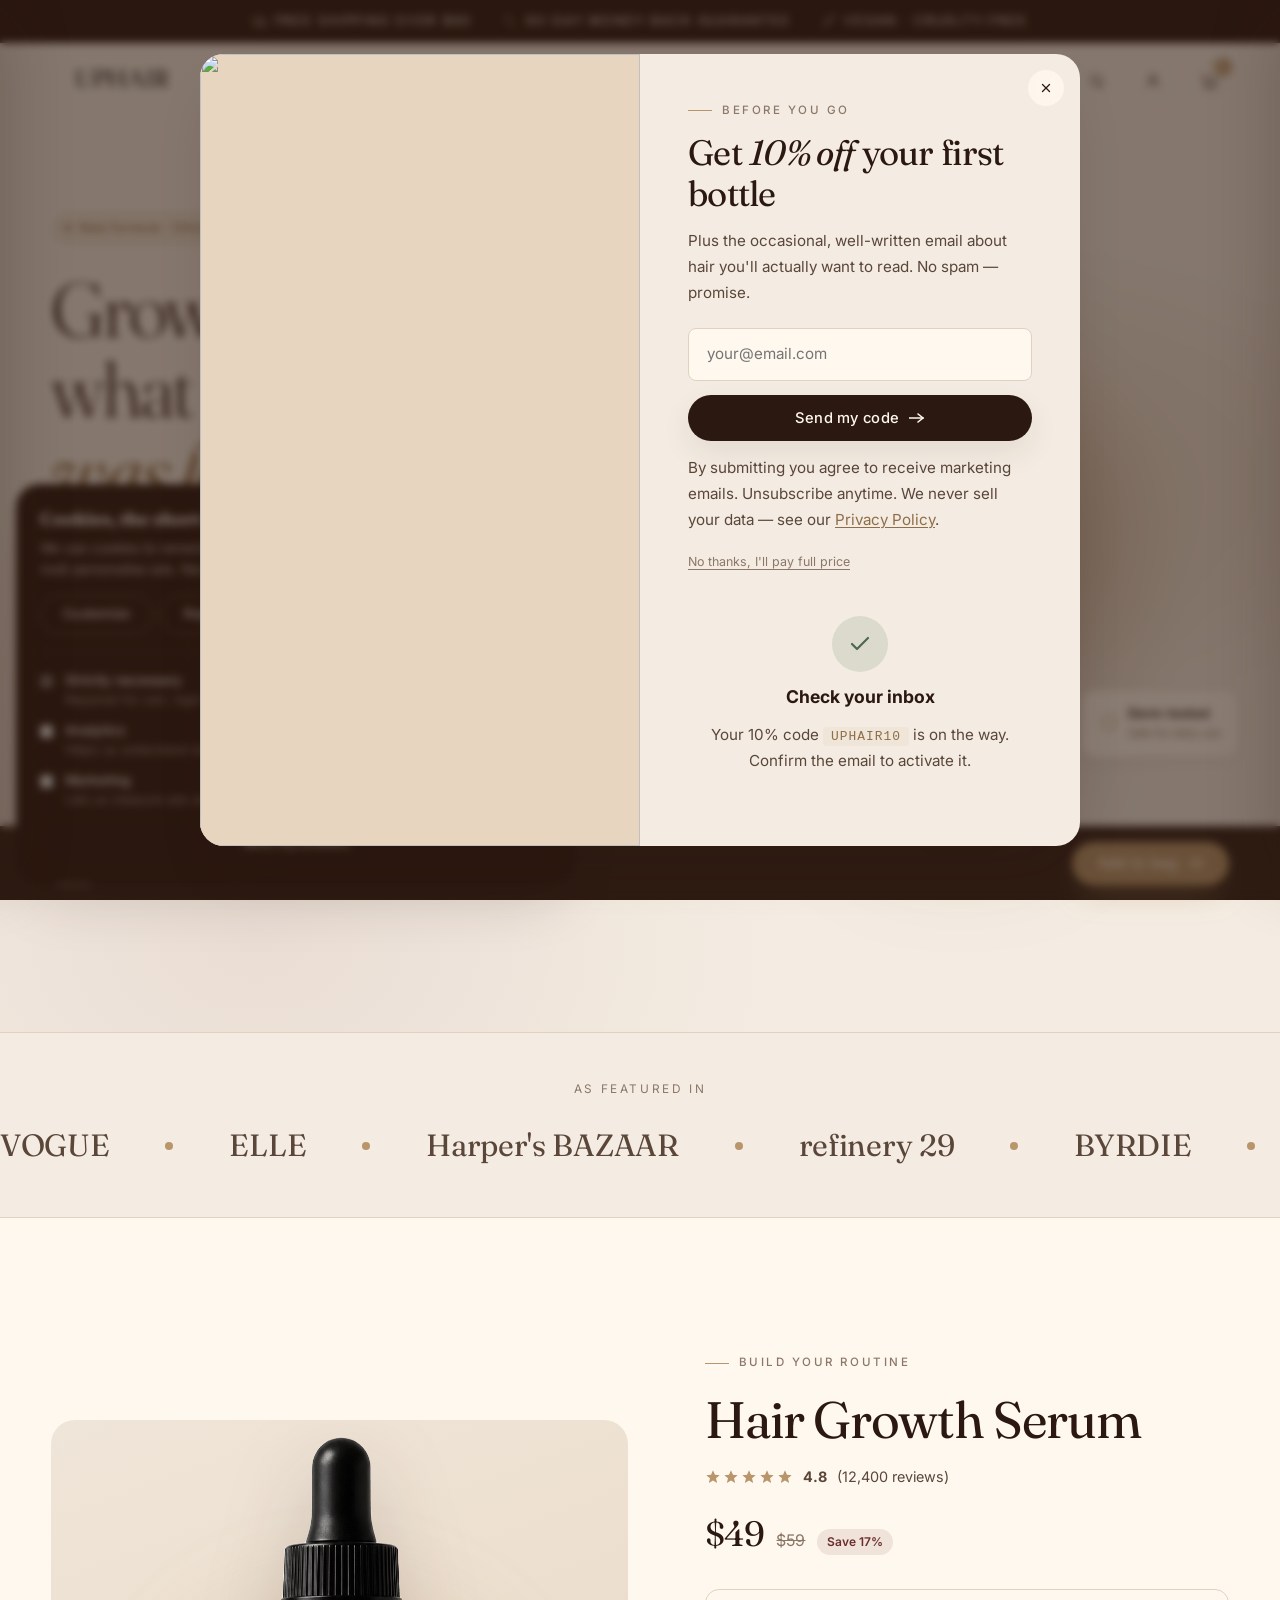
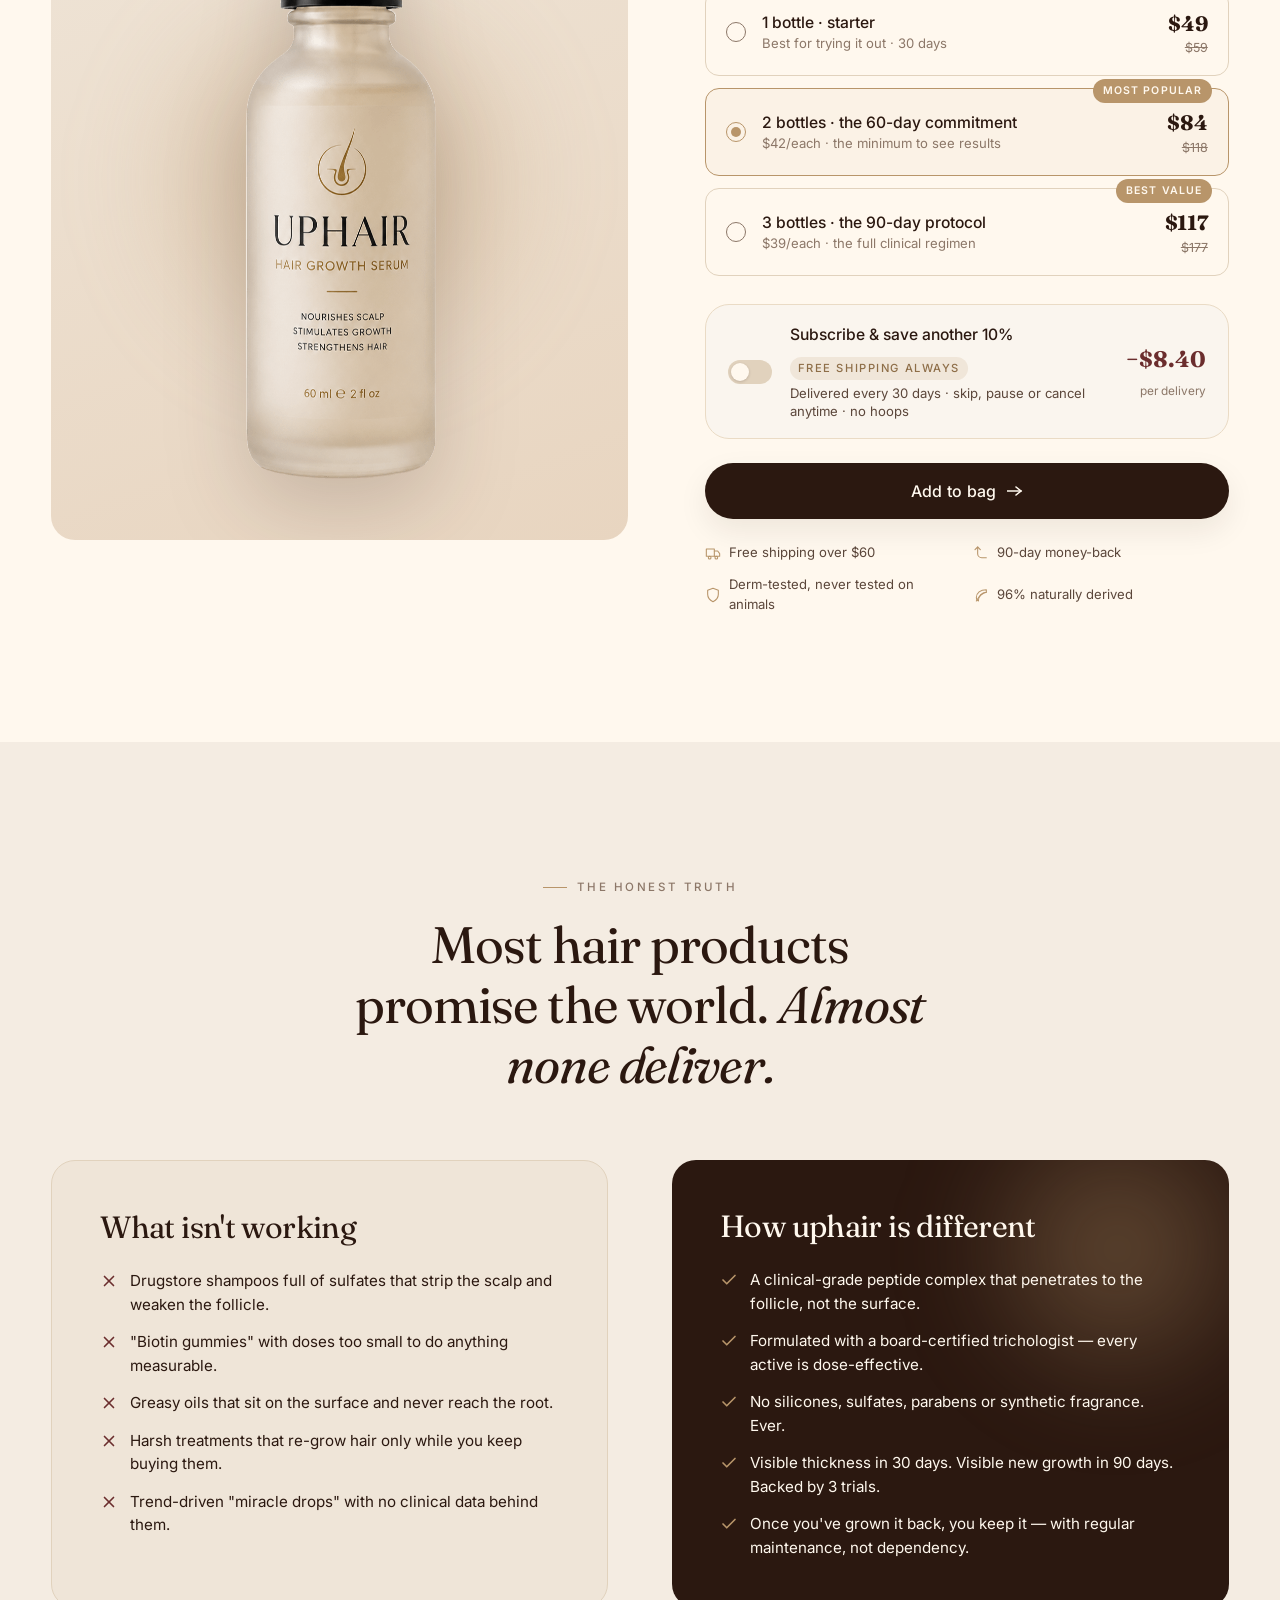
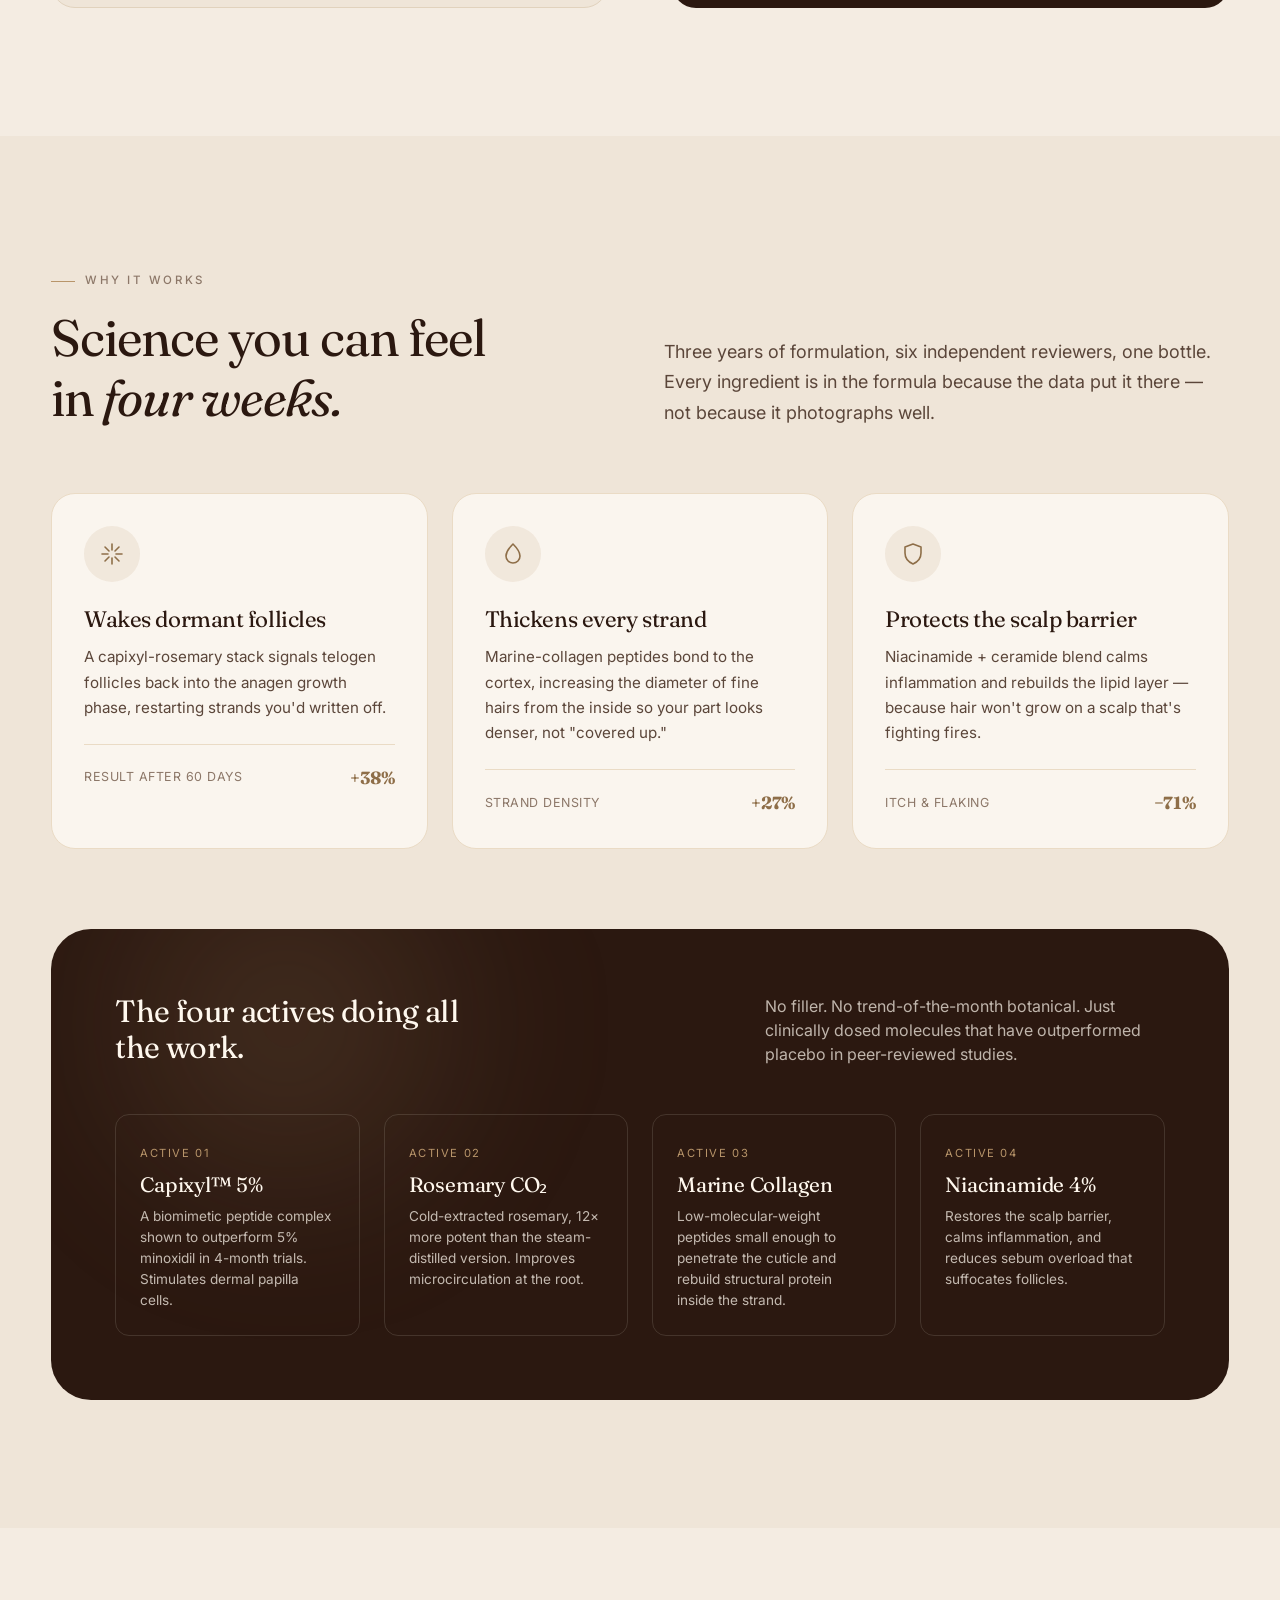
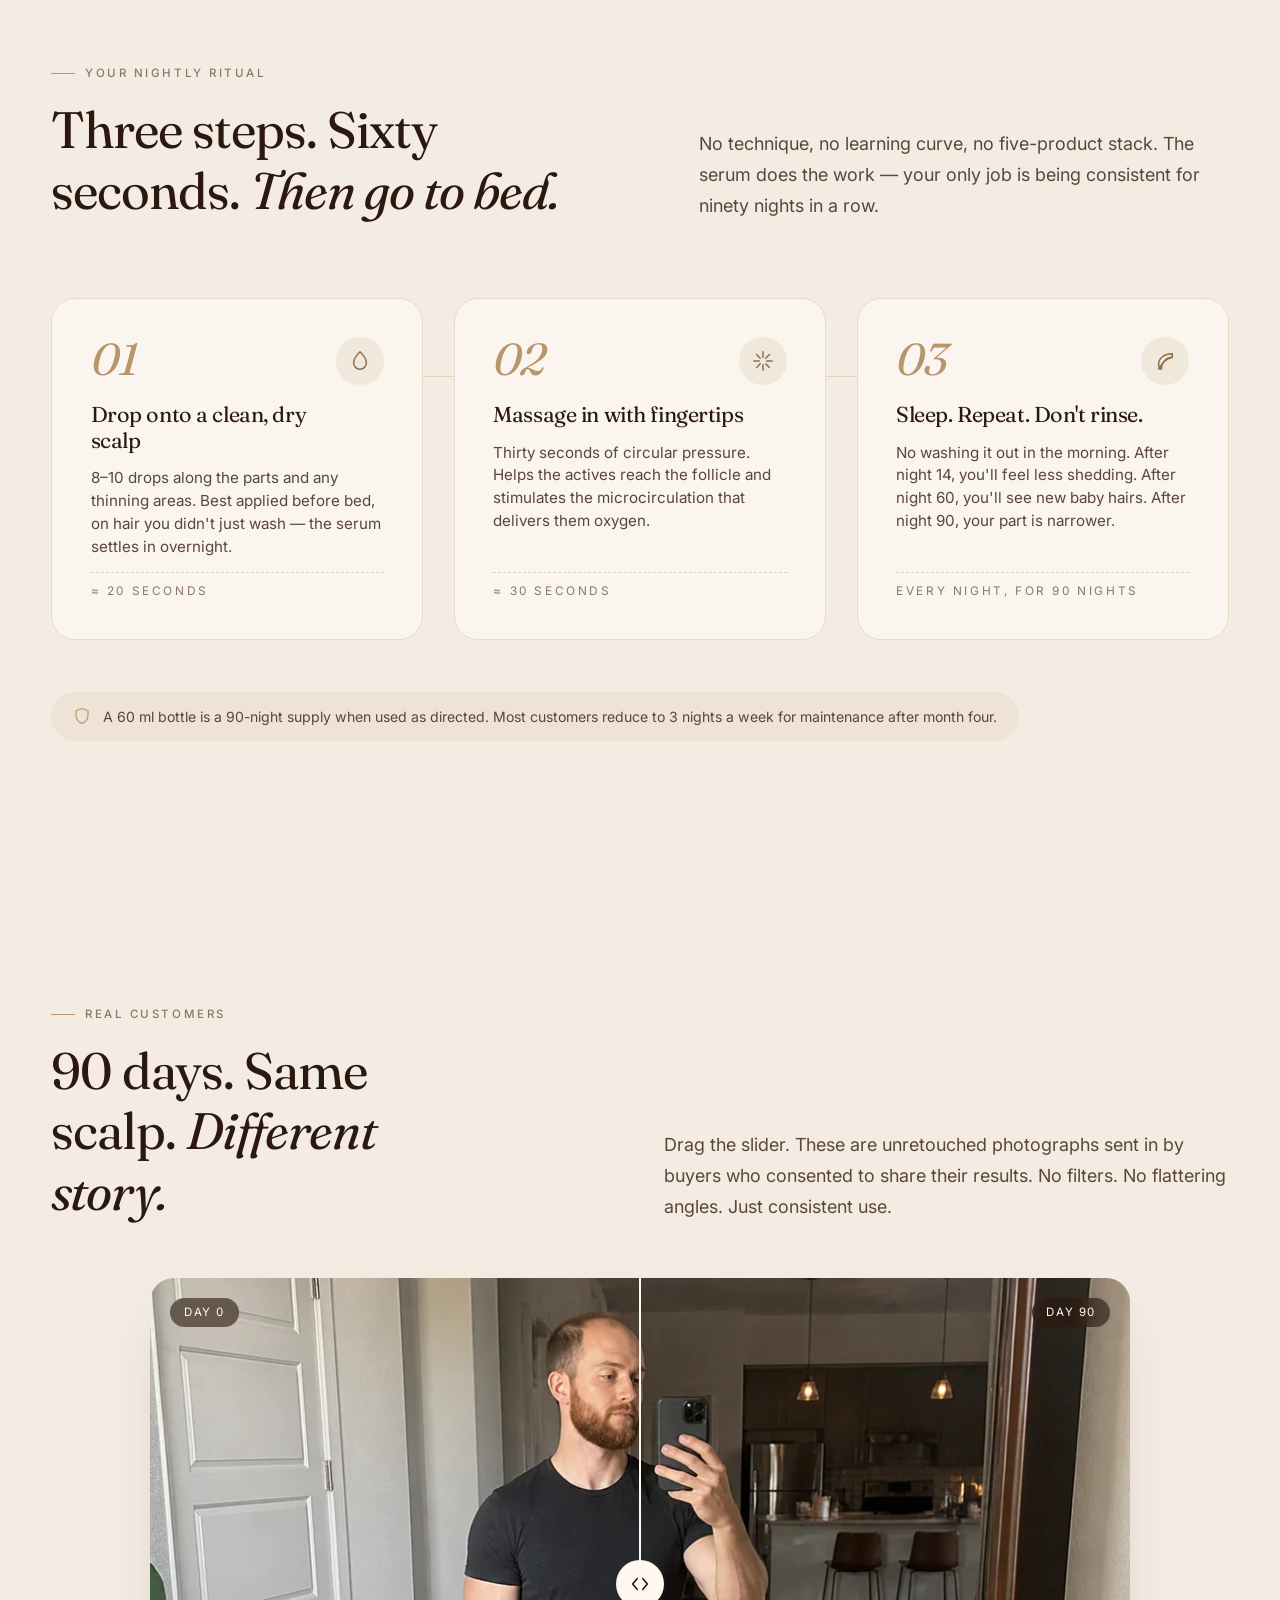
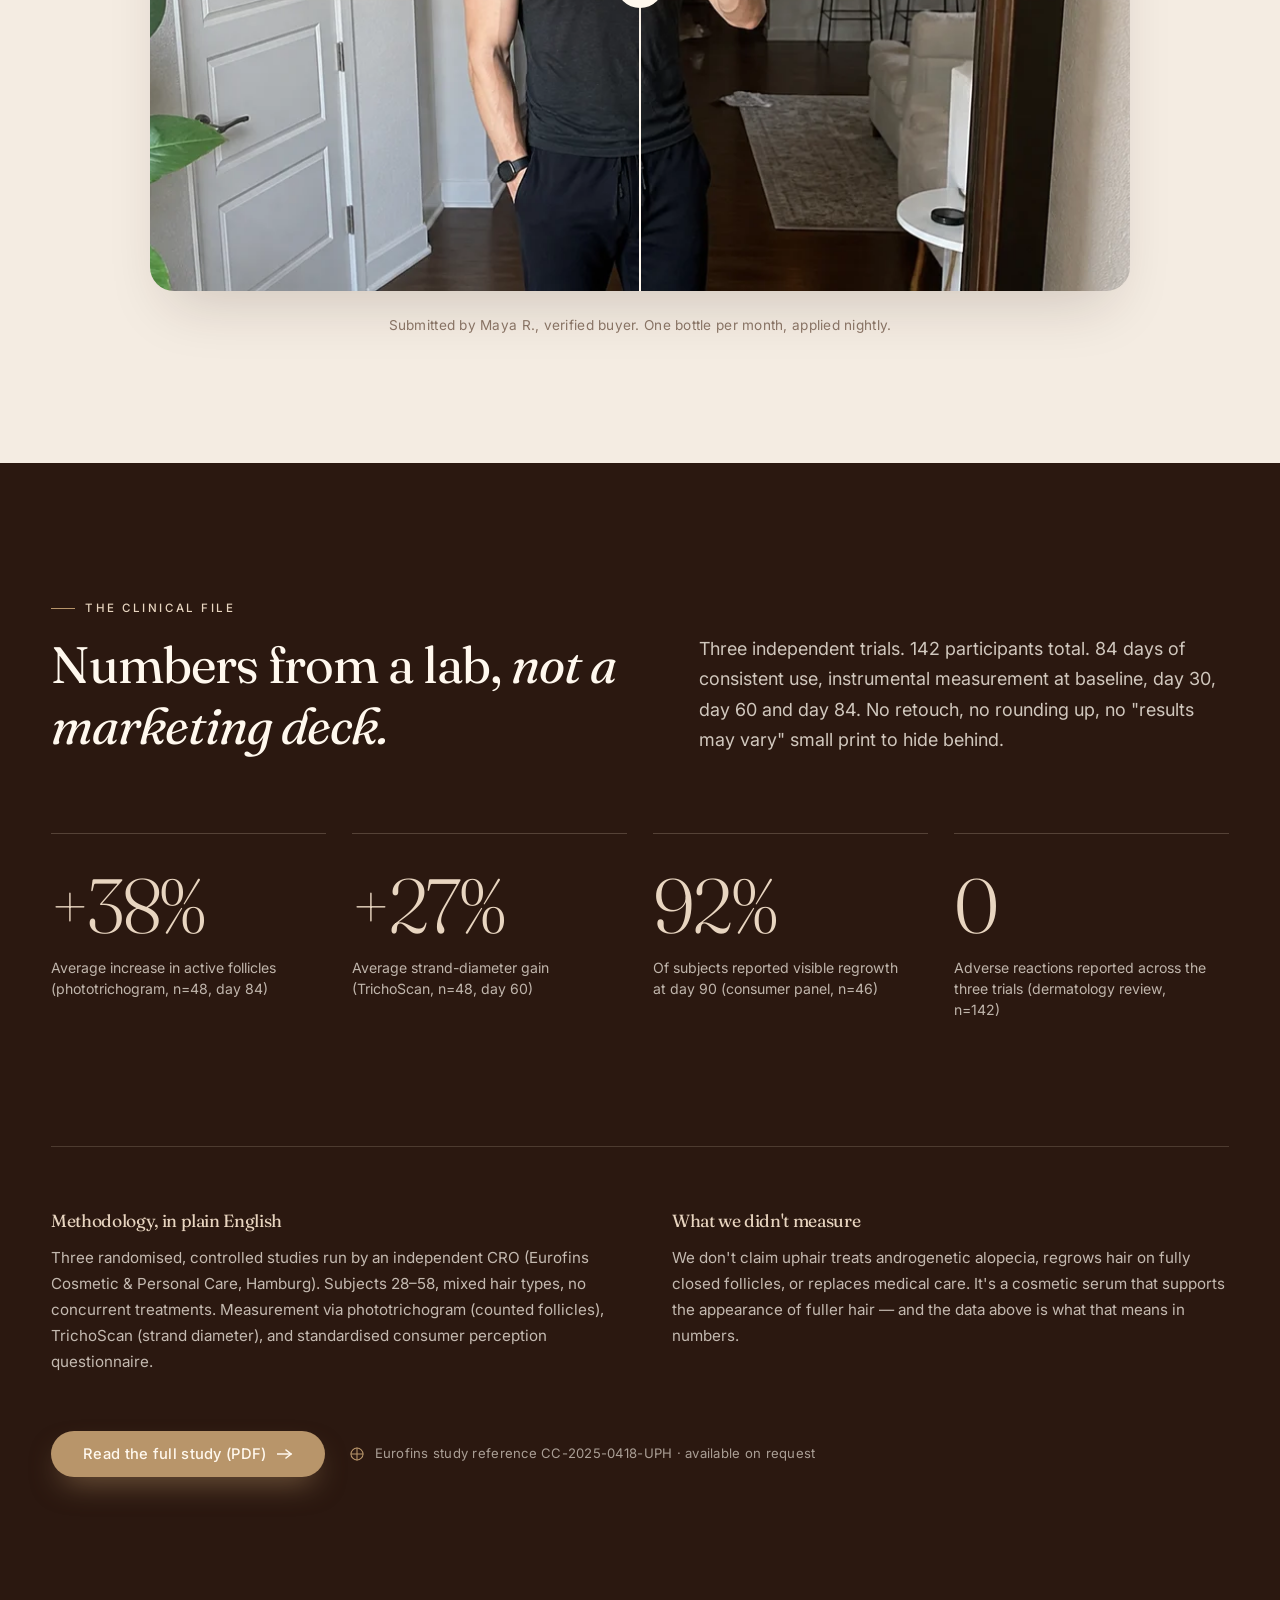
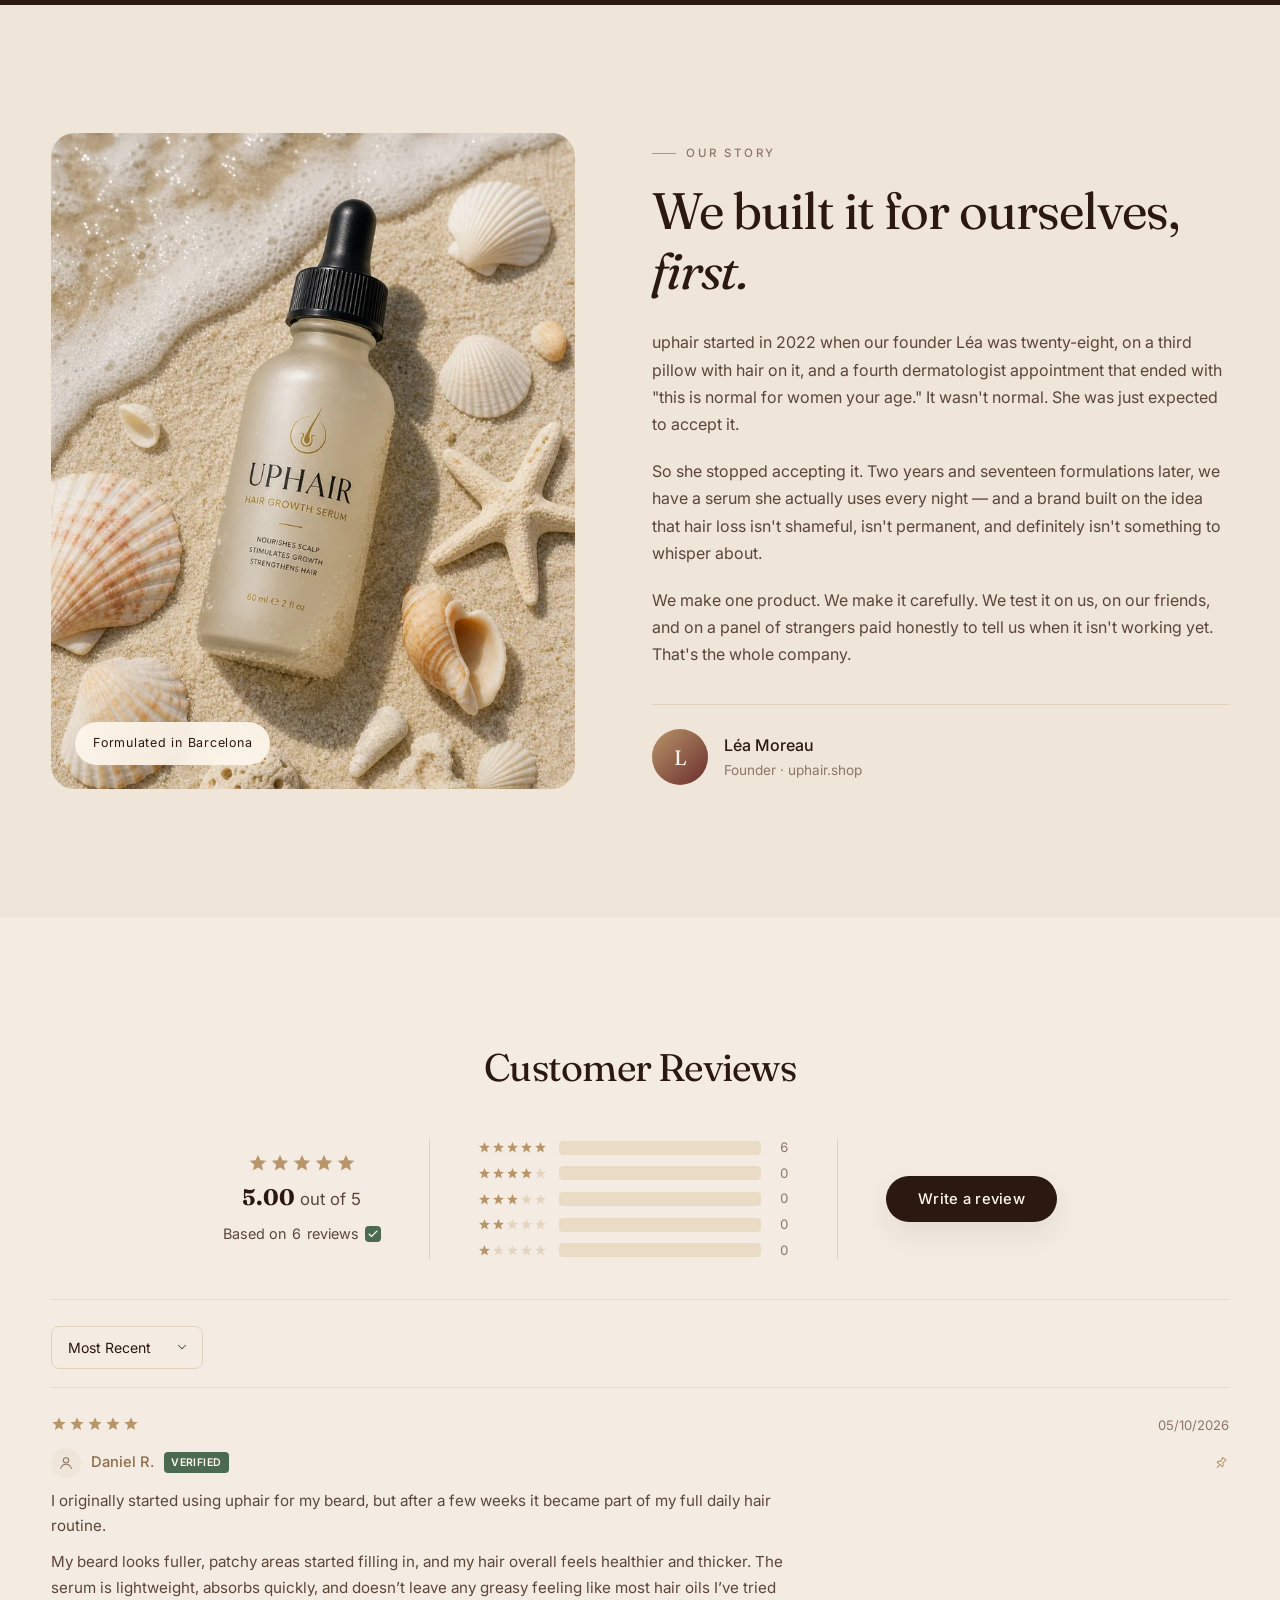
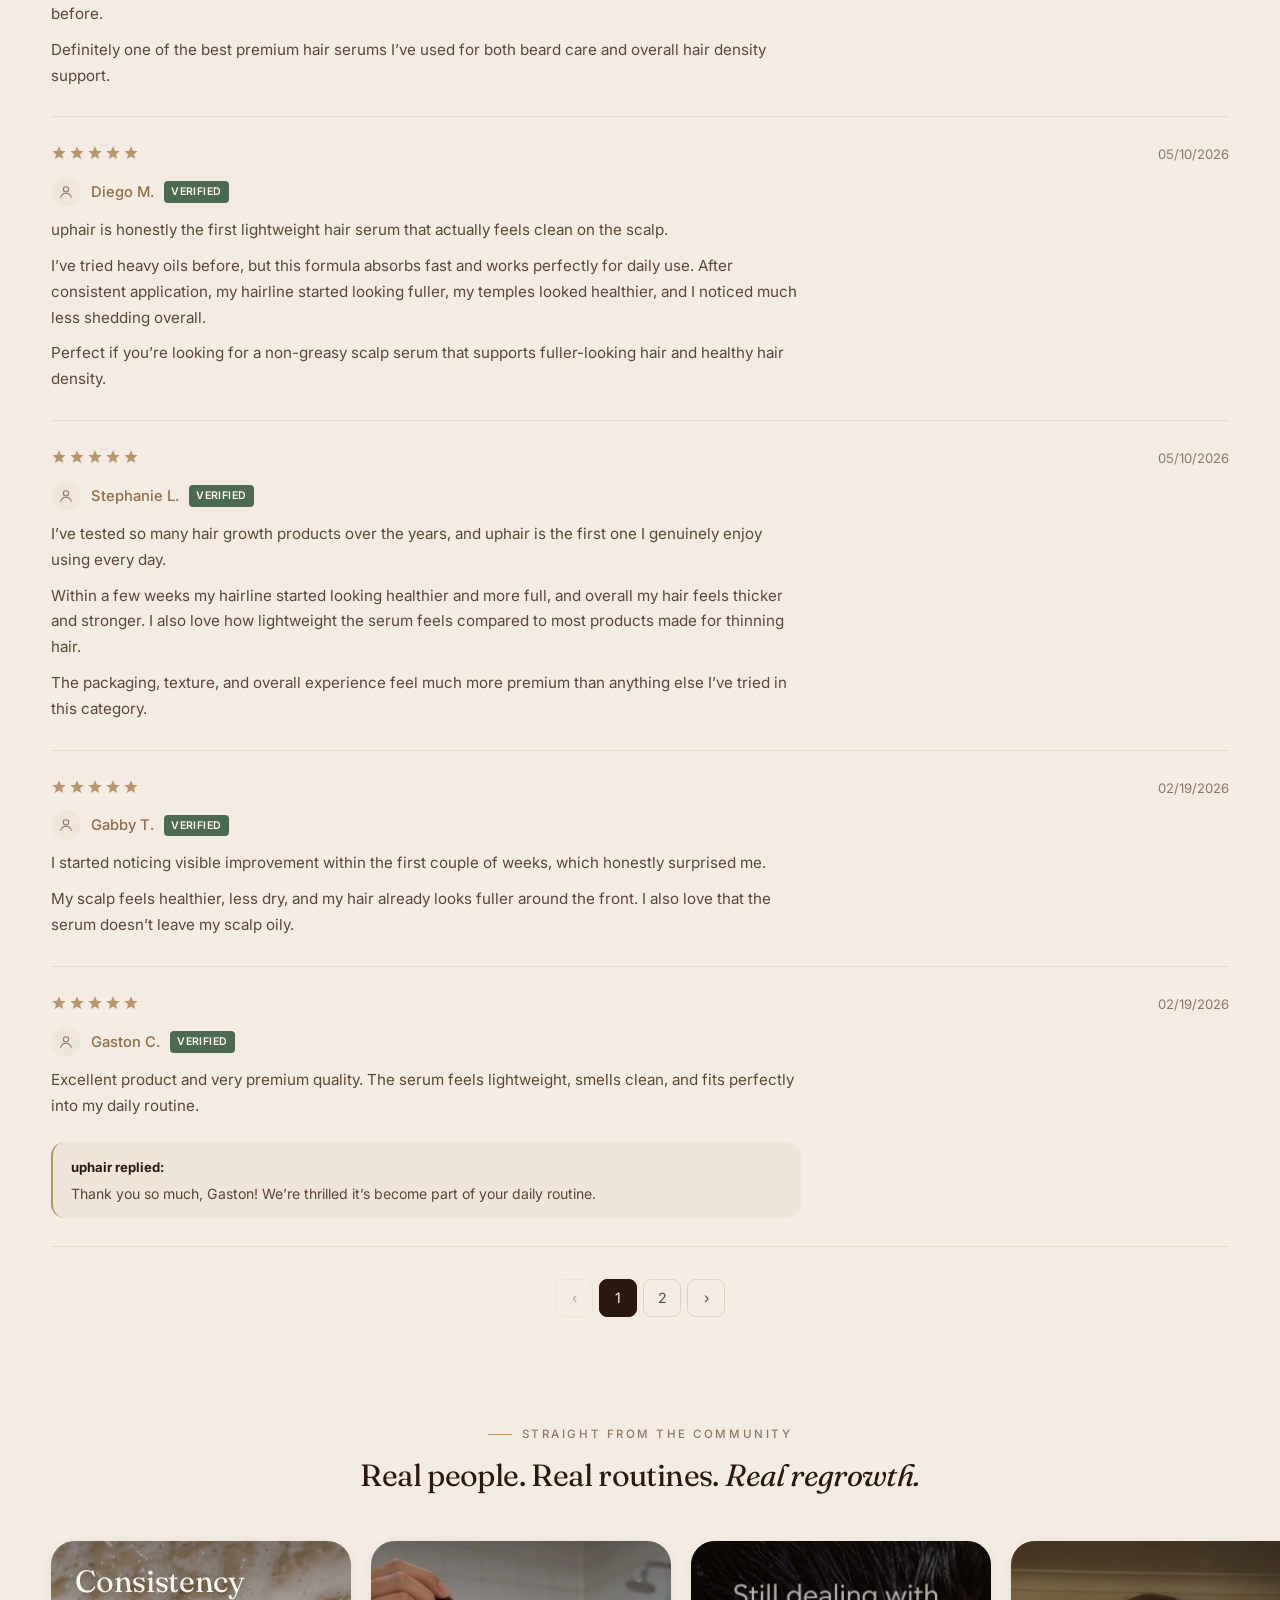
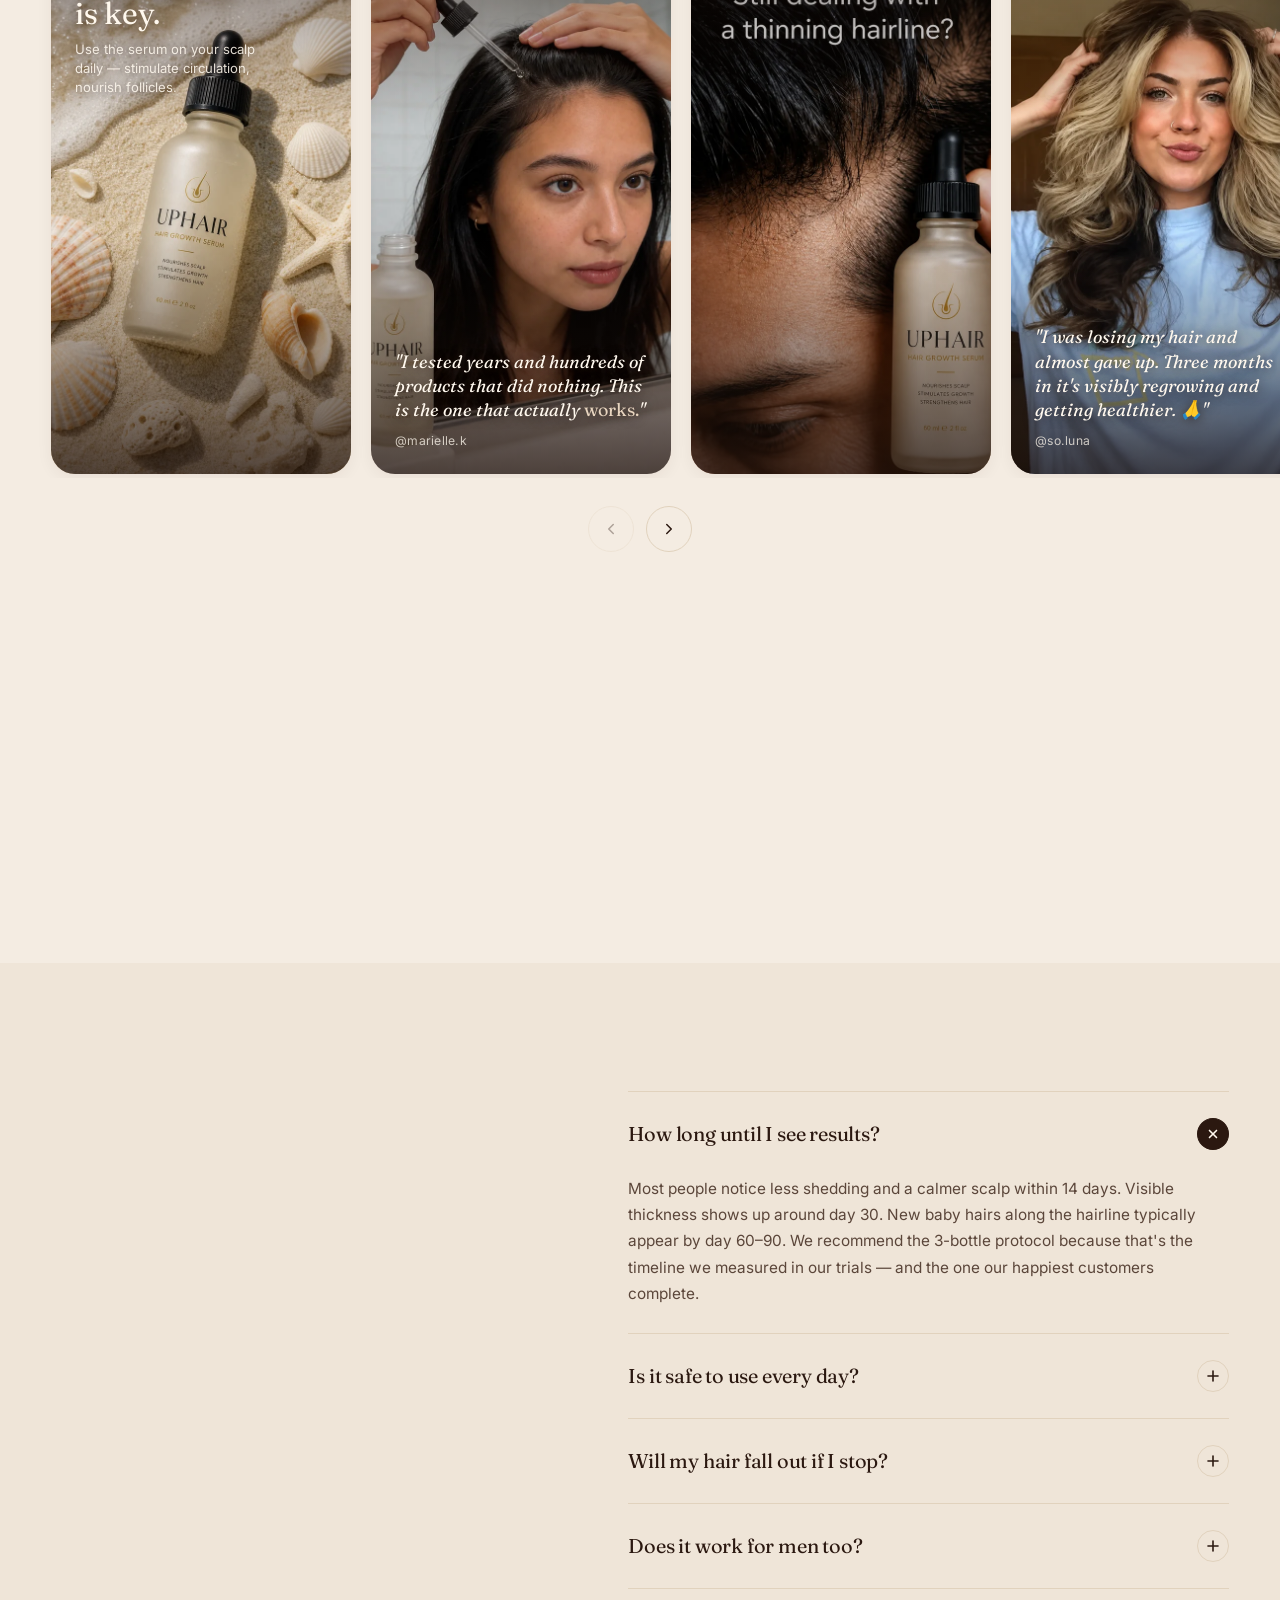
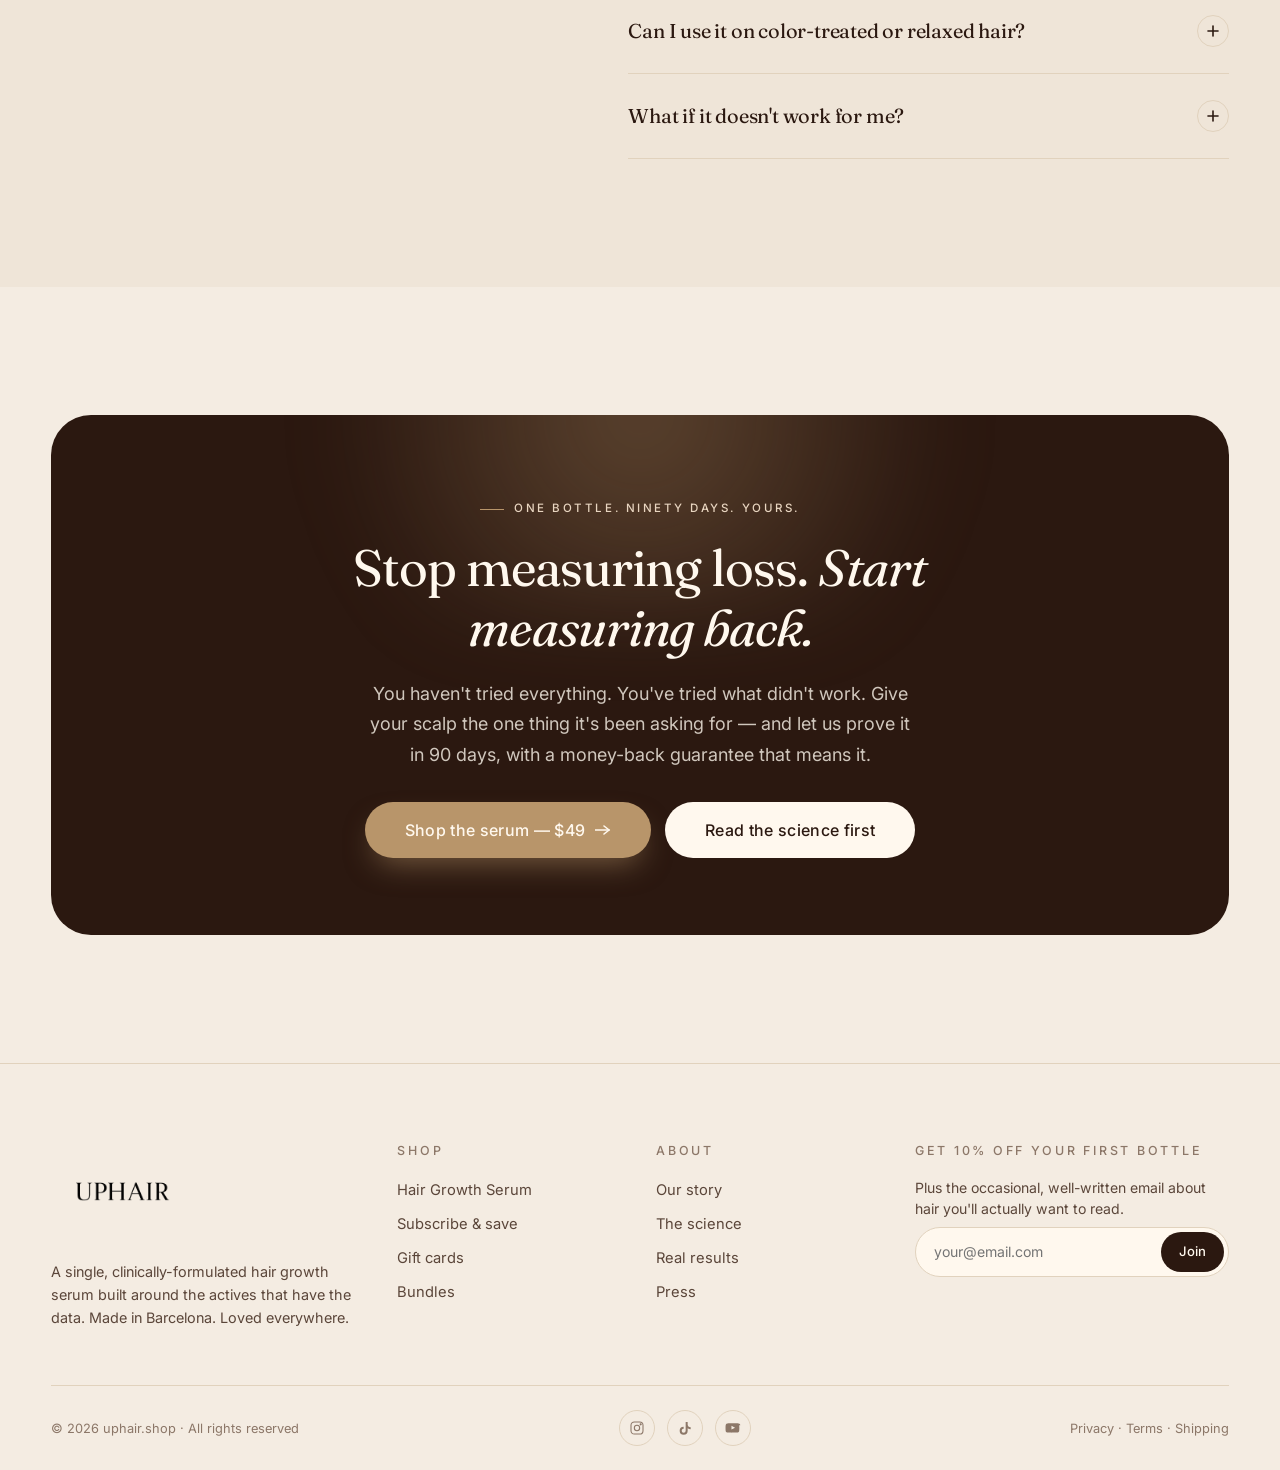
==== index.html @ 581e0fe7 "Файлы для сайта" ====
<!DOCTYPE html>
<html lang="en">

<head>
  <meta charset="UTF-8">
  <meta name="viewport" content="width=device-width, initial-scale=1.0">
  <title>uphair — Hair Growth Serum that actually works</title>
  <meta name="description"
    content="uphair is a clinically-formulated hair growth serum. 92% see visible regrowth in 90 days. Backed by science. Dermatologist tested.">
  <meta name="theme-color" content="#F4ECE2">

  <!-- Google Fonts -->
  <link rel="preconnect" href="https://fonts.googleapis.com">
  <link rel="preconnect" href="https://fonts.gstatic.com" crossorigin>
  <link rel="stylesheet"
    href="https://fonts.googleapis.com/css2?family=Fraunces:ital,opsz,wght@0,9..144,300;0,9..144,400;0,9..144,500;1,9..144,400&family=Inter:wght@400;500;600&display=swap">

  <!-- Styles -->
  <link rel="stylesheet" href="assets/css/tokens.css">
  <link rel="stylesheet" href="assets/css/base.css">
  <link rel="stylesheet" href="assets/css/sections.css">

  <!-- SVG sprite -->
  <link rel="icon"
    href="data:image/svg+xml,%3Csvg xmlns='http://www.w3.org/2000/svg' viewBox='0 0 32 32'%3E%3Crect width='32' height='32' rx='8' fill='%23F4ECE2'/%3E%3Ctext x='50%25' y='58%25' text-anchor='middle' font-family='serif' font-size='20' fill='%23B8956A'%3Eu%3C/text%3E%3C/svg%3E">
</head>

<body>

  <!-- ═══════════════════════════════════════════════════════
     SVG SPRITE (icons)
     ═══════════════════════════════════════════════════════ -->
  <svg width="0" height="0" style="position:absolute" aria-hidden="true">
    <defs>
      <symbol id="i-check" viewBox="0 0 24 24" fill="none" stroke="currentColor" stroke-width="2.2"
        stroke-linecap="round" stroke-linejoin="round">
        <polyline points="20 6 9 17 4 12" />
      </symbol>
      <symbol id="i-x" viewBox="0 0 24 24" fill="none" stroke="currentColor" stroke-width="2.2" stroke-linecap="round"
        stroke-linejoin="round">
        <line x1="6" y1="6" x2="18" y2="18" />
        <line x1="18" y1="6" x2="6" y2="18" />
      </symbol>
      <symbol id="i-arrow" viewBox="0 0 16 10" fill="none" stroke="currentColor" stroke-width="1.6"
        stroke-linecap="round">
        <line x1="0" y1="5" x2="14" y2="5" />
        <polyline points="9 1 14 5 9 9" />
      </symbol>
      <symbol id="i-plus" viewBox="0 0 12 12" fill="none" stroke="currentColor" stroke-width="1.6"
        stroke-linecap="round">
        <line x1="6" y1="1" x2="6" y2="11" />
        <line x1="1" y1="6" x2="11" y2="6" />
      </symbol>
      <symbol id="i-star" viewBox="0 0 24 24">
        <path d="M12 2 14.9 8.6 22 9.3l-5.5 4.7 1.7 7L12 17.3 5.8 21l1.7-7L2 9.3l7.1-.7L12 2z" />
      </symbol>
      <symbol id="i-cart" viewBox="0 0 24 24" fill="none" stroke="currentColor" stroke-width="1.6"
        stroke-linecap="round" stroke-linejoin="round">
        <path d="M3 4h2l2 13h13l2-9H6" />
        <circle cx="9" cy="20" r="1.4" />
        <circle cx="18" cy="20" r="1.4" />
      </symbol>
      <symbol id="i-search" viewBox="0 0 24 24" fill="none" stroke="currentColor" stroke-width="1.6"
        stroke-linecap="round">
        <circle cx="11" cy="11" r="7" />
        <line x1="20" y1="20" x2="16.5" y2="16.5" />
      </symbol>
      <symbol id="i-user" viewBox="0 0 24 24" fill="none" stroke="currentColor" stroke-width="1.6"
        stroke-linecap="round">
        <circle cx="12" cy="8" r="4" />
        <path d="M4 20c1.5-4 4.5-6 8-6s6.5 2 8 6" />
      </symbol>
      <symbol id="i-menu" viewBox="0 0 24 24" fill="none" stroke="currentColor" stroke-width="1.6"
        stroke-linecap="round">
        <line x1="4" y1="8" x2="20" y2="8" />
        <line x1="4" y1="16" x2="20" y2="16" />
      </symbol>
      <symbol id="i-leaf" viewBox="0 0 24 24" fill="none" stroke="currentColor" stroke-width="1.6"
        stroke-linecap="round" stroke-linejoin="round">
        <path d="M20 4c-9 0-15 5-15 12 0 2 1 4 3 5 0-7 5-13 12-13Z" />
        <path d="M5 21c5-9 10-12 15-13" />
      </symbol>
      <symbol id="i-shield" viewBox="0 0 24 24" fill="none" stroke="currentColor" stroke-width="1.6"
        stroke-linecap="round" stroke-linejoin="round">
        <path d="M12 2 4 5v6c0 5 3.5 9 8 11 4.5-2 8-6 8-11V5l-8-3z" />
      </symbol>
      <symbol id="i-flask" viewBox="0 0 24 24" fill="none" stroke="currentColor" stroke-width="1.6"
        stroke-linecap="round" stroke-linejoin="round">
        <path d="M9 3h6" />
        <path d="M10 3v6L4 19a2 2 0 0 0 1.7 3h12.6A2 2 0 0 0 20 19l-6-10V3" />
      </symbol>
      <symbol id="i-spark" viewBox="0 0 24 24" fill="none" stroke="currentColor" stroke-width="1.6"
        stroke-linecap="round" stroke-linejoin="round">
        <path d="M12 2v6M12 16v6M2 12h6M16 12h6M5 5l4 4M15 15l4 4M5 19l4-4M15 9l4-4" />
      </symbol>
      <symbol id="i-drop" viewBox="0 0 24 24" fill="none" stroke="currentColor" stroke-width="1.6"
        stroke-linejoin="round">
        <path d="M12 2s7 7 7 12a7 7 0 0 1-14 0c0-5 7-12 7-12z" />
      </symbol>
      <symbol id="i-truck" viewBox="0 0 24 24" fill="none" stroke="currentColor" stroke-width="1.6"
        stroke-linecap="round" stroke-linejoin="round">
        <rect x="2" y="6" width="12" height="11" />
        <path d="M14 9h5l3 4v4h-8" />
        <circle cx="7" cy="19" r="2" />
        <circle cx="17" cy="19" r="2" />
      </symbol>
      <symbol id="i-return" viewBox="0 0 24 24" fill="none" stroke="currentColor" stroke-width="1.6"
        stroke-linecap="round" stroke-linejoin="round">
        <polyline points="3 7 7 3 11 7" />
        <path d="M7 3v10a6 6 0 0 0 6 6h7" />
      </symbol>
      <symbol id="i-eco" viewBox="0 0 24 24" fill="none" stroke="currentColor" stroke-width="1.6" stroke-linecap="round"
        stroke-linejoin="round">
        <circle cx="12" cy="12" r="10" />
        <path d="M8 14c2-1 6-1 8-4M9 16c2-2 4-6 7-7" />
      </symbol>
      <symbol id="i-lab" viewBox="0 0 24 24" fill="none" stroke="currentColor" stroke-width="1.6" stroke-linecap="round"
        stroke-linejoin="round">
        <circle cx="12" cy="12" r="9" />
        <path d="M12 3v18M3 12h18" />
      </symbol>
      <symbol id="i-heart" viewBox="0 0 24 24" fill="none" stroke="currentColor" stroke-width="1.6"
        stroke-linecap="round" stroke-linejoin="round">
        <path d="M12 21s-7-4.5-9.5-9A5.5 5.5 0 0 1 12 7a5.5 5.5 0 0 1 9.5 5c-2.5 4.5-9.5 9-9.5 9z" />
      </symbol>
      <symbol id="i-arrows" viewBox="0 0 24 24" fill="none" stroke="currentColor" stroke-width="1.8"
        stroke-linecap="round" stroke-linejoin="round">
        <polyline points="9 6 4 12 9 18" />
        <polyline points="15 6 20 12 15 18" />
      </symbol>
      <symbol id="i-instagram" viewBox="0 0 24 24" fill="none" stroke="currentColor" stroke-width="1.6">
        <rect x="3" y="3" width="18" height="18" rx="5" />
        <circle cx="12" cy="12" r="4" />
        <circle cx="17.5" cy="6.5" r="0.8" fill="currentColor" />
      </symbol>
      <symbol id="i-tiktok" viewBox="0 0 24 24" fill="currentColor">
        <path d="M16 3v3.5a4.5 4.5 0 0 0 4.5 4.5V14a7.5 7.5 0 0 1-4.5-1.5V16a6 6 0 1 1-6-6v3a3 3 0 1 0 3 3V3z" />
      </symbol>
      <symbol id="i-youtube" viewBox="0 0 24 24" fill="currentColor">
        <path
          d="M23 8s-.2-1.4-.8-2c-.7-.8-1.6-.8-2-.9C17 5 12 5 12 5s-5 0-8.2.1c-.4 0-1.3 0-2 .9C1.2 6.6 1 8 1 8s-.2 1.7-.2 3.3v1.4c0 1.7.2 3.3.2 3.3s.2 1.4.8 2c.7.8 1.7.8 2.1.9 1.5.1 6.4.1 6.4.1s4.9 0 8.2-.1c.4 0 1.3-.1 2-.9.6-.6.8-2 .8-2s.2-1.7.2-3.3v-1.4c0-1.6-.2-3.3-.2-3.3zM9.7 14.4V8.7l5.4 2.9-5.4 2.8z" />
      </symbol>
      <symbol id="i-pin" viewBox="0 0 24 24" fill="none" stroke="currentColor" stroke-width="1.6" stroke-linecap="round"
        stroke-linejoin="round">
        <path d="M9 4h6l-1 6 3 3v2H7v-2l3-3-1-6z" />
        <line x1="12" y1="15" x2="12" y2="21" />
      </symbol>
      <symbol id="i-chevron-down" viewBox="0 0 24 24" fill="none" stroke="currentColor" stroke-width="1.8"
        stroke-linecap="round" stroke-linejoin="round">
        <polyline points="6 9 12 15 18 9" />
      </symbol>
      <symbol id="i-chev" viewBox="0 0 24 24" fill="none" stroke="currentColor" stroke-width="2" stroke-linecap="round"
        stroke-linejoin="round">
        <polyline points="9 6 15 12 9 18" />
      </symbol>
      <symbol id="i-play" viewBox="0 0 24 24" fill="currentColor">
        <path d="M8 5v14l11-7z" />
      </symbol>
    </defs>
  </svg>

  <!-- Reusable bottle SVG (used in hero + buy module) -->
  <template id="bottle-svg">
    <svg class="bottle" viewBox="0 0 200 360" xmlns="http://www.w3.org/2000/svg" aria-hidden="true">
      <defs>
        <linearGradient id="g-glass" x1="0" y1="0" x2="1" y2="1">
          <stop offset="0" stop-color="#3A2018" />
          <stop offset="0.5" stop-color="#6B2D2D" />
          <stop offset="1" stop-color="#3A2018" />
        </linearGradient>
        <linearGradient id="g-cap" x1="0" y1="0" x2="0" y2="1">
          <stop offset="0" stop-color="#E1C595" />
          <stop offset="0.5" stop-color="#B8956A" />
          <stop offset="1" stop-color="#8E6E48" />
        </linearGradient>
        <linearGradient id="g-highlight" x1="0" y1="0" x2="1" y2="0">
          <stop offset="0" stop-color="#fff" stop-opacity="0" />
          <stop offset="0.4" stop-color="#fff" stop-opacity="0.18" />
          <stop offset="0.5" stop-color="#fff" stop-opacity="0.35" />
          <stop offset="0.6" stop-color="#fff" stop-opacity="0.18" />
          <stop offset="1" stop-color="#fff" stop-opacity="0" />
        </linearGradient>
      </defs>
      <!-- Dropper rubber bulb -->
      <path d="M76 8 Q100 0 124 8 L124 38 Q100 32 76 38 Z" fill="#2B1810" />
      <!-- Cap collar -->
      <rect x="78" y="36" width="44" height="48" rx="3" fill="url(#g-cap)" />
      <rect x="78" y="36" width="44" height="48" rx="3" fill="url(#g-highlight)" />
      <!-- Decorative cap rings -->
      <line x1="78" y1="50" x2="122" y2="50" stroke="#8E6E48" stroke-width="0.6" />
      <line x1="78" y1="68" x2="122" y2="68" stroke="#8E6E48" stroke-width="0.6" />
      <!-- Bottle neck -->
      <rect x="86" y="84" width="28" height="16" fill="url(#g-glass)" />
      <!-- Bottle body -->
      <path d="M62 100 Q60 110 60 130 L60 320 Q60 348 88 348 L112 348 Q140 348 140 320 L140 130 Q140 110 138 100 Z"
        fill="url(#g-glass)" />
      <!-- Glass highlight -->
      <path d="M62 100 Q60 110 60 130 L60 320 Q60 348 88 348 L112 348 Q140 348 140 320 L140 130 Q140 110 138 100 Z"
        fill="url(#g-highlight)" />
      <!-- Label -->
      <rect x="68" y="180" width="64" height="120" rx="2" fill="#F4ECE2" />
      <text x="100" y="220" text-anchor="middle" font-family="Fraunces, serif" font-size="14" font-style="italic"
        fill="#B8956A">uphair</text>
      <line x1="80" y1="234" x2="120" y2="234" stroke="#B8956A" stroke-width="0.6" />
      <text x="100" y="252" text-anchor="middle" font-family="Inter, sans-serif" font-size="6" letter-spacing="1"
        fill="#5B463A">HAIR GROWTH</text>
      <text x="100" y="262" text-anchor="middle" font-family="Inter, sans-serif" font-size="6" letter-spacing="1"
        fill="#5B463A">SERUM</text>
      <text x="100" y="284" text-anchor="middle" font-family="Inter, sans-serif" font-size="5" letter-spacing="0.6"
        fill="#8C7768">60 ML · 2.0 FL OZ</text>
      <!-- Liquid level hint inside (subtle) -->
      <ellipse cx="100" cy="100" rx="38" ry="4" fill="#1B0E08" opacity="0.4" />
    </svg>
  </template>

  <!-- ═══════════════════════════════════════════════════════
     1. ANNOUNCEMENT BAR
     ═══════════════════════════════════════════════════════ -->
  <div class="announcement">
    <div class="container announcement__inner">
      <span class="announcement__item">
        <svg>
          <use href="#i-truck" />
        </svg>
        Free shipping over $60
      </span>
      <span class="announcement__item">
        <svg>
          <use href="#i-return" />
        </svg>
        90-day money-back guarantee
      </span>
      <span class="announcement__item">
        <svg>
          <use href="#i-leaf" />
        </svg>
        Vegan · Cruelty-free
      </span>
    </div>
  </div>

  <!-- ═══════════════════════════════════════════════════════
     HEADER
     ═══════════════════════════════════════════════════════ -->
  <header class="header">
    <div class="container header__inner">
      <a href="#" class="brand" aria-label="uphair.shop">
        <img class="brand__img" src="assets/img/logo.png" alt="uphair" width="150" height="100">
      </a>
      <nav class="nav" aria-label="Primary">
        <a href="#science">Science</a>
        <a href="#results">Results</a>
        <a href="#story">Our story</a>
        <a href="#reviews">Reviews</a>
        <a href="#faq">FAQ</a>
      </nav>
      <div class="header__actions">
        <button class="icon-btn" data-search-open aria-label="Search"><svg>
            <use href="#i-search" />
          </svg></button>
        <div class="account">
          <button class="icon-btn" data-account-toggle aria-label="Account" aria-haspopup="true"
            aria-expanded="false"><svg>
              <use href="#i-user" />
            </svg></button>
          <div class="account__menu" data-account-menu hidden role="menu" aria-label="Account menu">
            <p class="account__intro">Welcome — sign in to track orders and manage your subscription.</p>
            <a href="#" class="btn btn--primary btn--sm btn--block" role="menuitem">Sign in</a>
            <a href="#" class="btn btn--ghost btn--sm btn--block" role="menuitem">Create an account</a>
            <div class="account__links">
              <a href="#" role="menuitem">Track an order</a>
              <a href="#" role="menuitem">Help center</a>
            </div>
          </div>
        </div>
        <button class="icon-btn" aria-label="Cart">
          <svg>
            <use href="#i-cart" />
          </svg>
          <span class="cart-count">0</span>
        </button>
        <button class="icon-btn nav-toggle" aria-label="Menu"><svg>
            <use href="#i-menu" />
          </svg></button>
      </div>
    </div>
  </header>

  <!-- ═══════════════════════════════════════════════════════
     2. HERO
     ═══════════════════════════════════════════════════════ -->
  <section class="hero">
    <div class="container hero__inner">
      <div class="hero__copy">
        <span class="pill"><span class="dot"></span>New formula · Clinically tested</span>
        <h1>
          Grow back<br>
          what you thought<br>
          <span class="italic-serif">was lost forever.</span>
        </h1>
        <p class="hero__lede">
          A featherlight serum that wakes dormant follicles, thickens fine strands, and brings density back to the parts
          of your scalp that stopped trying. Backed by three independent trials.
        </p>
        <div class="hero__cta">
          <a href="#buy" class="btn btn--primary btn--lg">
            Shop the serum — $49
            <svg class="arrow">
              <use href="#i-arrow" />
            </svg>
          </a>
          <a href="#science" class="btn btn--ghost btn--lg">See the science</a>
        </div>
        <div class="hero__trust">
          <div class="hero__trust-item">
            <strong>92%</strong>
            <span>Saw new growth in 90 days</span>
          </div>
          <div class="hero__trust-item">
            <strong>4.8 ★</strong>
            <span>From 12,400 verified buyers</span>
          </div>
          <div class="hero__trust-item">
            <strong>60ml</strong>
            <span>≈ 90-day supply per bottle</span>
          </div>
        </div>
      </div>

      <div class="hero__visual">
        <div class="hero__halo" aria-hidden="true"></div>
        <img class="hero__bottle" src="assets/img/uphair-bottle-2.png" alt="uphair Hair Growth Serum bottle"
          loading="eager">
        <div class="hero__floating hero__floating--1">
          <svg>
            <use href="#i-flask" />
          </svg>
          <div>
            <strong>Clinical strength</strong>
            <em>3-peptide complex</em>
          </div>
        </div>
        <div class="hero__floating hero__floating--2">
          <svg>
            <use href="#i-shield" />
          </svg>
          <div>
            <strong>Derm-tested</strong>
            <em>Safe for daily use</em>
          </div>
        </div>
      </div>
    </div>
  </section>

  <!-- ═══════════════════════════════════════════════════════
     PRESS MARQUEE
     ═══════════════════════════════════════════════════════ -->
  <section class="press">
    <div class="press__label">As featured in</div>
    <div class="marquee" aria-hidden="true">
      <div class="marquee__track">
        <span class="marquee__item">VOGUE</span>
        <span class="marquee__item">ELLE</span>
        <span class="marquee__item">Harper's BAZAAR</span>
        <span class="marquee__item">refinery 29</span>
        <span class="marquee__item">BYRDIE</span>
        <span class="marquee__item">cosmopolitan</span>
        <span class="marquee__item">VOGUE</span>
        <span class="marquee__item">ELLE</span>
        <span class="marquee__item">Harper's BAZAAR</span>
        <span class="marquee__item">refinery 29</span>
        <span class="marquee__item">BYRDIE</span>
        <span class="marquee__item">cosmopolitan</span>
      </div>
    </div>
  </section>

  <!-- ═══════════════════════════════════════════════════════
     2.5 BUY MODULE (Dr.Ron-style: pricing right after hero/trust)
     ═══════════════════════════════════════════════════════ -->
  <section class="section buy" id="buy">
    <div class="container buy__inner">
      <div class="buy__media" data-reveal="left">
        <img class="bottle" src="assets/img/uphair-bottle-2.png" alt="uphair Hair Growth Serum bottle" loading="lazy">
      </div>

      <div class="buy__copy" data-reveal="right">
        <span class="eyebrow">Build your routine</span>
        <h2 style="margin-top:18px;">Hair Growth Serum</h2>
        <div class="buy__rating">
          <span class="stars">
            <svg>
              <use href="#i-star" />
            </svg><svg>
              <use href="#i-star" />
            </svg><svg>
              <use href="#i-star" />
            </svg><svg>
              <use href="#i-star" />
            </svg><svg>
              <use href="#i-star" />
            </svg>
          </span>
          <strong>4.8</strong>
          <span>(12,400 reviews)</span>
        </div>

        <div class="price-row">
          <span class="price-now" data-price-now>$49</span>
          <span class="price-was" data-price-was>$59</span>
          <span class="price-save" data-price-save>Save 17%</span>
        </div>

        <div class="variants" role="radiogroup" aria-label="Choose your supply">
          <label class="variant" data-price="49" data-was="59" data-save="17%">
            <input type="radio" name="variant" value="1">
            <span class="variant__radio" aria-hidden="true"></span>
            <span class="variant__main">
              <strong>1 bottle · starter</strong>
              <span>Best for trying it out · 30 days</span>
            </span>
            <span class="variant__price">
              <strong>$49</strong>
              <span>$59</span>
            </span>
          </label>
          <label class="variant is-active" data-price="84" data-was="118" data-save="29%">
            <span class="variant__badge">Most popular</span>
            <input type="radio" name="variant" value="2" checked>
            <span class="variant__radio" aria-hidden="true"></span>
            <span class="variant__main">
              <strong>2 bottles · the 60-day commitment</strong>
              <span>$42/each · the minimum to see results</span>
            </span>
            <span class="variant__price">
              <strong>$84</strong>
              <span>$118</span>
            </span>
          </label>
          <label class="variant" data-price="117" data-was="177" data-save="34%">
            <span class="variant__badge">Best value</span>
            <input type="radio" name="variant" value="3">
            <span class="variant__radio" aria-hidden="true"></span>
            <span class="variant__main">
              <strong>3 bottles · the 90-day protocol</strong>
              <span>$39/each · the full clinical regimen</span>
            </span>
            <span class="variant__price">
              <strong>$117</strong>
              <span>$177</span>
            </span>
          </label>
        </div>

        <label class="subscribe" data-subscribe>
          <input type="checkbox" data-subscribe-toggle>
          <span class="subscribe__visual" aria-hidden="true">
            <span class="subscribe__visual-knob"></span>
          </span>
          <span class="subscribe__copy">
            <strong>
              Subscribe & save another 10%
              <span class="subscribe__badge">Free shipping always</span>
            </strong>
            <span>Delivered every 30 days · skip, pause or cancel anytime · no hoops</span>
          </span>
          <span class="subscribe__price">
            <strong data-subscribe-price>−$8.40</strong>
            <span>per delivery</span>
          </span>
        </label>

        <a href="#" class="btn btn--primary btn--lg btn--block" data-buy-btn>
          Add to bag
          <svg class="arrow">
            <use href="#i-arrow" />
          </svg>
        </a>

        <ul class="buy__guarantees">
          <li><svg>
              <use href="#i-truck" />
            </svg> Free shipping over $60</li>
          <li><svg>
              <use href="#i-return" />
            </svg> 90-day money-back</li>
          <li><svg>
              <use href="#i-shield" />
            </svg> Derm-tested, never tested on animals</li>
          <li><svg>
              <use href="#i-leaf" />
            </svg> 96% naturally derived</li>
        </ul>
      </div>
    </div>
  </section>

  <!-- ═══════════════════════════════════════════════════════
     3. PROBLEM / SOLUTION
     ═══════════════════════════════════════════════════════ -->
  <section class="section problem">
    <div class="container">
      <div class="center-x" data-reveal>
        <span class="eyebrow">The honest truth</span>
        <h2 style="margin-top:18px; max-width:18ch; margin-inline:auto;">
          Most hair products promise the world. <span class="italic-serif">Almost none deliver.</span>
        </h2>
      </div>

      <div class="problem__grid">
        <div class="problem__col problem__col--issue" data-reveal="left">
          <h3 class="problem__col-title">What isn't working</h3>
          <ul class="problem__list">
            <li><svg>
                <use href="#i-x" />
              </svg> Drugstore shampoos full of sulfates that strip the scalp and weaken the follicle.</li>
            <li><svg>
                <use href="#i-x" />
              </svg> "Biotin gummies" with doses too small to do anything measurable.</li>
            <li><svg>
                <use href="#i-x" />
              </svg> Greasy oils that sit on the surface and never reach the root.</li>
            <li><svg>
                <use href="#i-x" />
              </svg> Harsh treatments that re-grow hair only while you keep buying them.</li>
            <li><svg>
                <use href="#i-x" />
              </svg> Trend-driven "miracle drops" with no clinical data behind them.</li>
          </ul>
        </div>
        <div class="problem__col problem__col--solution" data-reveal="right">
          <h3 class="problem__col-title">How uphair is different</h3>
          <ul class="problem__list">
            <li><svg>
                <use href="#i-check" />
              </svg> A clinical-grade peptide complex that penetrates to the follicle, not the surface.</li>
            <li><svg>
                <use href="#i-check" />
              </svg> Formulated with a board-certified trichologist — every active is dose-effective.</li>
            <li><svg>
                <use href="#i-check" />
              </svg> No silicones, sulfates, parabens or synthetic fragrance. Ever.</li>
            <li><svg>
                <use href="#i-check" />
              </svg> Visible thickness in 30 days. Visible new growth in 90 days. Backed by 3 trials.</li>
            <li><svg>
                <use href="#i-check" />
              </svg> Once you've grown it back, you keep it — with regular maintenance, not dependency.</li>
          </ul>
        </div>
      </div>
    </div>
  </section>

  <!-- ═══════════════════════════════════════════════════════
     4. BENEFITS + INGREDIENTS
     ═══════════════════════════════════════════════════════ -->
  <section class="section section--bg-soft" id="science">
    <div class="container">
      <div class="benefits__head">
        <div data-reveal>
          <span class="eyebrow">Why it works</span>
          <h2 style="margin-top:18px;">Science you can feel in <span class="italic-serif">four weeks.</span></h2>
        </div>
        <div data-reveal="right">
          <p class="lead">Three years of formulation, six independent reviewers, one bottle. Every ingredient is in the
            formula because the data put it there — not because it photographs well.</p>
        </div>
      </div>

      <div class="benefits__grid">
        <article class="benefit" data-reveal style="--reveal-delay:0ms">
          <div class="benefit__icon"><svg>
              <use href="#i-spark" />
            </svg></div>
          <h3 class="benefit__title">Wakes dormant follicles</h3>
          <p class="benefit__body">A capixyl-rosemary stack signals telogen follicles back into the anagen growth phase,
            restarting strands you'd written off.</p>
          <div class="benefit__meta">
            <span>Result after 60 days</span>
            <strong>+38%</strong>
          </div>
        </article>
        <article class="benefit" data-reveal style="--reveal-delay:80ms">
          <div class="benefit__icon"><svg>
              <use href="#i-drop" />
            </svg></div>
          <h3 class="benefit__title">Thickens every strand</h3>
          <p class="benefit__body">Marine-collagen peptides bond to the cortex, increasing the diameter of fine hairs
            from the inside so your part looks denser, not "covered up."</p>
          <div class="benefit__meta">
            <span>Strand density</span>
            <strong>+27%</strong>
          </div>
        </article>
        <article class="benefit" data-reveal style="--reveal-delay:160ms">
          <div class="benefit__icon"><svg>
              <use href="#i-shield" />
            </svg></div>
          <h3 class="benefit__title">Protects the scalp barrier</h3>
          <p class="benefit__body">Niacinamide + ceramide blend calms inflammation and rebuilds the lipid layer —
            because hair won't grow on a scalp that's fighting fires.</p>
          <div class="benefit__meta">
            <span>Itch & flaking</span>
            <strong>−71%</strong>
          </div>
        </article>
      </div>

      <!-- Ingredients band -->
      <div class="ingredients" data-reveal>
        <div class="ingredients__inner">
          <div class="ingredients__head">
            <h3>The four actives doing all the work.</h3>
            <p>No filler. No trend-of-the-month botanical. Just clinically dosed molecules that have outperformed
              placebo in peer-reviewed studies.</p>
          </div>
          <div class="ingredients__list">
            <div class="ingredient">
              <span class="ingredient__meta">Active 01</span>
              <h4 class="ingredient__name">Capixyl™ 5%</h4>
              <p class="ingredient__desc">A biomimetic peptide complex shown to outperform 5% minoxidil in 4-month
                trials. Stimulates dermal papilla cells.</p>
            </div>
            <div class="ingredient">
              <span class="ingredient__meta">Active 02</span>
              <h4 class="ingredient__name">Rosemary CO₂</h4>
              <p class="ingredient__desc">Cold-extracted rosemary, 12× more potent than the steam-distilled version.
                Improves microcirculation at the root.</p>
            </div>
            <div class="ingredient">
              <span class="ingredient__meta">Active 03</span>
              <h4 class="ingredient__name">Marine Collagen</h4>
              <p class="ingredient__desc">Low-molecular-weight peptides small enough to penetrate the cuticle and
                rebuild structural protein inside the strand.</p>
            </div>
            <div class="ingredient">
              <span class="ingredient__meta">Active 04</span>
              <h4 class="ingredient__name">Niacinamide 4%</h4>
              <p class="ingredient__desc">Restores the scalp barrier, calms inflammation, and reduces sebum overload
                that suffocates follicles.</p>
            </div>
          </div>
        </div>
      </div>
    </div>
  </section>

  <!-- ═══════════════════════════════════════════════════════
     4.5 HOW IT WORKS
     ═══════════════════════════════════════════════════════ -->
  <section class="section how" id="how-it-works">
    <div class="container">
      <div class="how__head">
        <div data-reveal>
          <span class="eyebrow">Your nightly ritual</span>
          <h2 style="margin-top:18px;">Three steps. Sixty seconds. <span class="italic-serif">Then go to bed.</span>
          </h2>
        </div>
        <p class="lead" data-reveal="right">No technique, no learning curve, no five-product stack. The serum does the
          work — your only job is being consistent for ninety nights in a row.</p>
      </div>

      <ol class="how__steps">
        <li class="how__step" data-reveal style="--reveal-delay:0ms">
          <span class="how__num">01</span>
          <div class="how__icon"><svg>
              <use href="#i-drop" />
            </svg></div>
          <h3 class="how__step-title">Drop onto a clean, dry scalp</h3>
          <p class="how__step-body">8–10 drops along the parts and any thinning areas. Best applied before bed, on hair
            you didn't just wash — the serum settles in overnight.</p>
          <span class="how__meta">≈ 20 seconds</span>
        </li>
        <li class="how__step" data-reveal style="--reveal-delay:120ms">
          <span class="how__num">02</span>
          <div class="how__icon"><svg>
              <use href="#i-spark" />
            </svg></div>
          <h3 class="how__step-title">Massage in with fingertips</h3>
          <p class="how__step-body">Thirty seconds of circular pressure. Helps the actives reach the follicle and
            stimulates the microcirculation that delivers them oxygen.</p>
          <span class="how__meta">≈ 30 seconds</span>
        </li>
        <li class="how__step" data-reveal style="--reveal-delay:240ms">
          <span class="how__num">03</span>
          <div class="how__icon"><svg>
              <use href="#i-leaf" />
            </svg></div>
          <h3 class="how__step-title">Sleep. Repeat. Don't rinse.</h3>
          <p class="how__step-body">No washing it out in the morning. After night 14, you'll feel less shedding. After
            night 60, you'll see new baby hairs. After night 90, your part is narrower.</p>
          <span class="how__meta">Every night, for 90 nights</span>
        </li>
      </ol>

      <p class="how__note" data-reveal>
        <svg>
          <use href="#i-shield" />
        </svg>
        A 60 ml bottle is a 90-night supply when used as directed. Most customers reduce to 3 nights a week for
        maintenance after month four.
      </p>
    </div>
  </section>

  <!-- ═══════════════════════════════════════════════════════
     5. BEFORE / AFTER
     ═══════════════════════════════════════════════════════ -->
  <section class="section" id="results">
    <div class="container">
      <div class="ba__head">
        <div data-reveal>
          <span class="eyebrow">Real customers</span>
          <h2 style="margin-top:18px;">90 days. Same scalp. <span class="italic-serif">Different story.</span></h2>
        </div>
        <p class="lead" data-reveal="right">
          Drag the slider. These are unretouched photographs sent in by buyers who consented to share their results. No
          filters. No flattering angles. Just consistent use.
        </p>
      </div>

      <div class="ba__slider" data-reveal style="--ba-pos:50%">
        <img class="ba__img ba__img--before" src="/assets/img/content_capped_resolution3.webp"
          alt="Before — thinning crown" loading="lazy">
        <img class="ba__img ba__img--after"
          src="https://images.unsplash.com/photo-1605497788044-5a32c7078486?w=1200&q=80&auto=format&fit=crop"
          alt="After 90 days of uphair serum" loading="lazy">
        <span class="ba__label ba__label--before">Day 0</span>
        <span class="ba__label ba__label--after">Day 90</span>
        <div class="ba__divider" aria-hidden="true"></div>
        <div class="ba__handle" aria-hidden="true"><svg>
            <use href="#i-arrows" />
          </svg></div>
      </div>
      <p class="ba__caption">Submitted by Maya R., verified buyer. One bottle per month, applied nightly.</p>
    </div>
  </section>

  <!-- ═══════════════════════════════════════════════════════
     5.5 SCIENCE / CLINICAL RESULTS
     ═══════════════════════════════════════════════════════ -->
  <section class="section section--bg-ink clinical" id="clinical">
    <div class="container">
      <div class="clinical__head">
        <div data-reveal>
          <span class="eyebrow">The clinical file</span>
          <h2 style="margin-top:18px;">Numbers from a lab, <span class="italic-serif">not a marketing deck.</span></h2>
        </div>
        <p class="lead" data-reveal="right">Three independent trials. 142 participants total. 84 days of consistent use,
          instrumental measurement at baseline, day 30, day 60 and day 84. No retouch, no rounding up, no "results may
          vary" small print to hide behind.</p>
      </div>

      <div class="clinical__stats">
        <div class="clinical__stat" data-reveal style="--reveal-delay:0ms">
          <strong>+38%</strong>
          <span class="clinical__stat-label">Average increase in active follicles (phototrichogram, n=48, day 84)</span>
        </div>
        <div class="clinical__stat" data-reveal style="--reveal-delay:100ms">
          <strong>+27%</strong>
          <span class="clinical__stat-label">Average strand-diameter gain (TrichoScan, n=48, day 60)</span>
        </div>
        <div class="clinical__stat" data-reveal style="--reveal-delay:200ms">
          <strong>92%</strong>
          <span class="clinical__stat-label">Of subjects reported visible regrowth at day 90 (consumer panel,
            n=46)</span>
        </div>
        <div class="clinical__stat" data-reveal style="--reveal-delay:300ms">
          <strong>0</strong>
          <span class="clinical__stat-label">Adverse reactions reported across the three trials (dermatology review,
            n=142)</span>
        </div>
      </div>

      <div class="clinical__method" data-reveal>
        <div class="clinical__method-col">
          <h5>Methodology, in plain English</h5>
          <p>Three randomised, controlled studies run by an independent CRO (Eurofins Cosmetic & Personal Care,
            Hamburg). Subjects 28–58, mixed hair types, no concurrent treatments. Measurement via phototrichogram
            (counted follicles), TrichoScan (strand diameter), and standardised consumer perception questionnaire.</p>
        </div>
        <div class="clinical__method-col">
          <h5>What we didn't measure</h5>
          <p>We don't claim uphair treats androgenetic alopecia, regrows hair on fully closed follicles, or replaces
            medical care. It's a cosmetic serum that supports the appearance of fuller hair — and the data above is what
            that means in numbers.</p>
        </div>
      </div>

      <div class="clinical__actions" data-reveal>
        <a href="#" class="btn btn--gold">
          Read the full study (PDF)
          <svg class="arrow">
            <use href="#i-arrow" />
          </svg>
        </a>
        <span class="clinical__source">
          <svg>
            <use href="#i-lab" />
          </svg>
          Eurofins study reference CC-2025-0418-UPH · available on request
        </span>
      </div>
    </div>
  </section>

  <!-- ═══════════════════════════════════════════════════════
     6. BRAND STORY
     ═══════════════════════════════════════════════════════ -->
  <section class="section story" id="story">
    <div class="container story__inner">
      <div class="story__media" data-reveal="left">
        <img src="/assets/img/content_capped_resolution.webp" alt="A close-up of the uphair laboratory" loading="lazy">
        <div class="story__media-tag">Formulated in Barcelona</div>
      </div>
      <div class="story__copy" data-reveal="right">
        <span class="eyebrow">Our story</span>
        <h2 style="margin-top:18px;">We built it for ourselves, <span class="italic-serif">first.</span></h2>
        <p>
          uphair started in 2022 when our founder Léa was twenty-eight, on a third pillow with hair on it, and a fourth
          dermatologist appointment that ended with "this is normal for women your age." It wasn't normal. She was just
          expected to accept it.
        </p>
        <p>
          So she stopped accepting it. Two years and seventeen formulations later, we have a serum she actually uses
          every night — and a brand built on the idea that hair loss isn't shameful, isn't permanent, and definitely
          isn't something to whisper about.
        </p>
        <p>
          We make one product. We make it carefully. We test it on us, on our friends, and on a panel of strangers paid
          honestly to tell us when it isn't working yet. That's the whole company.
        </p>
        <div class="story__signature">
          <div class="story__avatar">L</div>
          <div class="story__signature-info">
            <strong>Léa Moreau</strong>
            <span>Founder · uphair.shop</span>
          </div>
        </div>
      </div>
    </div>
  </section>

  <!-- ═══════════════════════════════════════════════════════
     7. SOCIAL PROOF
     ═══════════════════════════════════════════════════════ -->
  <section class="section" id="reviews">
    <div class="container">
      <div class="reviews-widget" data-reveal>
        <h2 class="reviews-widget__title">Customer Reviews</h2>

        <div class="reviews-widget__summary">
          <div class="reviews-widget__score">
            <span class="stars" data-avg-stars aria-label="5 out of 5 stars">
              <svg>
                <use href="#i-star" />
              </svg><svg>
                <use href="#i-star" />
              </svg><svg>
                <use href="#i-star" />
              </svg><svg>
                <use href="#i-star" />
              </svg><svg>
                <use href="#i-star" />
              </svg>
            </span>
            <div class="reviews-widget__score-text">
              <strong data-avg-score>5.00</strong> out of 5
            </div>
            <p class="reviews-widget__count">
              Based on <span data-review-count>6</span> reviews
              <svg class="reviews-widget__verified" aria-label="Verified by uphair">
                <use href="#i-check" />
              </svg>
            </p>
          </div>

          <div class="reviews-widget__breakdown" data-breakdown></div>

          <div class="reviews-widget__cta">
            <button class="btn btn--primary" type="button" data-write-review>Write a review</button>
          </div>
        </div>

        <form class="reviews-form" data-review-form hidden novalidate>
          <div class="reviews-form__row">
            <label>Your name
              <input type="text" name="name" required placeholder="e.g. Alex M.">
            </label>
            <label>Rating
              <div class="reviews-form__stars" data-form-stars role="radiogroup" aria-label="Your rating">
                <button type="button" data-star="1" aria-label="1 star"><svg>
                    <use href="#i-star" />
                  </svg></button>
                <button type="button" data-star="2" aria-label="2 stars"><svg>
                    <use href="#i-star" />
                  </svg></button>
                <button type="button" data-star="3" aria-label="3 stars"><svg>
                    <use href="#i-star" />
                  </svg></button>
                <button type="button" data-star="4" aria-label="4 stars"><svg>
                    <use href="#i-star" />
                  </svg></button>
                <button type="button" data-star="5" aria-label="5 stars"><svg>
                    <use href="#i-star" />
                  </svg></button>
              </div>
            </label>
          </div>
          <label class="reviews-form__full">Your review
            <textarea name="body" rows="4" required placeholder="Tell others about your experience…"></textarea>
          </label>
          <div class="reviews-form__actions">
            <button type="submit" class="btn btn--primary">Submit review</button>
            <button type="button" class="btn btn--ghost" data-review-cancel>Cancel</button>
          </div>
        </form>

        <div class="reviews-widget__toolbar">
          <div class="reviews-widget__sort">
            <label for="review-sort" class="visually-hidden">Sort reviews</label>
            <select id="review-sort" data-review-sort>
              <option value="recent">Most Recent</option>
              <option value="oldest">Oldest</option>
              <option value="highest">Highest Rating</option>
              <option value="lowest">Lowest Rating</option>
            </select>
            <svg class="reviews-widget__sort-icon" aria-hidden="true">
              <use href="#i-chevron-down" />
            </svg>
          </div>
        </div>

        <ul class="reviews-list" data-reviews-list aria-live="polite"></ul>

        <nav class="reviews-pager" data-reviews-pager aria-label="Reviews pagination"></nav>
      </div>


      <!-- UGC story carousel -->
      <div class="ugc" data-reveal aria-label="From the community">
        <div class="ugc__head">
          <span class="eyebrow">Straight from the community</span>
          <h3 style="margin-top:14px;">Real people. Real routines. <span class="italic-serif">Real regrowth.</span></h3>
        </div>

        <div class="ugc__carousel">
          <ul class="ugc__track" data-ugc-track>
            <li class="ugc-card ugc-card--text">
              <img src="/assets/img/content_capped_resolution.webp" alt="" loading="lazy">
              <div class="ugc-card__overlay ugc-card__overlay--top">
                <h4 class="ugc-card__title">Consistency<br>is key.</h4>
                <p class="ugc-card__sub">Use the serum on your scalp daily — stimulate circulation, nourish follicles.
                </p>
              </div>
            </li>

            <li class="ugc-card">
              <img src="/assets/img/content_capped_resolution1.webp" alt="Customer holding the uphair serum"
                loading="lazy">
              <div class="ugc-card__overlay ugc-card__overlay--bottom">
                <p class="ugc-card__quote">"I tested years and hundreds of products that did nothing. This is the one
                  that actually <em>works.</em>"</p>
                <span class="ugc-card__handle">@marielle.k</span>
              </div>
            </li>

            <li class="ugc-card">
              <img src="/assets/img/content_capped_resolution2.webp" alt="Customer holding the uphair serum"
                loading="lazy">

            </li>

            <li class="ugc-card ugc-card--video">
              <img src="/assets/img/content_capped_resolution (2).webp" alt="Customer video testimonial" loading="lazy">

              <div class="ugc-card__overlay ugc-card__overlay--bottom">
                <p class="ugc-card__quote">"I was losing my hair and almost gave up. Three months in it's visibly
                  regrowing and getting healthier. 🙏"</p>
                <span class="ugc-card__handle">@so.luna</span>
              </div>
            </li>

            <li class="ugc-card ugc-card--dark">
              <img src="https://images.unsplash.com/photo-1559599101-f09722fb4948?w=600&h=900&fit=crop&q=80&auto=format"
                alt="" loading="lazy">
              <div class="ugc-card__overlay ugc-card__overlay--center">
                <span class="ugc-card__kicker">Dermatologists agree</span>
                <p class="ugc-card__statement">Acting early can help preserve up to <mark>70% of at-risk
                    follicles</mark> before thinning becomes permanent.</p>
              </div>
            </li>

            <li class="ugc-card ugc-card--video">
              <img src="/assets/img/photo_2026-05-21_12-16-56.jpg" alt="Customer video testimonial" loading="lazy">
              <button class="ugc-card__play" type="button" aria-label="Play story"><svg>
                  <use href="#i-play" />
                </svg></button>
              <div class="ugc-card__overlay ugc-card__overlay--top">
                <h4 class="ugc-card__title">Still dealing with a thinning hairline?</h4>
                <p class="ugc-card__sub">You don't have to. Watch how Dani turned hers around.</p>
              </div>
            </li>

            <li class="ugc-card">
              <img
                src="https://images.unsplash.com/photo-1521146764736-56c929d59c83?w=600&h=900&fit=crop&q=80&auto=format"
                alt="Customer holding the uphair serum" loading="lazy">
              <div class="ugc-card__overlay ugc-card__overlay--bottom">
                <p class="ugc-card__quote">"Less shedding by week two. My part already looks <em>narrower.</em>"</p>
                <span class="ugc-card__handle">@gabbyt</span>
              </div>
            </li>

            <li class="ugc-card ugc-card--text">
              <img src="/assets/img/content_capped_resolution (1).webp" alt="" loading="lazy">
              <div class="ugc-card__overlay ugc-card__overlay--center">
                <h4 class="ugc-card__title">60 ml.<br>90 nights.<br>One ritual.</h4>
                <p class="ugc-card__sub">The whole routine takes under a minute.</p>
              </div>
            </li>
          </ul>

          <div class="ugc__nav">
            <button class="ugc__arrow" type="button" data-ugc-prev aria-label="Previous stories">
              <svg style="transform:scaleX(-1)">
                <use href="#i-chev" />
              </svg>
            </button>
            <button class="ugc__arrow" type="button" data-ugc-next aria-label="Next stories">
              <svg>
                <use href="#i-chev" />
              </svg>
            </button>
          </div>
        </div>
      </div>
    </div>
  </section>

  <!-- ═══════════════════════════════════════════════════════
     9. BRAND PROMISES STRIP
     ═══════════════════════════════════════════════════════ -->
  <section class="section section--sm">
    <div class="container">
      <ul class="promises" data-reveal style="list-style:none;padding:0;">
        <li class="promise">
          <svg>
            <use href="#i-lab" />
          </svg>
          <strong>Clinically proven</strong>
          <span>3 independent trials</span>
        </li>
        <li class="promise">
          <svg>
            <use href="#i-eco" />
          </svg>
          <strong>Clean formula</strong>
          <span>96% naturally derived</span>
        </li>
        <li class="promise">
          <svg>
            <use href="#i-heart" />
          </svg>
          <strong>Cruelty-free</strong>
          <span>Vegan & Leaping Bunny</span>
        </li>
        <li class="promise">
          <svg>
            <use href="#i-return" />
          </svg>
          <strong>Risk-free</strong>
          <span>90-day money-back</span>
        </li>
      </ul>
    </div>
  </section>

  <!-- ═══════════════════════════════════════════════════════
     10. FAQ
     ═══════════════════════════════════════════════════════ -->
  <section class="section section--bg-soft" id="faq">
    <div class="container faq__inner">
      <div data-reveal="left">
        <span class="eyebrow">Frequently asked</span>
        <h2 style="margin-top:18px;">Everything you might want to know before you <span
            class="italic-serif">commit.</span></h2>
        <p class="lead" style="margin-top:24px;">Can't find your question? Our support team is two real humans who read
          every message. <a href="#"
            style="color:var(--color-accent-deep);text-decoration:underline;text-underline-offset:3px;">help@uphair.shop</a>
        </p>
      </div>

      <div class="faq__list" data-reveal="right">
        <details class="faq__item" open>
          <summary class="faq__summary">
            How long until I see results?
            <span class="faq__icon"><svg>
                <use href="#i-plus" />
              </svg></span>
          </summary>
          <div class="faq__body">
            Most people notice less shedding and a calmer scalp within 14 days. Visible thickness shows up around day
            30. New baby hairs along the hairline typically appear by day 60–90. We recommend the 3-bottle protocol
            because that's the timeline we measured in our trials — and the one our happiest customers complete.
          </div>
        </details>
        <details class="faq__item">
          <summary class="faq__summary">
            Is it safe to use every day?
            <span class="faq__icon"><svg>
                <use href="#i-plus" />
              </svg></span>
          </summary>
          <div class="faq__body">
            Yes. uphair is dermatologist-tested and formulated without sulfates, parabens, silicones, synthetic
            fragrance, or alcohol. The actives are dosed for nightly use. Most people apply 8–10 drops to a clean, dry
            scalp before bed and massage in for 30 seconds.
          </div>
        </details>
        <details class="faq__item">
          <summary class="faq__summary">
            Will my hair fall out if I stop?
            <span class="faq__icon"><svg>
                <use href="#i-plus" />
              </svg></span>
          </summary>
          <div class="faq__body">
            No. Unlike pharmaceutical treatments that suppress hormones, uphair works by waking dormant follicles and
            strengthening the strands you grow naturally. Once a follicle is re-activated, it stays in the growth cycle.
            Most customers reduce to 3 nights a week for maintenance after month four.
          </div>
        </details>
        <details class="faq__item">
          <summary class="faq__summary">
            Does it work for men too?
            <span class="faq__icon"><svg>
                <use href="#i-plus" />
              </svg></span>
          </summary>
          <div class="faq__body">
            Yes. The mechanism — peptide signaling, microcirculation, scalp-barrier repair — is identical regardless of
            sex. About 32% of our customers identify as male. Hereditary pattern baldness with fully closed follicles is
            the one case where progress is much slower; we recommend talking to a trichologist alongside using the
            serum.
          </div>
        </details>
        <details class="faq__item">
          <summary class="faq__summary">
            Can I use it on color-treated or relaxed hair?
            <span class="faq__icon"><svg>
                <use href="#i-plus" />
              </svg></span>
          </summary>
          <div class="faq__body">
            Absolutely. uphair is applied directly to the scalp, not the lengths, and contains no oxidative or stripping
            agents. It's safe with permanent color, balayage, keratin treatments, and chemical relaxers. We've
            color-fastness-tested at three independent labs.
          </div>
        </details>
        <details class="faq__item">
          <summary class="faq__summary">
            What if it doesn't work for me?
            <span class="faq__icon"><svg>
                <use href="#i-plus" />
              </svg></span>
          </summary>
          <div class="faq__body">
            Take the full 90 days. If you don't see a visible difference, email us with your before/after photos and
            we'll refund every penny, even if you've used all three bottles. We can stand behind this because the data
            has us covered — but the guarantee is yours.
          </div>
        </details>
      </div>
    </div>
  </section>

  <!-- ═══════════════════════════════════════════════════════
     11. FINAL CTA
     ═══════════════════════════════════════════════════════ -->
  <section class="section">
    <div class="container">
      <div class="final-cta" data-reveal>
        <div class="final-cta__inner">
          <span class="eyebrow" style="color:var(--color-sand);">One bottle. Ninety days. Yours.</span>
          <h2 style="margin-top:20px;">Stop measuring loss. <span class="italic-serif">Start measuring back.</span></h2>
          <p>You haven't tried everything. You've tried what didn't work. Give your scalp the one thing it's been asking
            for — and let us prove it in 90 days, with a money-back guarantee that means it.</p>
          <div class="final-cta__actions">
            <a href="#buy" class="btn btn--gold btn--lg">
              Shop the serum — $49
              <svg class="arrow">
                <use href="#i-arrow" />
              </svg>
            </a>
            <a href="#science" class="btn btn--light btn--lg">Read the science first</a>
          </div>
        </div>
      </div>
    </div>
  </section>

  <!-- ═══════════════════════════════════════════════════════
     12. FOOTER
     ═══════════════════════════════════════════════════════ -->
  <footer class="footer">
    <div class="container">
      <div class="footer__grid">
        <div class="footer__brand">
          <a href="#" class="brand"><img class="brand__img" src="assets/img/logo.png" alt="uphair" width="150" height="100"></a>
          <p>A single, clinically-formulated hair growth serum built around the actives that have the data. Made in
            Barcelona. Loved everywhere.</p>
        </div>
        <div>
          <h5>Shop</h5>
          <ul>
            <li><a href="#buy">Hair Growth Serum</a></li>
            <li><a href="#">Subscribe & save</a></li>
            <li><a href="#">Gift cards</a></li>
            <li><a href="#">Bundles</a></li>
          </ul>
        </div>
        <div>
          <h5>About</h5>
          <ul>
            <li><a href="#story">Our story</a></li>
            <li><a href="#science">The science</a></li>
            <li><a href="#results">Real results</a></li>
            <li><a href="#">Press</a></li>
          </ul>
        </div>
        <div class="footer__newsletter">
          <h5>Get 10% off your first bottle</h5>
          <p style="font-size:0.88rem;color:var(--color-ink-soft);line-height:1.5;">Plus the occasional, well-written
            email about hair you'll actually want to read.</p>
          <form onsubmit="event.preventDefault(); this.querySelector('button').textContent='Thanks';">
            <input type="email" placeholder="your@email.com" aria-label="Email" required>
            <button type="submit">Join</button>
          </form>
        </div>
      </div>
      <div class="footer__bottom">
        <span>© <span data-year>2026</span> uphair.shop · All rights reserved</span>
        <div class="footer__social">
          <a href="#" aria-label="Instagram"><svg>
              <use href="#i-instagram" />
            </svg></a>
          <a href="#" aria-label="TikTok"><svg>
              <use href="#i-tiktok" />
            </svg></a>
          <a href="#" aria-label="YouTube"><svg>
              <use href="#i-youtube" />
            </svg></a>
        </div>
        <span><a href="#">Privacy</a> · <a href="#">Terms</a> · <a href="#">Shipping</a></span>
      </div>
    </div>
  </footer>

  <!-- ═══════════════════════════════════════════════════════
     SEARCH OVERLAY
     ═══════════════════════════════════════════════════════ -->
  <div class="search" id="search-overlay" role="dialog" aria-modal="true" aria-labelledby="search-title"
    aria-hidden="true" hidden>
    <div class="search__backdrop" data-search-close></div>
    <div class="search__panel">
      <button class="search__close icon-btn" data-search-close aria-label="Close search">
        <svg>
          <use href="#i-x" />
        </svg>
      </button>
      <h3 id="search-title" class="visually-hidden">Search uphair</h3>
      <form class="search__form" data-search-form novalidate>
        <svg class="search__icon" aria-hidden="true">
          <use href="#i-search" />
        </svg>
        <input type="search" name="q" placeholder="Search for ingredients, articles, products…" autocomplete="off"
          aria-label="Search">
        <span class="search__hint" aria-hidden="true">esc</span>
      </form>
      <div class="search__suggestions">
        <span class="search__suggestions-label">Popular right now</span>
        <div class="search__chips">
          <a href="#buy" data-search-link>Hair Growth Serum</a>
          <a href="#science" data-search-link>The ingredients</a>
          <a href="#how-it-works" data-search-link>How it works</a>
          <a href="#clinical" data-search-link>Clinical results</a>
          <a href="#results" data-search-link>Before & after</a>
          <a href="#reviews" data-search-link>Reviews</a>
          <a href="#faq" data-search-link>Shipping &amp; returns</a>
        </div>
      </div>
    </div>
  </div>

  <!-- ═══════════════════════════════════════════════════════
     WELCOME POP-UP
     ═══════════════════════════════════════════════════════ -->
  <div class="welcome" id="welcome-popup" role="dialog" aria-modal="true" aria-labelledby="welcome-title"
    aria-hidden="true" hidden>
    <div class="welcome__backdrop" data-welcome-close></div>
    <div class="welcome__card">
      <button class="welcome__close icon-btn" data-welcome-close aria-label="Close">
        <svg>
          <use href="#i-x" />
        </svg>
      </button>
      <div class="welcome__media" aria-hidden="true">
        <img src="assets/img/uphair-bottle.jpg" alt="">
      </div>
      <div class="welcome__copy">
        <span class="eyebrow">Before you go</span>
        <h3 id="welcome-title">Get <span class="italic-serif">10% off</span> your first bottle</h3>
        <p>Plus the occasional, well-written email about hair you'll actually want to read. No spam — promise.</p>
        <form class="welcome__form" data-welcome-form novalidate>
          <input type="email" name="email" placeholder="your@email.com" aria-label="Your email" required>
          <button type="submit" class="btn btn--primary">
            Send my code
            <svg class="arrow">
              <use href="#i-arrow" />
            </svg>
          </button>
          <p class="welcome__fineprint">
            By submitting you agree to receive marketing emails. Unsubscribe anytime. We never sell your data — see our
            <a href="#">Privacy Policy</a>.
          </p>
          <button type="button" class="welcome__skip" data-welcome-close>No thanks, I'll pay full price</button>
        </form>
        <div class="welcome__success" data-welcome-success hidden>
          <div class="welcome__success-icon"><svg>
              <use href="#i-check" />
            </svg></div>
          <strong>Check your inbox</strong>
          <p>Your 10% code <code data-welcome-code>UPHAIR10</code> is on the way. Confirm the email to activate it.</p>
        </div>
      </div>
    </div>
  </div>

  <!-- ═══════════════════════════════════════════════════════
     COOKIE CONSENT BANNER
     ═══════════════════════════════════════════════════════ -->
  <aside class="cookie" id="cookie-banner" role="region" aria-label="Cookie consent" hidden>
    <div class="cookie__inner">
      <div class="cookie__copy">
        <strong>Cookies, the short version</strong>
        <p>We use cookies to remember your bag, measure what works, and (with your nod) personalise ads. Necessary ones
          run regardless — the rest are your call.</p>
      </div>
      <div class="cookie__actions">
        <button class="btn btn--ghost btn--sm" data-cookie-customize>Customize</button>
        <button class="btn btn--ghost btn--sm" data-cookie-reject>Reject non-essential</button>
        <button class="btn btn--primary btn--sm" data-cookie-accept>Accept all</button>
      </div>
      <div class="cookie__custom" data-cookie-custom hidden>
        <label class="cookie__option">
          <input type="checkbox" checked disabled>
          <span>
            <strong>Strictly necessary</strong>
            <em>Required for cart, login and checkout. Always on.</em>
          </span>
        </label>
        <label class="cookie__option">
          <input type="checkbox" data-cat="analytics">
          <span>
            <strong>Analytics</strong>
            <em>Helps us understand what's working (GA4, Microsoft Clarity).</em>
          </span>
        </label>
        <label class="cookie__option">
          <input type="checkbox" data-cat="marketing">
          <span>
            <strong>Marketing</strong>
            <em>Lets us measure ads and show you relevant ones (Meta, TikTok).</em>
          </span>
        </label>
        <button class="btn btn--primary btn--sm btn--block" data-cookie-save>Save my choices</button>
      </div>
    </div>
  </aside>

  <!-- ═══════════════════════════════════════════════════════
     MOBILE NAV DRAWER
     ═══════════════════════════════════════════════════════ -->
  <aside class="nav-drawer" id="nav-drawer" role="dialog" aria-modal="true" aria-labelledby="nav-drawer-title"
    aria-hidden="true">
    <header class="nav-drawer__head">
      <span id="nav-drawer-title" class="brand">
        <img class="brand__img" src="assets/img/logo.png" alt="uphair" width="150" height="100">
      </span>
      <button class="icon-btn" data-nav-close aria-label="Close menu">
        <svg>
          <use href="#i-x" />
        </svg>
      </button>
    </header>
    <nav class="nav-drawer__nav" aria-label="Mobile primary">
      <a href="#science" data-nav-link>Science</a>
      <a href="#how-it-works" data-nav-link>How it works</a>
      <a href="#clinical" data-nav-link>Clinical data</a>
      <a href="#results" data-nav-link>Results</a>
      <a href="#story" data-nav-link>Our story</a>
      <a href="#reviews" data-nav-link>Reviews</a>
      <a href="#faq" data-nav-link>FAQ</a>
    </nav>
    <div class="nav-drawer__foot">
      <a href="#buy" class="btn btn--primary btn--block" data-nav-link>
        Shop the serum
        <svg class="arrow">
          <use href="#i-arrow" />
        </svg>
      </a>
      <div class="nav-drawer__contact">
        <span>Need help?</span>
        <a href="mailto:help@uphair.shop">help@uphair.shop</a>
      </div>
      <div class="nav-drawer__social">
        <a href="#" aria-label="Instagram"><svg>
            <use href="#i-instagram" />
          </svg></a>
        <a href="#" aria-label="TikTok"><svg>
            <use href="#i-tiktok" />
          </svg></a>
        <a href="#" aria-label="YouTube"><svg>
            <use href="#i-youtube" />
          </svg></a>
      </div>
    </div>
  </aside>

  <!-- ═══════════════════════════════════════════════════════
     CART DRAWER
     ═══════════════════════════════════════════════════════ -->
  <div class="drawer-overlay" data-overlay hidden></div>

  <aside class="cart-drawer" id="cart-drawer" role="dialog" aria-modal="true" aria-labelledby="cart-drawer-title"
    aria-hidden="true">
    <header class="cart-drawer__head">
      <h3 id="cart-drawer-title">Your bag <span class="cart-drawer__count" data-cart-count-label>(0)</span></h3>
      <button class="cart-drawer__close icon-btn" data-cart-close aria-label="Close bag">
        <svg>
          <use href="#i-x" />
        </svg>
      </button>
    </header>

    <div class="cart-drawer__shipping" data-shipping-bar>
      <div class="cart-drawer__shipping-text">
        <span data-shipping-text>Spend <strong>$60</strong> more to unlock free EU shipping</span>
      </div>
      <div class="cart-drawer__shipping-track" aria-hidden="true">
        <div class="cart-drawer__shipping-fill" data-shipping-fill style="width:0%"></div>
      </div>
    </div>

    <div class="cart-drawer__body">
      <ul class="cart-drawer__items" data-cart-items aria-live="polite"></ul>

      <div class="cart-drawer__empty" data-cart-empty>
        <div class="cart-drawer__empty-icon"><svg>
            <use href="#i-cart" />
          </svg></div>
        <h4>Your bag is empty</h4>
        <p>Add the serum and we'll start the 90-day countdown.</p>
        <button class="btn btn--primary" data-cart-close-cta>Browse the serum</button>
      </div>

      <div class="cart-drawer__upsell" data-cart-upsell hidden>
        <span class="cart-drawer__upsell-eyebrow">Pairs well with</span>
        <div class="cart-drawer__upsell-card">
          <div class="cart-drawer__upsell-thumb"><svg>
              <use href="#i-drop" />
            </svg></div>
          <div class="cart-drawer__upsell-info">
            <strong>Scalp Massage Roller</strong>
            <span>Boosts absorption · $19</span>
          </div>
          <button class="btn btn--ghost btn--sm" data-add-upsell>
            <svg>
              <use href="#i-plus" />
            </svg> Add
          </button>
        </div>
      </div>
    </div>

    <footer class="cart-drawer__foot" data-cart-foot>
      <div class="cart-drawer__totals">
        <span>Subtotal</span>
        <strong data-cart-subtotal>$0</strong>
      </div>
      <p class="cart-drawer__totals-note">Shipping & taxes calculated at checkout</p>
      <a href="#" class="btn btn--primary btn--lg btn--block" data-cart-checkout>
        Checkout
        <svg class="arrow">
          <use href="#i-arrow" />
        </svg>
      </a>
      <div class="cart-drawer__express" aria-label="Express checkout">
        <button type="button" class="cart-drawer__express-btn" aria-label="Pay with Shop Pay">Shop Pay</button>
        <button type="button" class="cart-drawer__express-btn" aria-label="Pay with Apple Pay">Apple Pay</button>
        <button type="button" class="cart-drawer__express-btn" aria-label="Pay with PayPal">PayPal</button>
        <button type="button" class="cart-drawer__express-btn" aria-label="Pay with Klarna">Klarna</button>
      </div>
      <ul class="cart-drawer__trust">
        <li><svg>
            <use href="#i-truck" />
          </svg> Free EU shipping over $60</li>
        <li><svg>
            <use href="#i-return" />
          </svg> 90-day money-back</li>
      </ul>
    </footer>
  </aside>

  <!-- ═══════════════════════════════════════════════════════
     STICKY ADD TO CART
     ═══════════════════════════════════════════════════════ -->
  <div class="sticky-cart">
    <div class="container sticky-cart__inner">
      <div class="sticky-cart__left">
        <div class="sticky-cart__thumb">
          <img src="assets/img/uphair-bottle.png" alt="uphair serum" loading="lazy">
        </div>
        <div class="sticky-cart__info">
          <strong>uphair Hair Growth Serum</strong>
          <span>2-bottle commitment · <span data-sticky-price>$84</span></span>
        </div>
      </div>
      <a href="#buy" class="btn btn--gold" data-sticky-buy-btn>
        Add to bag
        <svg class="arrow">
          <use href="#i-arrow" />
        </svg>
      </a>
    </div>
  </div>

  <!-- ═══════════════════════════════════════════════════════
     LIBRARIES + LOCAL JS
     ═══════════════════════════════════════════════════════ -->
  <script src="https://cdn.jsdelivr.net/npm/gsap@3.12.5/dist/gsap.min.js"></script>
  <script src="https://cdn.jsdelivr.net/npm/gsap@3.12.5/dist/ScrollTrigger.min.js"></script>
  <script src="https://cdn.jsdelivr.net/gh/studio-freight/lenis@1.0.42/bundled/lenis.min.js"></script>
  <script src="assets/js/main.js"></script>

</body>

</html>
---- assets/css/tokens.css ----
/* uphair.shop — Design tokens */

:root {
  /* ── Palette ─────────────────────────────────────────── */
  --color-bg: #F4ECE2;            /* warm cream */
  --color-bg-soft: #EFE5D8;       /* sand mist */
  --color-surface: #FAF5EE;       /* near-white card */
  --color-ink: #2B1810;           /* deep cocoa text */
  --color-ink-soft: #5B463A;      /* secondary text */
  --color-ink-mute: #8C7768;      /* muted/captions */
  --color-line: #E1D2BD;          /* hairline */
  --color-line-soft: #EADBC5;
  --color-accent: #B8956A;        /* champagne gold */
  --color-accent-deep: #8E6E48;   /* burnished gold */
  --color-burgundy: #6B2D2D;      /* vintage burgundy */
  --color-cream: #FFF8EE;
  --color-sand: #E8D5C0;
  --color-success: #4B6A4F;

  /* ── Typography ─────────────────────────────────────── */
  --font-display: "Fraunces", "Cormorant Garamond", Georgia, serif;
  --font-body: "Inter", -apple-system, "Segoe UI", system-ui, sans-serif;
  --font-mono: "JetBrains Mono", "SF Mono", Menlo, monospace;

  --fs-eyebrow: 0.72rem;
  --fs-body-sm: 0.85rem;
  --fs-body: 1rem;
  --fs-body-lg: 1.125rem;
  --fs-h6: 1.1rem;
  --fs-h5: 1.35rem;
  --fs-h4: 1.6rem;
  --fs-h3: clamp(1.8rem, 2.4vw, 2.4rem);
  --fs-h2: clamp(2.2rem, 4vw, 3.4rem);
  --fs-h1: clamp(2.8rem, 6vw, 5.2rem);
  --fs-display: clamp(3.4rem, 8vw, 7rem);

  --lh-tight: 1.05;
  --lh-snug: 1.18;
  --lh-normal: 1.5;
  --lh-loose: 1.7;

  --tracking-tight: -0.02em;
  --tracking-base: -0.005em;
  --tracking-wide: 0.14em;
  --tracking-wider: 0.22em;

  /* ── Layout ─────────────────────────────────────────── */
  --container-max: 1280px;
  --container-px: clamp(20px, 4vw, 56px);
  --section-py: clamp(80px, 10vw, 140px);
  --section-py-sm: clamp(56px, 7vw, 96px);

  /* ── Radii ──────────────────────────────────────────── */
  --r-xs: 4px;
  --r-sm: 8px;
  --r-md: 14px;
  --r-lg: 24px;
  --r-xl: 40px;
  --r-pill: 999px;

  /* ── Shadows ────────────────────────────────────────── */
  --shadow-xs: 0 1px 2px rgba(43, 24, 16, 0.05);
  --shadow-sm: 0 4px 16px rgba(43, 24, 16, 0.06);
  --shadow-md: 0 12px 30px rgba(43, 24, 16, 0.08);
  --shadow-lg: 0 30px 60px -20px rgba(43, 24, 16, 0.18);
  --shadow-glow: 0 0 80px rgba(184, 149, 106, 0.35);

  /* ── Motion ─────────────────────────────────────────── */
  --ease-out-soft: cubic-bezier(0.22, 1, 0.36, 1);
  --ease-in-out: cubic-bezier(0.65, 0, 0.35, 1);
  --t-fast: 180ms;
  --t-base: 320ms;
  --t-slow: 600ms;

  /* ── Z-index ────────────────────────────────────────── */
  --z-header: 100;
  --z-sticky-cart: 90;
  --z-overlay: 200;
  --z-modal: 300;
}
---- assets/css/base.css ----
/* uphair.shop — Base styles */

*, *::before, *::after { box-sizing: border-box; }
* { margin: 0; padding: 0; }
html { -webkit-text-size-adjust: 100%; }
html.lenis, html.lenis body { height: auto; }
.lenis.lenis-smooth { scroll-behavior: auto !important; }
.lenis.lenis-smooth [data-lenis-prevent] { overscroll-behavior: contain; }

body {
  background: var(--color-bg);
  color: var(--color-ink);
  font-family: var(--font-body);
  font-size: var(--fs-body);
  line-height: var(--lh-normal);
  -webkit-font-smoothing: antialiased;
  -moz-osx-font-smoothing: grayscale;
  text-rendering: optimizeLegibility;
  overflow-x: hidden;
}

img, picture, svg, video { display: block; max-width: 100%; }
button { background: none; border: 0; font: inherit; color: inherit; cursor: pointer; }
a { color: inherit; text-decoration: none; }
input, textarea, select { font: inherit; }

::selection { background: var(--color-accent); color: var(--color-cream); }

/* ── Typography ───────────────────────────────────────── */
h1, h2, h3, h4, h5 {
  font-family: var(--font-display);
  font-weight: 400;
  line-height: var(--lh-snug);
  letter-spacing: var(--tracking-tight);
  color: var(--color-ink);
}
h1 { font-size: var(--fs-h1); line-height: var(--lh-tight); }
h2 { font-size: var(--fs-h2); }
h3 { font-size: var(--fs-h3); }
h4 { font-size: var(--fs-h4); }
h5 { font-size: var(--fs-h5); }

.display {
  font-family: var(--font-display);
  font-size: var(--fs-display);
  line-height: 0.95;
  letter-spacing: -0.035em;
  font-weight: 300;
}

.eyebrow {
  font-family: var(--font-body);
  font-size: var(--fs-eyebrow);
  font-weight: 500;
  letter-spacing: var(--tracking-wider);
  text-transform: uppercase;
  color: var(--color-ink-mute);
  display: inline-flex;
  align-items: center;
  gap: 10px;
}
.eyebrow::before {
  content: "";
  width: 24px;
  height: 1px;
  background: var(--color-accent);
}

.italic-serif { font-family: var(--font-display); font-style: italic; }

.lead {
  font-size: var(--fs-body-lg);
  line-height: var(--lh-loose);
  color: var(--color-ink-soft);
  max-width: 56ch;
}

/* ── Layout primitives ─────────────────────────────────── */
.container {
  width: 100%;
  max-width: var(--container-max);
  margin-inline: auto;
  padding-inline: var(--container-px);
}

.section { padding-block: var(--section-py); position: relative; }
.section--sm { padding-block: var(--section-py-sm); }
.section--bg-soft { background: var(--color-bg-soft); }
.section--bg-cream { background: var(--color-cream); }
.section--bg-ink {
  background: var(--color-ink);
  color: var(--color-cream);
}
.section--bg-ink h1, .section--bg-ink h2, .section--bg-ink h3,
.section--bg-ink h4, .section--bg-ink h5 { color: var(--color-cream); }
.section--bg-ink .eyebrow { color: var(--color-sand); }
.section--bg-ink .lead { color: rgba(255, 248, 238, 0.78); }

.grid { display: grid; gap: clamp(24px, 3vw, 40px); }
.grid-2 { grid-template-columns: repeat(2, minmax(0, 1fr)); }
.grid-3 { grid-template-columns: repeat(3, minmax(0, 1fr)); }
.grid-4 { grid-template-columns: repeat(4, minmax(0, 1fr)); }

@media (max-width: 900px) {
  .grid-2, .grid-3, .grid-4 { grid-template-columns: 1fr; }
  .grid-3.grid-3--keep-2-mobile { grid-template-columns: 1fr 1fr; }
}

.stack > * + * { margin-top: var(--stack, 16px); }
.stack-sm { --stack: 8px; }
.stack-lg { --stack: 24px; }
.stack-xl { --stack: 40px; }

.center-x { text-align: center; }
.measure { max-width: 56ch; margin-inline: auto; }
.muted { color: var(--color-ink-soft); }
.divider { height: 1px; background: var(--color-line); border: 0; }

/* ── Button ───────────────────────────────────────────── */
.btn {
  position: relative;
  display: inline-flex;
  align-items: center;
  justify-content: center;
  gap: 10px;
  padding: 16px 32px;
  border-radius: var(--r-pill);
  font-family: var(--font-body);
  font-size: 0.92rem;
  font-weight: 500;
  letter-spacing: 0.02em;
  line-height: 1;
  transition: transform var(--t-fast) var(--ease-out-soft),
              background var(--t-base) var(--ease-out-soft),
              color var(--t-base) var(--ease-out-soft),
              box-shadow var(--t-base) var(--ease-out-soft);
  white-space: nowrap;
  cursor: pointer;
}
.btn:hover { transform: translateY(-1px); }
.btn:active { transform: translateY(0); }
.btn--primary {
  background: var(--color-ink);
  color: var(--color-cream);
  box-shadow: var(--shadow-md);
}
.btn--primary:hover { background: #1B0E08; box-shadow: var(--shadow-lg); }
.btn--gold {
  background: var(--color-accent);
  color: var(--color-cream);
  box-shadow: 0 14px 30px -10px rgba(184, 149, 106, 0.55);
}
.btn--gold:hover { background: var(--color-accent-deep); }
.btn--ghost {
  background: transparent;
  color: var(--color-ink);
  border: 1px solid var(--color-ink);
}
.btn--ghost:hover { background: var(--color-ink); color: var(--color-cream); }
.btn--light {
  background: var(--color-cream);
  color: var(--color-ink);
}
.btn--lg { padding: 20px 40px; font-size: 1rem; }
.btn--sm { padding: 12px 22px; font-size: 0.8rem; }
.btn--block { display: flex; width: 100%; }

.btn .arrow {
  width: 16px; height: 10px;
  transition: transform var(--t-base) var(--ease-out-soft);
}
.btn:hover .arrow { transform: translateX(4px); }

/* ── Card ─────────────────────────────────────────────── */
.card {
  background: var(--color-surface);
  border: 1px solid var(--color-line-soft);
  border-radius: var(--r-lg);
  padding: clamp(24px, 3vw, 36px);
  transition: transform var(--t-base) var(--ease-out-soft),
              box-shadow var(--t-base) var(--ease-out-soft),
              border-color var(--t-base) var(--ease-out-soft);
}
.card:hover {
  transform: translateY(-4px);
  box-shadow: var(--shadow-md);
  border-color: var(--color-accent);
}

/* ── Badge / pill ─────────────────────────────────────── */
.pill {
  display: inline-flex; align-items: center; gap: 8px;
  padding: 8px 14px;
  border-radius: var(--r-pill);
  background: rgba(184, 149, 106, 0.14);
  color: var(--color-accent-deep);
  font-size: 0.78rem;
  font-weight: 500;
  letter-spacing: 0.04em;
}
.pill--ink { background: var(--color-ink); color: var(--color-cream); }
.pill--burgundy { background: rgba(107, 45, 45, 0.12); color: var(--color-burgundy); }
.pill .dot {
  width: 6px; height: 6px; border-radius: 50%;
  background: currentColor;
  animation: pulse 2.4s var(--ease-in-out) infinite;
}
@keyframes pulse {
  0%, 100% { opacity: 1; transform: scale(1); }
  50% { opacity: 0.4; transform: scale(0.85); }
}

/* ── Reveal animation primitive ────────────────────────── */
[data-reveal] {
  opacity: 0;
  transform: translateY(28px);
  transition: opacity 900ms var(--ease-out-soft),
              transform 900ms var(--ease-out-soft);
  transition-delay: var(--reveal-delay, 0ms);
}
[data-reveal].is-visible {
  opacity: 1;
  transform: translateY(0);
}
[data-reveal="fade"] { transform: none; }
[data-reveal="left"] { transform: translateX(-40px); }
[data-reveal="left"].is-visible { transform: translateX(0); }
[data-reveal="right"] { transform: translateX(40px); }
[data-reveal="right"].is-visible { transform: translateX(0); }

@media (prefers-reduced-motion: reduce) {
  *, *::before, *::after {
    animation-duration: 0.01ms !important;
    transition-duration: 0.01ms !important;
  }
  [data-reveal] { opacity: 1; transform: none; }
}

/* ── Marquee ───────────────────────────────────────────── */
.marquee {
  overflow: hidden;
  position: relative;
}
.marquee__track {
  display: flex;
  gap: 56px;
  white-space: nowrap;
  width: max-content;
  animation: marquee 38s linear infinite;
  align-items: center;
}
.marquee__item {
  font-family: var(--font-display);
  font-size: clamp(1.4rem, 2.4vw, 2rem);
  letter-spacing: -0.01em;
  color: var(--color-ink-soft);
  display: inline-flex;
  align-items: center;
  gap: 56px;
}
.marquee__item::after {
  content: "";
  width: 8px; height: 8px;
  border-radius: 50%;
  background: var(--color-accent);
  display: inline-block;
}
@keyframes marquee {
  to { transform: translateX(-50%); }
}

/* ── Star rating ──────────────────────────────────────── */
.stars {
  display: inline-flex; align-items: center; gap: 2px;
  color: var(--color-accent);
}
.stars svg { width: 16px; height: 16px; fill: currentColor; }

/* ── Visually hidden ──────────────────────────────────── */
.visually-hidden {
  position: absolute; width: 1px; height: 1px;
  padding: 0; margin: -1px; overflow: hidden;
  clip: rect(0, 0, 0, 0); white-space: nowrap; border: 0;
}
---- assets/css/sections.css ----
/* uphair.shop — Section-level styles */

/* ────────────────────────────────────────────────────────
   Announcement bar
   ──────────────────────────────────────────────────────── */
.announcement {
  background: var(--color-ink);
  color: var(--color-cream);
  font-size: 0.78rem;
  letter-spacing: var(--tracking-wide);
  text-transform: uppercase;
  padding: 12px 0;
  text-align: center;
  position: relative;
  z-index: var(--z-header);
}

.announcement__inner {
  display: flex;
  align-items: center;
  justify-content: center;
  gap: 32px;
  flex-wrap: wrap;
}

.announcement__item {
  display: inline-flex;
  align-items: center;
  gap: 8px;
}

.announcement__item svg {
  width: 14px;
  height: 14px;
  opacity: 0.7;
}

/* ────────────────────────────────────────────────────────
   Header
   ──────────────────────────────────────────────────────── */
.header {
  position: sticky;
  top: 0;
  z-index: var(--z-header);
  background: var(--color-bg);
  border-bottom: 1px solid transparent;
  transition: background var(--t-base) var(--ease-out-soft),
    border-color var(--t-base) var(--ease-out-soft),
    backdrop-filter var(--t-base);
}

.header.is-scrolled {
  background: rgba(244, 236, 226, 0.85);
  backdrop-filter: saturate(180%) blur(14px);
  -webkit-backdrop-filter: saturate(180%) blur(14px);
  border-bottom-color: var(--color-line);
}

.header__inner {
  display: flex;
  align-items: center;
  justify-content: space-between;
  height: 76px;
}

.brand {
  display: inline-flex;
  align-items: center;
}

.brand__img {
  width: auto;
  display: block;
}

.nav {
  display: flex;
  gap: 36px;
  align-items: center;
}

.nav a {
  font-size: 0.88rem;
  letter-spacing: 0.02em;
  position: relative;
  padding: 6px 0;
  transition: color var(--t-base);
}

.nav a::after {
  content: "";
  position: absolute;
  left: 0;
  right: 0;
  bottom: 0;
  height: 1px;
  background: var(--color-accent);
  transform: scaleX(0);
  transform-origin: left;
  transition: transform var(--t-base) var(--ease-out-soft);
}

.nav a:hover::after {
  transform: scaleX(1);
}

.nav a:hover {
  color: var(--color-accent-deep);
}

.header__actions {
  display: flex;
  align-items: center;
  gap: 16px;
}

.icon-btn {
  width: 40px;
  height: 40px;
  border-radius: 50%;
  display: inline-flex;
  align-items: center;
  justify-content: center;
  border: 1px solid var(--color-line);
  background: transparent;
  transition: background var(--t-base), border-color var(--t-base);
  position: relative;
}

.icon-btn:hover {
  background: var(--color-cream);
  border-color: var(--color-accent);
}

.icon-btn svg {
  width: 18px;
  height: 18px;
}

.cart-count {
  position: absolute;
  top: -4px;
  right: -4px;
  min-width: 18px;
  height: 18px;
  border-radius: 50%;
  background: var(--color-accent);
  color: var(--color-cream);
  font-size: 10px;
  font-weight: 600;
  display: inline-flex;
  align-items: center;
  justify-content: center;
  padding: 0 5px;
}

.nav-toggle {
  display: none;
}

@media (max-width: 820px) {
  .nav {
    display: none;
  }

  .nav-toggle {
    display: inline-flex;
  }
}

/* ────────────────────────────────────────────────────────
   Hero
   ──────────────────────────────────────────────────────── */
.hero {
  position: relative;
  padding-top: clamp(40px, 5vw, 72px);
  padding-bottom: clamp(80px, 10vw, 140px);
  overflow: hidden;
  background:
    radial-gradient(ellipse 70% 50% at 75% 40%, rgba(184, 149, 106, 0.22), transparent 60%),
    radial-gradient(ellipse 60% 60% at 20% 90%, rgba(107, 45, 45, 0.08), transparent 70%),
    var(--color-bg);
}

.hero__inner {
  display: grid;
  grid-template-columns: 1.05fr 1fr;
  gap: clamp(40px, 6vw, 80px);
  align-items: center;
  min-height: clamp(600px, 80vh, 820px);
}

.hero__copy {
  max-width: 620px;
}

.hero__copy .pill {
  margin-bottom: 24px;
}

.hero__copy h1 {
  font-weight: 300;
  letter-spacing: -0.03em;
  margin-bottom: 28px;
}

.hero__copy h1 .italic-serif {
  color: var(--color-accent-deep);
  font-weight: 400;
}

.hero__lede {
  font-size: var(--fs-body-lg);
  line-height: var(--lh-loose);
  color: var(--color-ink-soft);
  max-width: 48ch;
  margin-bottom: 36px;
}

.hero__cta {
  display: flex;
  flex-wrap: wrap;
  gap: 14px;
  margin-bottom: 40px;
}

.hero__trust {
  display: grid;
  grid-template-columns: repeat(3, 1fr);
  gap: 20px;
  border-top: 1px solid var(--color-line);
  padding-top: 28px;
}

.hero__trust-item {
  display: flex;
  flex-direction: column;
  gap: 6px;
}

.hero__trust-item strong {
  font-family: var(--font-display);
  font-size: 1.6rem;
  font-weight: 400;
  color: var(--color-ink);
  letter-spacing: -0.02em;
}

.hero__trust-item span {
  font-size: 0.78rem;
  color: var(--color-ink-mute);
  letter-spacing: 0.04em;
  text-transform: uppercase;
}

/* Hero product visual */
.hero__visual {
  position: relative;
  display: flex;
  align-items: center;
  justify-content: center;
  min-height: 540px;
}

.hero__halo {
  position: absolute;
  inset: 0;
  background:
    radial-gradient(circle at 50% 50%, rgba(184, 149, 106, 0.55) 0%, rgba(184, 149, 106, 0) 55%);
  filter: blur(20px);
  z-index: 0;
  animation: halo-pulse 8s var(--ease-in-out) infinite;
}

@keyframes halo-pulse {

  0%,
  100% {
    transform: scale(1);
    opacity: 0.85;
  }

  50% {
    transform: scale(1.08);
    opacity: 1;
  }
}

.hero__bottle {
  position: relative;
  z-index: 1;
  width: min(420px, 80%);
  height: auto;
  display: block;
  filter: drop-shadow(0 40px 60px rgba(43, 24, 16, 0.25));
}

.hero__floating {
  position: absolute;
  background: rgba(255, 248, 238, 0.85);
  backdrop-filter: blur(10px);
  border: 1px solid var(--color-line-soft);
  padding: 14px 18px;
  border-radius: var(--r-md);
  font-size: 0.8rem;
  z-index: 2;
  box-shadow: var(--shadow-sm);
  display: flex;
  align-items: center;
  gap: 10px;
}

.hero__floating--1 {
  top: 18%;
  left: -4%;
  animation: float 6s var(--ease-in-out) infinite;
}

.hero__floating--2 {
  bottom: 16%;
  right: -2%;
  animation: float 7s var(--ease-in-out) 0.8s infinite;
}

.hero__floating svg {
  width: 18px;
  height: 18px;
  color: var(--color-accent);
  flex-shrink: 0;
}

.hero__floating strong {
  display: block;
  font-weight: 600;
  font-size: 0.82rem;
}

.hero__floating em {
  font-style: normal;
  color: var(--color-ink-mute);
  font-size: 0.72rem;
}

@keyframes float {

  0%,
  100% {
    transform: translateY(0);
  }

  50% {
    transform: translateY(-8px);
  }
}

@media (max-width: 900px) {
  .hero__inner {
    grid-template-columns: 1fr;
    min-height: auto;
    gap: 40px;
  }

  .hero__visual {
    order: -1;
    min-height: 420px;
  }

  .hero__trust {
    grid-template-columns: repeat(3, 1fr);
    gap: 12px;
  }

  .hero__trust-item strong {
    font-size: 1.2rem;
  }
}

/* ────────────────────────────────────────────────────────
   Logo / press marquee
   ──────────────────────────────────────────────────────── */
.press {
  padding-block: 48px;
  border-top: 1px solid var(--color-line);
  border-bottom: 1px solid var(--color-line);
  background: var(--color-bg);
}

.press__label {
  text-align: center;
  font-size: 0.74rem;
  letter-spacing: var(--tracking-wider);
  text-transform: uppercase;
  color: var(--color-ink-mute);
  margin-bottom: 24px;
}

/* ────────────────────────────────────────────────────────
   Problem / Solution
   ──────────────────────────────────────────────────────── */
.problem {
  position: relative;
}

.problem__grid {
  display: grid;
  grid-template-columns: 1fr 1fr;
  gap: clamp(32px, 5vw, 64px);
  align-items: stretch;
  margin-top: 64px;
}

.problem__col {
  padding: clamp(32px, 4vw, 48px);
  border-radius: var(--r-lg);
  position: relative;
}

.problem__col--issue {
  background: var(--color-bg-soft);
  border: 1px solid var(--color-line);
}

.problem__col--solution {
  background: var(--color-ink);
  color: var(--color-cream);
  position: relative;
  overflow: hidden;
}

.problem__col--solution::before {
  content: "";
  position: absolute;
  top: -20%;
  right: -20%;
  width: 80%;
  height: 80%;
  background: radial-gradient(circle, rgba(184, 149, 106, 0.4), transparent 60%);
  filter: blur(40px);
}

.problem__col--solution h3,
.problem__col--solution h4 {
  color: var(--color-cream);
}

.problem__col-title {
  font-family: var(--font-display);
  font-size: clamp(1.6rem, 2.4vw, 2rem);
  letter-spacing: -0.02em;
  margin-bottom: 24px;
  position: relative;
}

.problem__list {
  list-style: none;
  display: flex;
  flex-direction: column;
  gap: 14px;
  position: relative;
}

.problem__list li {
  display: flex;
  align-items: flex-start;
  gap: 12px;
  font-size: 0.95rem;
  line-height: 1.55;
}

.problem__list svg {
  width: 18px;
  height: 18px;
  flex-shrink: 0;
  margin-top: 3px;
}

.problem__col--issue .problem__list svg {
  color: var(--color-burgundy);
}

.problem__col--solution .problem__list svg {
  color: var(--color-accent);
}

@media (max-width: 800px) {
  .problem__grid {
    grid-template-columns: 1fr;
  }
}

/* ────────────────────────────────────────────────────────
   Benefits / Ingredients
   ──────────────────────────────────────────────────────── */
.benefits__head {
  display: grid;
  grid-template-columns: 1fr 1fr;
  gap: 48px;
  align-items: end;
  margin-bottom: 64px;
}

.benefits__head h2 {
  max-width: 14ch;
}

@media (max-width: 800px) {
  .benefits__head {
    grid-template-columns: 1fr;
  }
}

.benefits__grid {
  display: grid;
  grid-template-columns: repeat(3, 1fr);
  gap: 24px;
}

@media (max-width: 900px) {
  .benefits__grid {
    grid-template-columns: 1fr;
  }
}

.benefit {
  background: var(--color-surface);
  border: 1px solid var(--color-line-soft);
  border-radius: var(--r-lg);
  padding: 32px;
  transition: transform var(--t-base) var(--ease-out-soft),
    border-color var(--t-base);
}

.benefit:hover {
  transform: translateY(-6px);
  border-color: var(--color-accent);
}

.benefit__icon {
  width: 56px;
  height: 56px;
  border-radius: 50%;
  background: rgba(184, 149, 106, 0.14);
  display: inline-flex;
  align-items: center;
  justify-content: center;
  color: var(--color-accent-deep);
  margin-bottom: 24px;
}

.benefit__icon svg {
  width: 24px;
  height: 24px;
}

.benefit__title {
  font-family: var(--font-display);
  font-size: 1.4rem;
  letter-spacing: -0.02em;
  margin-bottom: 12px;
  line-height: 1.2;
}

.benefit__body {
  color: var(--color-ink-soft);
  line-height: 1.65;
  font-size: 0.95rem;
}

.benefit__meta {
  margin-top: 24px;
  padding-top: 20px;
  border-top: 1px solid var(--color-line-soft);
  display: flex;
  align-items: center;
  justify-content: space-between;
  font-size: 0.78rem;
  color: var(--color-ink-mute);
  letter-spacing: 0.04em;
  text-transform: uppercase;
}

.benefit__meta strong {
  color: var(--color-accent-deep);
  font-family: var(--font-display);
  font-size: 1.1rem;
  letter-spacing: -0.01em;
  text-transform: none;
}

/* Ingredients band */
.ingredients {
  background: var(--color-ink);
  color: var(--color-cream);
  border-radius: var(--r-xl);
  padding: clamp(40px, 5vw, 72px);
  margin-top: 80px;
  position: relative;
  overflow: hidden;
}

.ingredients::before {
  content: "";
  position: absolute;
  top: -30%;
  left: -10%;
  width: 60%;
  height: 100%;
  background: radial-gradient(circle, rgba(184, 149, 106, 0.18), transparent 60%);
  filter: blur(60px);
  pointer-events: none;
}

.ingredients__inner {
  position: relative;
}

.ingredients__head {
  display: flex;
  align-items: flex-end;
  justify-content: space-between;
  gap: 32px;
  flex-wrap: wrap;
  margin-bottom: 48px;
}

.ingredients__head h3 {
  color: var(--color-cream);
  max-width: 18ch;
}

.ingredients__head p {
  color: rgba(255, 248, 238, 0.7);
  max-width: 40ch;
}

.ingredients__list {
  display: grid;
  grid-template-columns: repeat(4, 1fr);
  gap: 24px;
}

@media (max-width: 900px) {
  .ingredients__list {
    grid-template-columns: repeat(2, 1fr);
  }
}

@media (max-width: 540px) {
  .ingredients__list {
    grid-template-columns: 1fr;
  }
}

.ingredient {
  padding: 24px;
  border: 1px solid rgba(255, 248, 238, 0.12);
  border-radius: var(--r-md);
  transition: border-color var(--t-base), background var(--t-base);
}

.ingredient:hover {
  border-color: var(--color-accent);
  background: rgba(184, 149, 106, 0.06);
}

.ingredient__name {
  font-family: var(--font-display);
  font-size: 1.3rem;
  margin-bottom: 8px;
  color: var(--color-cream);
  letter-spacing: -0.01em;
}

.ingredient__meta {
  display: inline-block;
  font-size: 0.7rem;
  letter-spacing: 0.14em;
  text-transform: uppercase;
  color: var(--color-accent);
  margin-bottom: 12px;
}

.ingredient__desc {
  font-size: 0.85rem;
  color: rgba(255, 248, 238, 0.72);
  line-height: 1.55;
}

/* ────────────────────────────────────────────────────────
   Before / After
   ──────────────────────────────────────────────────────── */
.ba__head {
  display: grid;
  grid-template-columns: 1fr 1fr;
  gap: 48px;
  align-items: end;
  margin-bottom: 56px;
}

.ba__head h2 {
  max-width: 12ch;
}

@media (max-width: 800px) {
  .ba__head {
    grid-template-columns: 1fr;
  }
}

.ba__slider {
  position: relative;
  width: 100%;
  max-width: 980px;
  margin-inline: auto;
  aspect-ratio: 16 / 10;
  border-radius: var(--r-lg);
  overflow: hidden;
  box-shadow: var(--shadow-lg);
  background: var(--color-bg-soft);
  cursor: ew-resize;
  user-select: none;
  touch-action: none;
}

.ba__img {
  position: absolute;
  inset: 0;
  width: 100%;
  height: 100%;
  object-fit: cover;
}

.ba__img--after {
  clip-path: inset(0 0 0 var(--ba-pos, 50%));
}

.ba__label {
  position: absolute;
  top: 20px;
  padding: 6px 14px;
  background: rgba(43, 24, 16, 0.6);
  backdrop-filter: blur(8px);
  color: var(--color-cream);
  font-size: 0.72rem;
  letter-spacing: var(--tracking-wide);
  text-transform: uppercase;
  border-radius: var(--r-pill);
  z-index: 2;
}

.ba__label--before {
  left: 20px;
}

.ba__label--after {
  right: 20px;
}

.ba__divider {
  position: absolute;
  top: 0;
  bottom: 0;
  left: var(--ba-pos, 50%);
  width: 2px;
  background: var(--color-cream);
  transform: translateX(-50%);
  z-index: 3;
  pointer-events: none;
}

.ba__handle {
  position: absolute;
  top: 50%;
  left: var(--ba-pos, 50%);
  transform: translate(-50%, -50%);
  width: 48px;
  height: 48px;
  border-radius: 50%;
  background: var(--color-cream);
  display: flex;
  align-items: center;
  justify-content: center;
  box-shadow: var(--shadow-md);
  color: var(--color-ink);
  z-index: 4;
  pointer-events: none;
}

.ba__handle svg {
  width: 22px;
  height: 22px;
}

.ba__caption {
  margin-top: 24px;
  text-align: center;
  font-size: 0.85rem;
  color: var(--color-ink-mute);
  letter-spacing: 0.02em;
}

/* ────────────────────────────────────────────────────────
   Brand story
   ──────────────────────────────────────────────────────── */
.story {
  background: var(--color-bg-soft);
}

.story__inner {
  display: grid;
  grid-template-columns: 1fr 1.1fr;
  gap: clamp(40px, 6vw, 80px);
  align-items: center;
}

@media (max-width: 900px) {
  .story__inner {
    grid-template-columns: 1fr;
  }
}

.story__media {
  position: relative;
  border-radius: var(--r-lg);
  overflow: hidden;
  aspect-ratio: 4 / 5;
  background: var(--color-sand);
}

.story__media img {
  width: 100%;
  height: 100%;
  object-fit: cover;
}

.story__media-tag {
  position: absolute;
  bottom: 24px;
  left: 24px;
  background: rgba(255, 248, 238, 0.9);
  backdrop-filter: blur(8px);
  padding: 12px 18px;
  border-radius: var(--r-pill);
  font-size: 0.78rem;
  letter-spacing: 0.06em;
  color: var(--color-ink);
}

.story__copy h2 {
  margin-bottom: 28px;
}

.story__copy p {
  margin-bottom: 20px;
  color: var(--color-ink-soft);
  line-height: var(--lh-loose);
}

.story__signature {
  margin-top: 36px;
  padding-top: 24px;
  border-top: 1px solid var(--color-line);
  display: flex;
  align-items: center;
  gap: 16px;
}

.story__avatar {
  width: 56px;
  height: 56px;
  border-radius: 50%;
  background: linear-gradient(135deg, var(--color-accent), var(--color-burgundy));
  display: flex;
  align-items: center;
  justify-content: center;
  color: var(--color-cream);
  font-family: var(--font-display);
  font-size: 1.3rem;
}

.story__signature-info strong {
  display: block;
  font-weight: 500;
}

.story__signature-info span {
  font-size: 0.85rem;
  color: var(--color-ink-mute);
}

/* ────────────────────────────────────────────────────────
   Social proof — Customer Reviews widget
   ──────────────────────────────────────────────────────── */
.reviews-widget__title {
  text-align: center;
  font-size: clamp(1.8rem, 3vw, 2.6rem);
  margin-bottom: clamp(32px, 4vw, 48px);
}

.reviews-widget__summary {
  display: flex;
  flex-wrap: wrap;
  align-items: stretch;
  justify-content: center;
  gap: clamp(24px, 4vw, 48px);
  padding-bottom: clamp(28px, 3vw, 40px);
  border-bottom: 1px solid var(--color-line-soft);
}

.reviews-widget__score {
  flex: 0 0 auto;
  justify-content: center;
}

.reviews-widget__cta {
  flex: 0 0 auto;
  display: flex;
  flex-direction: column;
  justify-content: center;
}

@media (min-width: 821px) {

  .reviews-widget__breakdown,
  .reviews-widget__cta {
    border-left: 1px solid var(--color-line);
    padding-left: clamp(24px, 4vw, 48px);
  }
}

@media (max-width: 820px) {
  .reviews-widget__summary {
    flex-direction: column;
    text-align: center;
  }

  .reviews-widget__breakdown {
    width: 100%;
  }
}

.reviews-widget__score {
  display: flex;
  flex-direction: column;
  align-items: center;
  gap: 8px;
}

.reviews-widget__score .stars svg {
  width: 20px;
  height: 20px;
}

.reviews-widget__score-text {
  font-size: 1.05rem;
  color: var(--color-ink-soft);
}

.reviews-widget__score-text strong {
  font-family: var(--font-display);
  font-size: 1.4rem;
  color: var(--color-ink);
}

.reviews-widget__count {
  font-size: 0.9rem;
  color: var(--color-ink-soft);
  display: inline-flex;
  align-items: center;
  gap: 6px;
}

.reviews-widget__verified {
  width: 16px;
  height: 16px;
  color: var(--color-cream);
  background: var(--color-success);
  border-radius: 4px;
  padding: 2px;
}

.reviews-widget__breakdown {
  display: flex;
  flex-direction: column;
  justify-content: center;
  gap: 6px;
  flex: 1 1 280px;
  max-width: 360px;
}

.breakdown-row {
  display: grid;
  grid-template-columns: auto 1fr auto;
  align-items: center;
  gap: 12px;
}

.breakdown-row__stars {
  display: inline-flex;
  gap: 1px;
  color: var(--color-accent);
}

.breakdown-row__stars svg {
  width: 13px;
  height: 13px;
  fill: currentColor;
}

.breakdown-row__track {
  height: 14px;
  background: var(--color-line-soft);
  border-radius: var(--r-xs);
  overflow: hidden;
}

.breakdown-row__fill {
  height: 100%;
  background: var(--color-accent);
  border-radius: var(--r-xs);
  transition: width var(--t-slow) var(--ease-out-soft);
}

.breakdown-row__count {
  font-size: 0.82rem;
  color: var(--color-ink-mute);
  font-variant-numeric: tabular-nums;
  min-width: 16px;
  text-align: right;
}

.reviews-widget__cta .btn {
  white-space: nowrap;
}

/* Write-a-review form */
.reviews-form {
  margin-top: 8px;
  padding: clamp(20px, 3vw, 32px);
  background: var(--color-surface);
  border: 1px solid var(--color-line-soft);
  border-radius: var(--r-lg);
  display: flex;
  flex-direction: column;
  gap: 16px;
}

.reviews-form[hidden] {
  display: none;
}

.reviews-form__row {
  display: grid;
  grid-template-columns: 1fr 1fr;
  gap: 16px;
}

@media (max-width: 600px) {
  .reviews-form__row {
    grid-template-columns: 1fr;
  }
}

.reviews-form label {
  display: flex;
  flex-direction: column;
  gap: 6px;
  font-size: 0.85rem;
  font-weight: 500;
  color: var(--color-ink-soft);
}

.reviews-form input,
.reviews-form textarea {
  padding: 12px 14px;
  border: 1px solid var(--color-line);
  border-radius: var(--r-sm);
  background: var(--color-cream);
  font-size: 0.92rem;
  font-weight: 400;
  color: var(--color-ink);
  outline: none;
  transition: border-color var(--t-fast), box-shadow var(--t-fast);
  resize: vertical;
}

.reviews-form input:focus-visible,
.reviews-form textarea:focus-visible {
  border-color: var(--color-accent);
  box-shadow: 0 0 0 3px rgba(184, 149, 106, 0.18);
}

.reviews-form__stars {
  display: inline-flex;
  gap: 4px;
}

.reviews-form__stars button {
  color: var(--color-line);
  transition: color var(--t-fast);
  line-height: 0;
}

.reviews-form__stars button svg {
  width: 22px;
  height: 22px;
  fill: currentColor;
}

.reviews-form__stars button.is-on {
  color: var(--color-accent);
}

.reviews-form__actions {
  display: flex;
  gap: 12px;
}

/* Sort toolbar */
.reviews-widget__toolbar {
  display: flex;
  justify-content: flex-start;
  padding: 18px 0;
  border-bottom: 1px solid var(--color-line-soft);
  margin-top: 8px;
}

.reviews-widget__sort {
  position: relative;
  display: inline-flex;
  align-items: center;
}

.reviews-widget__sort select {
  appearance: none;
  -webkit-appearance: none;
  background: transparent;
  border: 1px solid var(--color-line);
  border-radius: var(--r-sm);
  padding: 10px 38px 10px 16px;
  font-size: 0.88rem;
  color: var(--color-ink);
  cursor: pointer;
  transition: border-color var(--t-fast);
}

.reviews-widget__sort select:hover {
  border-color: var(--color-accent);
}

.reviews-widget__sort-icon {
  position: absolute;
  right: 14px;
  width: 14px;
  height: 14px;
  color: var(--color-ink-soft);
  pointer-events: none;
}

/* Reviews list */
.reviews-list {
  list-style: none;
}

.review-item {
  padding: 28px 0;
  border-bottom: 1px solid var(--color-line-soft);
  display: grid;
  grid-template-columns: 1fr auto;
  gap: 6px 16px;
}

.review-item__stars {
  display: inline-flex;
  gap: 2px;
  color: var(--color-accent);
  grid-column: 1;
}

.review-item__stars svg {
  width: 16px;
  height: 16px;
  fill: currentColor;
}

.review-item__date {
  grid-column: 2;
  grid-row: 1;
  font-size: 0.82rem;
  color: var(--color-ink-mute);
  text-align: right;
}

.review-item__author {
  grid-column: 1 / -1;
  display: flex;
  align-items: center;
  gap: 10px;
  margin: 6px 0 4px;
}

.review-item__avatar {
  width: 30px;
  height: 30px;
  border-radius: 50%;
  background: var(--color-bg-soft);
  color: var(--color-ink-mute);
  display: inline-flex;
  align-items: center;
  justify-content: center;
  flex-shrink: 0;
}

.review-item__avatar svg {
  width: 16px;
  height: 16px;
}

.review-item__name {
  font-weight: 500;
  font-size: 0.92rem;
  color: var(--color-accent-deep);
}

.review-item__badge {
  font-size: 0.66rem;
  font-weight: 600;
  letter-spacing: 0.04em;
  text-transform: uppercase;
  background: var(--color-success);
  color: var(--color-cream);
  padding: 3px 7px;
  border-radius: var(--r-xs);
}

.review-item__pin {
  margin-left: auto;
  width: 16px;
  height: 16px;
  color: var(--color-accent);
  transform: rotate(40deg);
}

.review-item__body {
  grid-column: 1 / -1;
  display: flex;
  flex-direction: column;
  gap: 10px;
  color: var(--color-ink-soft);
  font-size: 0.95rem;
  line-height: var(--lh-loose);
  max-width: 75ch;
}

.review-item__reply {
  grid-column: 1 / -1;
  margin-top: 14px;
  padding: 14px 18px;
  background: var(--color-bg-soft);
  border-radius: var(--r-md);
  border-left: 2px solid var(--color-accent);
}

.review-item__reply strong {
  font-size: 0.82rem;
  color: var(--color-ink);
  display: block;
  margin-bottom: 4px;
}

.review-item__reply p {
  font-size: 0.88rem;
  color: var(--color-ink-soft);
  line-height: var(--lh-normal);
}

/* Pagination */
.reviews-pager {
  display: flex;
  justify-content: center;
  align-items: center;
  gap: 6px;
  margin-top: 32px;
}

.reviews-pager:empty {
  display: none;
}

.reviews-pager button {
  min-width: 38px;
  height: 38px;
  padding: 0 10px;
  border: 1px solid var(--color-line);
  border-radius: var(--r-sm);
  font-size: 0.88rem;
  color: var(--color-ink-soft);
  transition: border-color var(--t-fast), background var(--t-fast), color var(--t-fast);
}

.reviews-pager button:hover:not(:disabled):not(.is-active) {
  border-color: var(--color-accent);
  color: var(--color-ink);
}

.reviews-pager button.is-active {
  background: var(--color-ink);
  border-color: var(--color-ink);
  color: var(--color-cream);
}

.reviews-pager button:disabled {
  opacity: 0.4;
  cursor: not-allowed;
}

/* ────────────────────────────────────────────────────────
   UGC story carousel
   ──────────────────────────────────────────────────────── */
.ugc {
  margin-top: clamp(64px, 8vw, 100px);
}

.ugc__head {
  text-align: center;
  margin-bottom: clamp(28px, 4vw, 44px);
}

.ugc__head .eyebrow {
  justify-content: center;
}

.ugc__carousel {
  position: relative;
}

.ugc__track {
  list-style: none;
  display: flex;
  gap: clamp(12px, 1.6vw, 20px);
  overflow-x: auto;
  scroll-snap-type: x mandatory;
  scroll-behavior: smooth;
  scroll-padding-inline: clamp(20px, 4vw, 56px);
  padding: 4px clamp(20px, 4vw, 56px);
  margin-inline: calc(-1 * clamp(20px, 4vw, 56px));
  -webkit-overflow-scrolling: touch;
  scrollbar-width: none;
}

.ugc__track::-webkit-scrollbar {
  display: none;
}

.ugc__track.is-dragging {
  scroll-behavior: auto;
  cursor: grabbing;
  scroll-snap-type: none;
}

.ugc-card {
  position: relative;
  flex: 0 0 auto;
  width: clamp(230px, 24vw, 300px);
  aspect-ratio: 9 / 16;
  border-radius: var(--r-lg);
  overflow: hidden;
  scroll-snap-align: start;
  background: var(--color-sand);
  box-shadow: var(--shadow-sm);
  isolation: isolate;
  user-select: none;
}

.ugc-card>img {
  position: absolute;
  inset: 0;
  width: 100%;
  height: 100%;
  object-fit: cover;
  z-index: -1;
  transition: transform 900ms var(--ease-out-soft);
  pointer-events: none;
}

.ugc-card:hover>img {
  transform: scale(1.05);
}

.ugc-card::after {
  content: "";
  position: absolute;
  inset: 0;
  z-index: -1;
  background: linear-gradient(180deg, rgba(27, 14, 8, 0.45) 0%, rgba(27, 14, 8, 0) 35%, rgba(27, 14, 8, 0) 55%, rgba(27, 14, 8, 0.72) 100%);
}

.ugc-card--dark::after {
  background: linear-gradient(180deg, rgba(27, 14, 8, 0.55), rgba(27, 14, 8, 0.75));
}

.ugc-card__overlay {
  position: absolute;
  inset: 0;
  display: flex;
  flex-direction: column;
  padding: clamp(18px, 2vw, 24px);
  color: var(--color-cream);
}

.ugc-card__overlay--top {
  justify-content: flex-start;
}

.ugc-card__overlay--bottom {
  justify-content: flex-end;
}

.ugc-card__overlay--center {
  justify-content: center;
  text-align: center;
  align-items: center;
}

.ugc-card__title {
  font-family: var(--font-display);
  font-weight: 400;
  font-size: clamp(1.5rem, 2.4vw, 2rem);
  line-height: 1.05;
  color: var(--color-cream);
  letter-spacing: -0.01em;
  text-shadow: 0 2px 16px rgba(27, 14, 8, 0.5);
}

.ugc-card__sub {
  margin-top: 10px;
  font-size: 0.82rem;
  line-height: 1.45;
  color: rgba(255, 248, 238, 0.88);
  max-width: 24ch;
  text-shadow: 0 1px 10px rgba(27, 14, 8, 0.6);
}

.ugc-card__overlay--center .ugc-card__sub {
  margin-inline: auto;
}

.ugc-card__quote {
  font-family: var(--font-display);
  font-style: italic;
  font-weight: 400;
  font-size: clamp(0.95rem, 1.4vw, 1.15rem);
  line-height: 1.35;
  text-shadow: 0 1px 12px rgba(27, 14, 8, 0.7);
}

.ugc-card__quote em {
  font-style: normal;
  color: var(--color-sand);
}

.ugc-card__handle {
  display: inline-block;
  margin-top: 10px;
  font-size: 0.76rem;
  letter-spacing: 0.02em;
  color: rgba(255, 248, 238, 0.75);
}

.ugc-card__kicker {
  font-size: 0.7rem;
  letter-spacing: var(--tracking-wider);
  text-transform: uppercase;
  color: var(--color-sand);
  margin-bottom: 12px;
}

.ugc-card__statement {
  font-family: var(--font-display);
  font-size: clamp(1.05rem, 1.8vw, 1.4rem);
  line-height: 1.3;
  color: var(--color-cream);
  text-shadow: 0 2px 16px rgba(27, 14, 8, 0.5);
}

.ugc-card__statement mark {
  background: transparent;
  color: var(--color-accent);
  font-style: italic;
}

.ugc-card__play {
  position: absolute;
  top: 50%;
  left: 50%;
  transform: translate(-50%, -50%);
  width: 56px;
  height: 56px;
  border-radius: 50%;
  background: rgba(255, 248, 238, 0.92);
  color: var(--color-ink);
  display: inline-flex;
  align-items: center;
  justify-content: center;
  box-shadow: var(--shadow-md);
  transition: transform var(--t-base) var(--ease-out-soft), background var(--t-base);
  z-index: 1;
}

.ugc-card__play svg {
  width: 22px;
  height: 22px;
  margin-left: 3px;
}

.ugc-card__play:hover {
  transform: translate(-50%, -50%) scale(1.08);
  background: var(--color-cream);
}

.ugc__nav {
  display: flex;
  justify-content: center;
  gap: 12px;
  margin-top: 28px;
}

.ugc__arrow {
  width: 46px;
  height: 46px;
  border-radius: 50%;
  border: 1px solid var(--color-line);
  background: var(--color-bg);
  color: var(--color-ink);
  display: inline-flex;
  align-items: center;
  justify-content: center;
  transition: background var(--t-fast), border-color var(--t-fast), color var(--t-fast), opacity var(--t-fast);
}

.ugc__arrow:hover:not(:disabled) {
  background: var(--color-ink);
  color: var(--color-cream);
  border-color: var(--color-ink);
}

.ugc__arrow:disabled {
  opacity: 0.35;
  cursor: not-allowed;
}

.ugc__arrow svg {
  width: 18px;
  height: 18px;
}

/* ────────────────────────────────────────────────────────
   Buy / Product module
   ──────────────────────────────────────────────────────── */
.buy {
  background: var(--color-cream);
}

.buy__inner {
  display: grid;
  grid-template-columns: 1.1fr 1fr;
  gap: clamp(40px, 6vw, 80px);
  align-items: center;
}

@media (max-width: 900px) {
  .buy__inner {
    grid-template-columns: 1fr;
  }
}

.buy__media {
  position: relative;
  aspect-ratio: 4 / 5;
  background: linear-gradient(160deg, var(--color-bg-soft), var(--color-sand));
  border-radius: var(--r-lg);
  display: flex;
  align-items: center;
  justify-content: center;
  overflow: hidden;
}

.buy__media::before {
  content: "";
  position: absolute;
  inset: 10%;
  background: radial-gradient(circle, rgba(184, 149, 106, 0.55), transparent 60%);
  filter: blur(40px);
}

.buy__media .bottle {
  position: relative;
  width: min(90%, 570px);
  height: auto;
  display: block;
  filter: drop-shadow(0 30px 40px rgba(43, 24, 16, 0.18));
}

.buy__copy h2 {
  margin-bottom: 16px;
}

.buy__rating {
  display: flex;
  align-items: center;
  gap: 10px;
  margin-bottom: 20px;
  font-size: 0.9rem;
  color: var(--color-ink-soft);
}

.price-row {
  display: flex;
  align-items: baseline;
  gap: 12px;
  margin-bottom: 28px;
}

.price-now {
  font-family: var(--font-display);
  font-size: 2.2rem;
  letter-spacing: -0.02em;
}

.price-was {
  text-decoration: line-through;
  color: var(--color-ink-mute);
}

.price-save {
  background: rgba(107, 45, 45, 0.1);
  color: var(--color-burgundy);
  padding: 4px 10px;
  border-radius: var(--r-pill);
  font-size: 0.75rem;
  font-weight: 600;
}

.variants {
  display: flex;
  flex-direction: column;
  gap: 12px;
  margin-bottom: 28px;
}

.variant {
  display: flex;
  align-items: center;
  gap: 16px;
  padding: 18px 20px;
  border: 1px solid var(--color-line);
  border-radius: var(--r-md);
  cursor: pointer;
  transition: border-color var(--t-base), background var(--t-base);
  position: relative;
}

.variant:hover {
  border-color: var(--color-accent);
}

.variant input {
  position: absolute;
  opacity: 0;
  pointer-events: none;
}

.variant__radio {
  width: 20px;
  height: 20px;
  border-radius: 50%;
  border: 1.5px solid var(--color-ink-mute);
  position: relative;
  flex-shrink: 0;
  transition: border-color var(--t-base);
}

.variant__radio::after {
  content: "";
  position: absolute;
  inset: 4px;
  border-radius: 50%;
  background: var(--color-accent);
  transform: scale(0);
  transition: transform var(--t-base) var(--ease-out-soft);
}

.variant.is-active {
  border-color: var(--color-accent);
  background: rgba(184, 149, 106, 0.06);
}

.variant.is-active .variant__radio {
  border-color: var(--color-accent);
}

.variant.is-active .variant__radio::after {
  transform: scale(1);
}

.variant__main {
  flex: 1;
}

.variant__main strong {
  display: block;
  font-weight: 500;
  font-size: 0.98rem;
}

.variant__main span {
  display: block;
  font-size: 0.82rem;
  color: var(--color-ink-mute);
}

.variant__price {
  text-align: right;
}

.variant__price strong {
  font-family: var(--font-display);
  font-size: 1.3rem;
  letter-spacing: -0.01em;
}

.variant__price span {
  display: block;
  font-size: 0.78rem;
  color: var(--color-ink-mute);
  text-decoration: line-through;
}

.variant__badge {
  position: absolute;
  top: -10px;
  right: 16px;
  background: var(--color-accent);
  color: var(--color-cream);
  font-size: 0.66rem;
  letter-spacing: 0.1em;
  text-transform: uppercase;
  padding: 4px 10px;
  border-radius: var(--r-pill);
  font-weight: 600;
}

.buy__guarantees {
  margin-top: 24px;
  display: grid;
  grid-template-columns: repeat(2, 1fr);
  gap: 12px;
  font-size: 0.82rem;
}

.buy__guarantees li {
  display: flex;
  align-items: center;
  gap: 8px;
  color: var(--color-ink-soft);
  list-style: none;
}

.buy__guarantees svg {
  width: 16px;
  height: 16px;
  color: var(--color-accent);
  flex-shrink: 0;
}

/* ────────────────────────────────────────────────────────
   Promises strip
   ──────────────────────────────────────────────────────── */
.promises {
  display: grid;
  grid-template-columns: repeat(4, 1fr);
  gap: 24px;
  padding: 56px 0;
  border-top: 1px solid var(--color-line);
  border-bottom: 1px solid var(--color-line);
}

@media (max-width: 900px) {
  .promises {
    grid-template-columns: 1fr 1fr;
  }
}

.promise {
  text-align: center;
  padding: 0 16px;
}

.promise svg {
  width: 32px;
  height: 32px;
  margin-inline: auto;
  color: var(--color-accent);
  margin-bottom: 14px;
}

.promise strong {
  display: block;
  font-family: var(--font-display);
  font-size: 1.15rem;
  margin-bottom: 4px;
  letter-spacing: -0.01em;
}

.promise span {
  font-size: 0.84rem;
  color: var(--color-ink-mute);
}

/* ────────────────────────────────────────────────────────
   FAQ
   ──────────────────────────────────────────────────────── */
.faq__inner {
  display: grid;
  grid-template-columns: 1fr 1.2fr;
  gap: clamp(40px, 6vw, 80px);
  align-items: start;
}

@media (max-width: 900px) {
  .faq__inner {
    grid-template-columns: 1fr;
  }
}

.faq__list {
  display: flex;
  flex-direction: column;
}

.faq__item {
  border-bottom: 1px solid var(--color-line);
}

.faq__item:first-child {
  border-top: 1px solid var(--color-line);
}

.faq__summary {
  display: flex;
  align-items: center;
  justify-content: space-between;
  gap: 16px;
  padding: 26px 0;
  cursor: pointer;
  list-style: none;
  font-family: var(--font-display);
  font-size: 1.25rem;
  letter-spacing: -0.01em;
  transition: color var(--t-base);
}

.faq__summary::-webkit-details-marker {
  display: none;
}

.faq__summary:hover {
  color: var(--color-accent-deep);
}

.faq__icon {
  width: 32px;
  height: 32px;
  border-radius: 50%;
  border: 1px solid var(--color-line);
  display: inline-flex;
  align-items: center;
  justify-content: center;
  flex-shrink: 0;
  transition: background var(--t-base), border-color var(--t-base), transform var(--t-base);
}

.faq__icon svg {
  width: 12px;
  height: 12px;
}

.faq__item[open] .faq__icon {
  background: var(--color-ink);
  border-color: var(--color-ink);
  color: var(--color-cream);
  transform: rotate(45deg);
}

.faq__body {
  padding-bottom: 26px;
  max-width: 64ch;
  color: var(--color-ink-soft);
  line-height: var(--lh-loose);
  font-size: 0.96rem;
}

/* ────────────────────────────────────────────────────────
   Final CTA
   ──────────────────────────────────────────────────────── */
.final-cta {
  background: var(--color-ink);
  color: var(--color-cream);
  border-radius: var(--r-xl);
  padding: clamp(48px, 6vw, 96px);
  text-align: center;
  position: relative;
  overflow: hidden;
}

.final-cta::before {
  content: "";
  position: absolute;
  top: -40%;
  left: 50%;
  transform: translateX(-50%);
  width: 80%;
  height: 80%;
  background: radial-gradient(circle, rgba(184, 149, 106, 0.35), transparent 60%);
  filter: blur(40px);
  pointer-events: none;
}

.final-cta__inner {
  position: relative;
}

.final-cta h2 {
  color: var(--color-cream);
  margin-bottom: 20px;
  max-width: 18ch;
  margin-inline: auto;
}

.final-cta p {
  color: rgba(255, 248, 238, 0.78);
  max-width: 50ch;
  margin-inline: auto;
  margin-bottom: 32px;
  font-size: var(--fs-body-lg);
  line-height: var(--lh-loose);
}

.final-cta__actions {
  display: flex;
  gap: 14px;
  justify-content: center;
  flex-wrap: wrap;
}

/* ────────────────────────────────────────────────────────
   Footer
   ──────────────────────────────────────────────────────── */
.footer {
  background: var(--color-bg);
  padding-block: 80px 24px;
  position: relative;
  border-top: 1px solid var(--color-line);
}

.footer__grid {
  display: grid;
  grid-template-columns: 1.4fr repeat(3, 1fr);
  gap: 40px;
  margin-bottom: 56px;
}

@media (max-width: 800px) {
  .footer__grid {
    grid-template-columns: 1fr 1fr;
  }
}

@media (max-width: 540px) {
  .footer__grid {
    grid-template-columns: 1fr;
  }
}

.footer__brand .brand {
  margin-bottom: 16px;
  display: inline-flex;
}

.footer__brand p {
  color: var(--color-ink-soft);
  line-height: 1.6;
  max-width: 36ch;
  font-size: 0.9rem;
}

.footer h5 {
  font-family: var(--font-body);
  font-size: 0.78rem;
  letter-spacing: var(--tracking-wider);
  text-transform: uppercase;
  color: var(--color-ink-mute);
  margin-bottom: 18px;
  font-weight: 500;
}

.footer ul {
  list-style: none;
  display: flex;
  flex-direction: column;
  gap: 10px;
}

.footer ul a {
  font-size: 0.92rem;
  color: var(--color-ink-soft);
  transition: color var(--t-base);
}

.footer ul a:hover {
  color: var(--color-accent-deep);
}

.footer__newsletter form {
  display: flex;
  gap: 8px;
  background: var(--color-cream);
  border: 1px solid var(--color-line);
  border-radius: var(--r-pill);
  padding: 4px 4px 4px 18px;
  margin-top: 8px;
}

.footer__newsletter input {
  flex: 1;
  background: transparent;
  border: 0;
  outline: none;
  font-size: 0.88rem;
}

.footer__newsletter button {
  background: var(--color-ink);
  color: var(--color-cream);
  border-radius: var(--r-pill);
  padding: 10px 18px;
  font-size: 0.82rem;
  font-weight: 500;
}

.footer__bottom {
  border-top: 1px solid var(--color-line);
  padding-top: 24px;
  display: flex;
  justify-content: space-between;
  align-items: center;
  flex-wrap: wrap;
  gap: 16px;
  font-size: 0.8rem;
  color: var(--color-ink-mute);
}

.footer__social {
  display: flex;
  gap: 12px;
}

.footer__social a {
  width: 36px;
  height: 36px;
  border-radius: 50%;
  border: 1px solid var(--color-line);
  display: inline-flex;
  align-items: center;
  justify-content: center;
  transition: background var(--t-base), border-color var(--t-base), color var(--t-base);
}

.footer__social a:hover {
  background: var(--color-ink);
  border-color: var(--color-ink);
  color: var(--color-cream);
}

.footer__social svg {
  width: 16px;
  height: 16px;
}

/* ────────────────────────────────────────────────────────
   Sticky add-to-cart bar
   ──────────────────────────────────────────────────────── */
.sticky-cart {
  position: fixed;
  left: 0;
  right: 0;
  bottom: 0;
  z-index: var(--z-sticky-cart);
  background: rgba(43, 24, 16, 0.96);
  backdrop-filter: blur(12px);
  color: var(--color-cream);
  transform: translateY(110%);
  transition: transform 500ms var(--ease-out-soft);
  padding: 14px 0;
}

.sticky-cart.is-visible {
  transform: translateY(0);
}

.sticky-cart__inner {
  display: flex;
  align-items: center;
  justify-content: space-between;
  gap: 20px;
}

.sticky-cart__left {
  display: flex;
  align-items: center;
  gap: 14px;
  min-width: 0;
}

.sticky-cart__thumb {
  width: 44px;
  height: 44px;
  border-radius: var(--r-sm);
  background: var(--color-sand);
  flex-shrink: 0;
  display: flex;
  align-items: center;
  justify-content: center;
  overflow: hidden;
}

.sticky-cart__thumb svg {
  width: 26px;
  height: 26px;
}

.sticky-cart__thumb img {
  width: 100%;
  height: 100%;
  object-fit: cover;
  display: block;
}

.sticky-cart__info {
  min-width: 0;
}

.sticky-cart__info strong {
  display: block;
  font-size: 0.9rem;
  font-weight: 500;
}

.sticky-cart__info span {
  font-size: 0.78rem;
  opacity: 0.7;
}

.sticky-cart .btn {
  padding: 14px 26px;
}

@media (max-width: 600px) {
  .sticky-cart__info span {
    display: none;
  }
}

/* ────────────────────────────────────────────────────────
   How it works
   ──────────────────────────────────────────────────────── */
.how__head {
  display: grid;
  grid-template-columns: 1.1fr 1fr;
  gap: clamp(32px, 5vw, 80px);
  align-items: end;
  margin-bottom: clamp(48px, 6vw, 80px);
}

@media (max-width: 900px) {
  .how__head {
    grid-template-columns: 1fr;
  }
}

.how__steps {
  list-style: none;
  display: grid;
  grid-template-columns: repeat(3, minmax(0, 1fr));
  gap: clamp(20px, 2.4vw, 32px);
  counter-reset: step;
  position: relative;
}

@media (max-width: 900px) {
  .how__steps {
    grid-template-columns: 1fr;
  }
}

.how__steps::before {
  content: "";
  position: absolute;
  top: 78px;
  left: 12%;
  right: 12%;
  height: 1px;
  background: linear-gradient(to right, transparent, var(--color-line) 12%, var(--color-line) 88%, transparent);
  z-index: 0;
}

@media (max-width: 900px) {
  .how__steps::before {
    display: none;
  }
}

.how__step {
  position: relative;
  background: var(--color-surface);
  border: 1px solid var(--color-line-soft);
  border-radius: var(--r-lg);
  padding: clamp(28px, 3vw, 40px);
  display: flex;
  flex-direction: column;
  gap: 14px;
  transition: transform var(--t-base) var(--ease-out-soft),
    box-shadow var(--t-base) var(--ease-out-soft),
    border-color var(--t-base) var(--ease-out-soft);
}

.how__step:hover {
  transform: translateY(-4px);
  box-shadow: var(--shadow-md);
  border-color: var(--color-accent);
}

.how__num {
  font-family: var(--font-display);
  font-style: italic;
  font-size: 2.8rem;
  line-height: 1;
  color: var(--color-accent);
  letter-spacing: -0.02em;
}

.how__icon {
  width: 48px;
  height: 48px;
  border-radius: 50%;
  background: rgba(184, 149, 106, 0.14);
  color: var(--color-accent-deep);
  display: inline-flex;
  align-items: center;
  justify-content: center;
  position: absolute;
  top: clamp(28px, 3vw, 40px);
  right: clamp(28px, 3vw, 40px);
}

.how__icon svg {
  width: 22px;
  height: 22px;
}

.how__step-title {
  font-size: var(--fs-h5);
  margin-top: 6px;
  max-width: 18ch;
}

.how__step-body {
  color: var(--color-ink-soft);
  font-size: 0.95rem;
  line-height: var(--lh-normal);
  flex: 1;
}

.how__meta {
  font-size: 0.74rem;
  letter-spacing: var(--tracking-wider);
  text-transform: uppercase;
  color: var(--color-ink-mute);
  padding-top: 10px;
  border-top: 1px dashed var(--color-line);
}

.how__note {
  margin-top: clamp(32px, 4vw, 56px);
  display: inline-flex;
  align-items: center;
  gap: 12px;
  padding: 14px 22px;
  background: rgba(184, 149, 106, 0.10);
  color: var(--color-ink-soft);
  border-radius: var(--r-pill);
  font-size: 0.88rem;
}

.how__note svg {
  width: 18px;
  height: 18px;
  color: var(--color-accent);
  flex-shrink: 0;
}

@media (max-width: 600px) {
  .how__note {
    display: flex;
    border-radius: var(--r-md);
  }
}

/* ────────────────────────────────────────────────────────
   Clinical / Science block
   ──────────────────────────────────────────────────────── */
.clinical__head {
  display: grid;
  grid-template-columns: 1.1fr 1fr;
  gap: clamp(32px, 5vw, 80px);
  align-items: end;
  margin-bottom: clamp(48px, 6vw, 80px);
}

@media (max-width: 900px) {
  .clinical__head {
    grid-template-columns: 1fr;
  }
}

.clinical__stats {
  display: grid;
  grid-template-columns: repeat(4, minmax(0, 1fr));
  gap: clamp(20px, 2vw, 32px);
  margin-bottom: clamp(56px, 7vw, 96px);
}

@media (max-width: 900px) {
  .clinical__stats {
    grid-template-columns: repeat(2, 1fr);
  }
}

@media (max-width: 480px) {
  .clinical__stats {
    grid-template-columns: 1fr;
  }
}

.clinical__stat {
  padding: clamp(24px, 3vw, 36px) 0;
  border-top: 1px solid rgba(232, 213, 192, 0.22);
  display: flex;
  flex-direction: column;
  gap: 14px;
}

.clinical__stat strong {
  font-family: var(--font-display);
  font-weight: 300;
  font-size: clamp(3rem, 6vw, 5rem);
  line-height: 0.95;
  letter-spacing: -0.03em;
  color: var(--color-sand);
}

.clinical__stat-label {
  color: rgba(255, 248, 238, 0.7);
  font-size: 0.88rem;
  line-height: var(--lh-normal);
  max-width: 28ch;
}

.clinical__method {
  display: grid;
  grid-template-columns: 1fr 1fr;
  gap: clamp(32px, 5vw, 72px);
  padding-top: clamp(40px, 5vw, 64px);
  border-top: 1px solid rgba(232, 213, 192, 0.18);
  margin-bottom: clamp(40px, 5vw, 56px);
}

@media (max-width: 900px) {
  .clinical__method {
    grid-template-columns: 1fr;
    gap: 32px;
  }
}

.clinical__method-col h5 {
  font-size: 1.1rem;
  margin-bottom: 14px;
  color: var(--color-sand);
}

.clinical__method-col p {
  color: rgba(255, 248, 238, 0.72);
  line-height: var(--lh-loose);
  font-size: 0.95rem;
}

.clinical__actions {
  display: flex;
  align-items: center;
  flex-wrap: wrap;
  gap: 24px;
}

.clinical__source {
  display: inline-flex;
  align-items: center;
  gap: 10px;
  font-size: 0.82rem;
  color: rgba(255, 248, 238, 0.6);
  letter-spacing: 0.02em;
}

.clinical__source svg {
  width: 16px;
  height: 16px;
  color: var(--color-accent);
}

/* ────────────────────────────────────────────────────────
   Drawer overlay (shared)
   ──────────────────────────────────────────────────────── */
.drawer-overlay {
  position: fixed;
  inset: 0;
  background: rgba(43, 24, 16, 0.45);
  backdrop-filter: blur(4px);
  -webkit-backdrop-filter: blur(4px);
  z-index: var(--z-overlay);
  opacity: 0;
  transition: opacity var(--t-base) var(--ease-out-soft);
}

.drawer-overlay.is-visible {
  opacity: 1;
}

.drawer-overlay[hidden] {
  display: none;
}

body.is-drawer-open {
  overflow: hidden;
}

/* ────────────────────────────────────────────────────────
   Cart drawer
   ──────────────────────────────────────────────────────── */
.cart-drawer {
  position: fixed;
  top: 0;
  right: 0;
  width: min(440px, 100%);
  height: 100dvh;
  background: var(--color-bg);
  z-index: var(--z-modal);
  display: flex;
  flex-direction: column;
  transform: translateX(100%);
  transition: transform 420ms var(--ease-out-soft);
  box-shadow: -30px 0 60px -20px rgba(43, 24, 16, 0.2);
}

.cart-drawer.is-open {
  transform: translateX(0);
}

.cart-drawer__head {
  display: flex;
  align-items: center;
  justify-content: space-between;
  padding: 22px 26px;
  border-bottom: 1px solid var(--color-line-soft);
  flex-shrink: 0;
}

.cart-drawer__head h3 {
  font-size: 1.3rem;
  font-family: var(--font-display);
}

.cart-drawer__count {
  color: var(--color-ink-mute);
  font-size: 0.9rem;
  margin-left: 4px;
}

.cart-drawer__close {
  width: 36px;
  height: 36px;
}

.cart-drawer__close svg {
  width: 14px;
  height: 14px;
}

.cart-drawer__shipping {
  padding: 18px 26px;
  background: var(--color-bg-soft);
  border-bottom: 1px solid var(--color-line-soft);
  flex-shrink: 0;
}

.cart-drawer__shipping-text {
  font-size: 0.85rem;
  color: var(--color-ink-soft);
  margin-bottom: 10px;
}

.cart-drawer__shipping-text strong {
  color: var(--color-ink);
}

.cart-drawer__shipping-track {
  height: 4px;
  background: var(--color-line);
  border-radius: var(--r-pill);
  overflow: hidden;
}

.cart-drawer__shipping-fill {
  height: 100%;
  background: linear-gradient(to right, var(--color-accent), var(--color-accent-deep));
  border-radius: var(--r-pill);
  transition: width var(--t-slow) var(--ease-out-soft);
}

.cart-drawer__shipping.is-unlocked .cart-drawer__shipping-text {
  color: var(--color-success);
}

.cart-drawer__body {
  flex: 1;
  overflow-y: auto;
  padding: 22px 26px;
  scrollbar-gutter: stable;
}

.cart-drawer__items {
  list-style: none;
  display: flex;
  flex-direction: column;
  gap: 18px;
}

.cart-drawer__item {
  display: grid;
  grid-template-columns: 72px 1fr auto;
  gap: 14px;
  padding-bottom: 18px;
  border-bottom: 1px solid var(--color-line-soft);
}

.cart-drawer__item:last-child {
  border-bottom: 0;
  padding-bottom: 0;
}

.cart-drawer__item-thumb {
  width: 72px;
  height: 88px;
  border-radius: var(--r-sm);
  overflow: hidden;
  background: var(--color-sand);
}

.cart-drawer__item-thumb img {
  width: 100%;
  height: 100%;
  object-fit: cover;
}

.cart-drawer__item-main {
  min-width: 0;
  display: flex;
  flex-direction: column;
  gap: 6px;
}

.cart-drawer__item-title {
  font-size: 0.95rem;
  font-weight: 500;
  line-height: 1.3;
}

.cart-drawer__item-variant {
  font-size: 0.78rem;
  color: var(--color-ink-mute);
  letter-spacing: 0.02em;
}

.cart-drawer__item-bottom {
  display: flex;
  align-items: center;
  justify-content: space-between;
  margin-top: auto;
  gap: 10px;
}

.cart-drawer__item-price {
  font-weight: 500;
  font-size: 0.95rem;
}

.cart-drawer__item-remove {
  align-self: flex-start;
  background: transparent;
  font-size: 0.78rem;
  color: var(--color-ink-mute);
  text-decoration: underline;
  text-underline-offset: 3px;
  padding: 4px 0;
  transition: color var(--t-base);
}

.cart-drawer__item-remove:hover {
  color: var(--color-burgundy);
}

/* Quantity stepper */
.qty-stepper {
  display: inline-flex;
  align-items: center;
  border: 1px solid var(--color-line);
  border-radius: var(--r-pill);
  overflow: hidden;
  background: var(--color-cream);
}

.qty-stepper button {
  width: 30px;
  height: 30px;
  display: inline-flex;
  align-items: center;
  justify-content: center;
  font-size: 0.9rem;
  color: var(--color-ink-soft);
  transition: background var(--t-fast), color var(--t-fast);
}

.qty-stepper button:hover:not(:disabled) {
  background: var(--color-bg-soft);
  color: var(--color-ink);
}

.qty-stepper button:disabled {
  color: var(--color-line);
  cursor: not-allowed;
}

.qty-stepper__value {
  min-width: 28px;
  text-align: center;
  font-variant-numeric: tabular-nums;
  font-size: 0.88rem;
  font-weight: 500;
}

/* Empty state */
.cart-drawer__empty {
  text-align: center;
  padding: 48px 16px;
  display: flex;
  flex-direction: column;
  align-items: center;
  gap: 14px;
}

.cart-drawer__empty-icon {
  width: 64px;
  height: 64px;
  border-radius: 50%;
  background: var(--color-bg-soft);
  display: inline-flex;
  align-items: center;
  justify-content: center;
  color: var(--color-ink-mute);
}

.cart-drawer__empty-icon svg {
  width: 24px;
  height: 24px;
}

.cart-drawer__empty h4 {
  font-size: 1.2rem;
}

.cart-drawer__empty p {
  color: var(--color-ink-soft);
  font-size: 0.9rem;
  max-width: 26ch;
}

.cart-drawer.is-empty .cart-drawer__items,
.cart-drawer.is-empty .cart-drawer__upsell,
.cart-drawer.is-empty .cart-drawer__foot {
  display: none;
}

.cart-drawer:not(.is-empty) .cart-drawer__empty {
  display: none;
}

/* Upsell */
.cart-drawer__upsell {
  margin-top: 24px;
  padding-top: 20px;
  border-top: 1px dashed var(--color-line);
}

.cart-drawer__upsell-eyebrow {
  font-size: 0.7rem;
  letter-spacing: var(--tracking-wider);
  text-transform: uppercase;
  color: var(--color-ink-mute);
}

.cart-drawer__upsell-card {
  margin-top: 12px;
  display: grid;
  grid-template-columns: 52px 1fr auto;
  align-items: center;
  gap: 12px;
  padding: 12px;
  background: var(--color-surface);
  border: 1px solid var(--color-line-soft);
  border-radius: var(--r-md);
}

.cart-drawer__upsell-thumb {
  width: 52px;
  height: 52px;
  border-radius: var(--r-sm);
  background: var(--color-sand);
  display: inline-flex;
  align-items: center;
  justify-content: center;
  color: var(--color-accent-deep);
}

.cart-drawer__upsell-info {
  display: flex;
  flex-direction: column;
  gap: 2px;
  min-width: 0;
}

.cart-drawer__upsell-info strong {
  font-size: 0.9rem;
  font-weight: 500;
}

.cart-drawer__upsell-info span {
  font-size: 0.78rem;
  color: var(--color-ink-soft);
}

.cart-drawer__upsell .btn {
  padding: 8px 14px;
  font-size: 0.78rem;
}

.cart-drawer__upsell .btn svg {
  width: 10px;
  height: 10px;
}

/* Footer */
.cart-drawer__foot {
  flex-shrink: 0;
  padding: 22px 26px;
  border-top: 1px solid var(--color-line-soft);
  background: var(--color-cream);
}

.cart-drawer__totals {
  display: flex;
  align-items: baseline;
  justify-content: space-between;
  font-size: 1rem;
}

.cart-drawer__totals strong {
  font-family: var(--font-display);
  font-size: 1.5rem;
}

.cart-drawer__totals-note {
  font-size: 0.78rem;
  color: var(--color-ink-mute);
  margin: 4px 0 18px;
}

.cart-drawer__express {
  display: grid;
  grid-template-columns: repeat(4, 1fr);
  gap: 6px;
  margin-top: 12px;
}

.cart-drawer__express-btn {
  padding: 10px 8px;
  background: var(--color-bg);
  border: 1px solid var(--color-line);
  border-radius: var(--r-sm);
  font-size: 0.74rem;
  font-weight: 500;
  color: var(--color-ink-soft);
  transition: border-color var(--t-fast), color var(--t-fast);
}

.cart-drawer__express-btn:hover {
  border-color: var(--color-accent);
  color: var(--color-ink);
}

.cart-drawer__trust {
  list-style: none;
  display: flex;
  justify-content: space-between;
  gap: 16px;
  margin-top: 16px;
  font-size: 0.78rem;
  color: var(--color-ink-soft);
  flex-wrap: wrap;
}

.cart-drawer__trust li {
  display: inline-flex;
  align-items: center;
  gap: 6px;
}

.cart-drawer__trust svg {
  width: 13px;
  height: 13px;
  color: var(--color-accent);
}

/* ────────────────────────────────────────────────────────
   Mobile nav drawer
   ──────────────────────────────────────────────────────── */
.nav-drawer {
  position: fixed;
  top: 0;
  left: 0;
  width: min(380px, 100%);
  height: 100dvh;
  background: var(--color-bg);
  z-index: var(--z-modal);
  display: flex;
  flex-direction: column;
  transform: translateX(-100%);
  transition: transform 420ms var(--ease-out-soft);
  box-shadow: 30px 0 60px -20px rgba(43, 24, 16, 0.2);
}

.nav-drawer.is-open {
  transform: translateX(0);
}

.nav-drawer__head {
  display: flex;
  align-items: center;
  justify-content: space-between;
  padding: 22px 26px;
  border-bottom: 1px solid var(--color-line-soft);
}

.nav-drawer__nav {
  flex: 1;
  overflow-y: auto;
  display: flex;
  flex-direction: column;
  padding: 16px 0;
}

.nav-drawer__nav a {
  padding: 18px 26px;
  font-family: var(--font-display);
  font-size: 1.6rem;
  letter-spacing: -0.01em;
  color: var(--color-ink);
  border-bottom: 1px solid var(--color-line-soft);
  display: flex;
  align-items: center;
  justify-content: space-between;
  transition: background var(--t-fast), color var(--t-fast);
}

.nav-drawer__nav a:hover,
.nav-drawer__nav a:focus-visible {
  background: var(--color-bg-soft);
  color: var(--color-accent-deep);
}

.nav-drawer__nav a::after {
  content: "→";
  font-family: var(--font-body);
  font-size: 1rem;
  color: var(--color-ink-mute);
  transition: transform var(--t-base), color var(--t-base);
}

.nav-drawer__nav a:hover::after {
  transform: translateX(4px);
  color: var(--color-accent);
}

.nav-drawer__foot {
  padding: 24px 26px;
  background: var(--color-cream);
  border-top: 1px solid var(--color-line-soft);
}

.nav-drawer__contact {
  margin-top: 18px;
  font-size: 0.85rem;
  color: var(--color-ink-soft);
  display: flex;
  flex-direction: column;
  gap: 2px;
}

.nav-drawer__contact a {
  color: var(--color-accent-deep);
  text-decoration: underline;
  text-underline-offset: 3px;
}

.nav-drawer__social {
  margin-top: 16px;
  display: flex;
  gap: 14px;
}

.nav-drawer__social a {
  width: 38px;
  height: 38px;
  border-radius: 50%;
  border: 1px solid var(--color-line);
  display: inline-flex;
  align-items: center;
  justify-content: center;
  color: var(--color-ink);
  transition: background var(--t-fast), color var(--t-fast), border-color var(--t-fast);
}

.nav-drawer__social a:hover {
  background: var(--color-ink);
  color: var(--color-cream);
  border-color: var(--color-ink);
}

.nav-drawer__social svg {
  width: 16px;
  height: 16px;
}

/* ────────────────────────────────────────────────────────
   Welcome pop-up
   ──────────────────────────────────────────────────────── */
.welcome {
  position: fixed;
  inset: 0;
  z-index: var(--z-modal);
  display: flex;
  align-items: center;
  justify-content: center;
  padding: 24px;
  opacity: 0;
  pointer-events: none;
  transition: opacity var(--t-base) var(--ease-out-soft);
}

.welcome.is-open {
  opacity: 1;
  pointer-events: auto;
}

.welcome__backdrop {
  position: absolute;
  inset: 0;
  background: rgba(43, 24, 16, 0.55);
  backdrop-filter: blur(4px);
  -webkit-backdrop-filter: blur(4px);
}

.welcome__card {
  position: relative;
  background: var(--color-bg);
  border-radius: var(--r-lg);
  overflow: hidden;
  width: min(880px, 100%);
  max-height: calc(100dvh - 48px);
  display: grid;
  grid-template-columns: 1fr 1fr;
  box-shadow: var(--shadow-lg);
  transform: translateY(20px) scale(0.98);
  transition: transform 420ms var(--ease-out-soft);
}

.welcome.is-open .welcome__card {
  transform: translateY(0) scale(1);
}

@media (max-width: 720px) {
  .welcome__card {
    grid-template-columns: 1fr;
    max-height: calc(100dvh - 32px);
    overflow-y: auto;
  }
}

.welcome__close {
  position: absolute;
  top: 16px;
  right: 16px;
  width: 36px;
  height: 36px;
  background: rgba(255, 248, 238, 0.85);
  border: 0;
  backdrop-filter: blur(8px);
  z-index: 2;
}

.welcome__close svg {
  width: 14px;
  height: 14px;
}

.welcome__media {
  position: relative;
  background: var(--color-sand);
  overflow: hidden;
  min-height: 320px;
}

.welcome__media img {
  width: 100%;
  height: 100%;
  object-fit: cover;
}

@media (max-width: 720px) {
  .welcome__media {
    min-height: 200px;
  }
}

.welcome__copy {
  padding: clamp(28px, 4vw, 48px);
  display: flex;
  flex-direction: column;
  gap: 14px;
}

.welcome__copy h3 {
  font-size: clamp(1.6rem, 3vw, 2.2rem);
  line-height: 1.15;
  letter-spacing: -0.02em;
}

.welcome__copy p {
  color: var(--color-ink-soft);
  font-size: 0.95rem;
  line-height: var(--lh-loose);
}

.welcome__form {
  margin-top: 8px;
  display: flex;
  flex-direction: column;
  gap: 14px;
}

.welcome__form input[type="email"] {
  padding: 14px 18px;
  border: 1px solid var(--color-line);
  border-radius: var(--r-sm);
  background: var(--color-cream);
  font-size: 0.95rem;
  outline: none;
  transition: border-color var(--t-fast), box-shadow var(--t-fast);
}

.welcome__form input[type="email"]:focus-visible {
  border-color: var(--color-accent);
  box-shadow: 0 0 0 3px rgba(184, 149, 106, 0.18);
}

.welcome__fineprint {
  font-size: 0.74rem;
  color: var(--color-ink-mute);
  line-height: 1.5;
}

.welcome__fineprint a {
  color: var(--color-accent-deep);
  text-decoration: underline;
  text-underline-offset: 2px;
}

.welcome__skip {
  background: transparent;
  align-self: flex-start;
  font-size: 0.78rem;
  color: var(--color-ink-mute);
  text-decoration: underline;
  text-underline-offset: 3px;
  padding: 6px 0;
}

.welcome__skip:hover {
  color: var(--color-ink-soft);
}

.welcome__success {
  text-align: center;
  padding: 24px 0;
  display: flex;
  flex-direction: column;
  align-items: center;
  gap: 12px;
}

.welcome__success-icon {
  width: 56px;
  height: 56px;
  border-radius: 50%;
  background: rgba(75, 106, 79, 0.14);
  color: var(--color-success);
  display: inline-flex;
  align-items: center;
  justify-content: center;
}

.welcome__success-icon svg {
  width: 24px;
  height: 24px;
}

.welcome__success strong {
  font-size: 1.1rem;
}

.welcome__success code {
  font-family: var(--font-mono);
  background: var(--color-bg-soft);
  padding: 2px 8px;
  border-radius: var(--r-xs);
  color: var(--color-accent-deep);
  letter-spacing: 0.08em;
  font-size: 0.85em;
}

/* ────────────────────────────────────────────────────────
   Cookie consent banner
   ──────────────────────────────────────────────────────── */
.cookie {
  position: fixed;
  bottom: 16px;
  left: 16px;
  right: 16px;
  max-width: 560px;
  z-index: var(--z-overlay);
  background: var(--color-ink);
  color: var(--color-cream);
  border-radius: var(--r-lg);
  box-shadow: var(--shadow-lg);
  transform: translateY(140%);
  opacity: 0;
  transition: transform var(--t-slow) var(--ease-out-soft),
    opacity var(--t-slow) var(--ease-out-soft);
}

.cookie.is-visible {
  transform: translateY(0);
  opacity: 1;
}

@media (max-width: 600px) {
  .cookie {
    left: 12px;
    right: 12px;
    bottom: 12px;
  }
}

.cookie__inner {
  padding: 22px 24px;
}

.cookie__copy strong {
  display: block;
  font-family: var(--font-display);
  font-size: 1.1rem;
  margin-bottom: 6px;
  color: var(--color-cream);
}

.cookie__copy p {
  font-size: 0.85rem;
  line-height: 1.5;
  color: rgba(255, 248, 238, 0.78);
  margin-bottom: 16px;
}

.cookie__actions {
  display: flex;
  flex-wrap: wrap;
  gap: 8px;
}

.cookie__actions .btn--ghost {
  color: var(--color-cream);
  border-color: rgba(255, 248, 238, 0.3);
}

.cookie__actions .btn--ghost:hover {
  background: rgba(255, 248, 238, 0.1);
  color: var(--color-cream);
}

.cookie__actions .btn--primary {
  background: var(--color-accent);
  color: var(--color-cream);
}

.cookie__actions .btn--primary:hover {
  background: var(--color-accent-deep);
}

.cookie__custom {
  margin-top: 18px;
  padding-top: 18px;
  border-top: 1px solid rgba(255, 248, 238, 0.12);
  display: flex;
  flex-direction: column;
  gap: 12px;
}

.cookie__option {
  display: flex;
  gap: 12px;
  align-items: flex-start;
  cursor: pointer;
}

.cookie__option input {
  margin-top: 4px;
  accent-color: var(--color-accent);
}

.cookie__option input:disabled {
  opacity: 0.6;
}

.cookie__option span {
  flex: 1;
  font-size: 0.85rem;
  line-height: 1.4;
  color: var(--color-cream);
}

.cookie__option strong {
  display: block;
  font-weight: 500;
}

.cookie__option em {
  font-style: normal;
  color: rgba(255, 248, 238, 0.6);
  font-size: 0.78rem;
}

.cookie__custom .btn {
  margin-top: 4px;
}

/* ────────────────────────────────────────────────────────
   Subscribe & Save toggle
   ──────────────────────────────────────────────────────── */
.subscribe {
  display: grid;
  grid-template-columns: auto 1fr auto;
  align-items: center;
  gap: 18px;
  padding: 18px 22px;
  background: var(--color-surface);
  border: 1px solid var(--color-line-soft);
  border-radius: var(--r-lg);
  margin-bottom: 24px;
  cursor: pointer;
  transition: border-color var(--t-base), background var(--t-base);
}

.subscribe:hover {
  border-color: var(--color-accent);
}

.subscribe.is-active {
  background: linear-gradient(135deg, var(--color-cream), var(--color-surface));
  border-color: var(--color-accent);
  box-shadow: 0 8px 24px -12px rgba(184, 149, 106, 0.4);
}

.subscribe input[type="checkbox"] {
  position: absolute;
  opacity: 0;
  pointer-events: none;
}

.subscribe__visual {
  position: relative;
  width: 44px;
  height: 24px;
  background: var(--color-line);
  border-radius: var(--r-pill);
  transition: background var(--t-base);
  flex-shrink: 0;
}

.subscribe__visual-knob {
  position: absolute;
  top: 3px;
  left: 3px;
  width: 18px;
  height: 18px;
  background: var(--color-cream);
  border-radius: 50%;
  box-shadow: 0 1px 3px rgba(43, 24, 16, 0.18);
  transition: transform var(--t-base) var(--ease-out-soft);
}

.subscribe.is-active .subscribe__visual {
  background: var(--color-accent);
}

.subscribe.is-active .subscribe__visual-knob {
  transform: translateX(20px);
}

.subscribe__copy {
  display: flex;
  flex-direction: column;
  gap: 4px;
  min-width: 0;
}

.subscribe__copy strong {
  display: flex;
  align-items: center;
  gap: 10px;
  font-weight: 500;
  font-size: 0.98rem;
  flex-wrap: wrap;
}

.subscribe__badge {
  font-size: 0.7rem;
  letter-spacing: var(--tracking-wide);
  text-transform: uppercase;
  background: rgba(184, 149, 106, 0.16);
  color: var(--color-accent-deep);
  padding: 3px 8px;
  border-radius: var(--r-pill);
  font-weight: 500;
}

.subscribe__copy>span:last-child {
  font-size: 0.82rem;
  color: var(--color-ink-soft);
  line-height: 1.4;
}

.subscribe__price {
  text-align: right;
  flex-shrink: 0;
}

.subscribe__price strong {
  display: block;
  font-family: var(--font-display);
  font-size: 1.4rem;
  color: var(--color-burgundy);
}

.subscribe__price span {
  font-size: 0.74rem;
  color: var(--color-ink-mute);
}

@media (max-width: 600px) {
  .subscribe {
    grid-template-columns: auto 1fr;
  }

  .subscribe__price {
    grid-column: 1 / -1;
    text-align: left;
  }
}

/* ────────────────────────────────────────────────────────
   Account dropdown
   ──────────────────────────────────────────────────────── */
.account {
  position: relative;
  display: inline-flex;
}

.account__menu {
  position: absolute;
  top: calc(100% + 14px);
  right: 0;
  width: 280px;
  background: var(--color-bg);
  border: 1px solid var(--color-line-soft);
  border-radius: var(--r-md);
  box-shadow: var(--shadow-lg);
  padding: 20px;
  display: flex;
  flex-direction: column;
  gap: 10px;
  z-index: var(--z-overlay);
  opacity: 0;
  transform: translateY(-6px);
  transition: opacity var(--t-base), transform var(--t-base);
}

.account__menu:not([hidden]) {
  opacity: 1;
  transform: translateY(0);
}

.account__intro {
  font-size: 0.82rem;
  color: var(--color-ink-soft);
  line-height: 1.4;
  margin-bottom: 4px;
}

.account__links {
  display: flex;
  flex-direction: column;
  gap: 4px;
  margin-top: 8px;
  padding-top: 12px;
  border-top: 1px solid var(--color-line-soft);
}

.account__links a {
  font-size: 0.85rem;
  color: var(--color-ink-soft);
  padding: 6px 0;
  transition: color var(--t-fast);
}

.account__links a:hover {
  color: var(--color-accent-deep);
}

/* ────────────────────────────────────────────────────────
   Search overlay
   ──────────────────────────────────────────────────────── */
.search {
  position: fixed;
  inset: 0;
  z-index: var(--z-modal);
  display: flex;
  align-items: flex-start;
  justify-content: center;
  padding: 80px 24px 24px;
  opacity: 0;
  pointer-events: none;
  transition: opacity var(--t-base) var(--ease-out-soft);
}

.search.is-open {
  opacity: 1;
  pointer-events: auto;
}

.search__backdrop {
  position: absolute;
  inset: 0;
  background: rgba(43, 24, 16, 0.55);
  backdrop-filter: blur(6px);
  -webkit-backdrop-filter: blur(6px);
}

.search__panel {
  position: relative;
  background: var(--color-bg);
  width: min(720px, 100%);
  border-radius: var(--r-lg);
  box-shadow: var(--shadow-lg);
  padding: clamp(24px, 4vw, 40px);
  transform: translateY(-12px);
  transition: transform 320ms var(--ease-out-soft);
}

.search.is-open .search__panel {
  transform: translateY(0);
}

.search__close {
  position: absolute;
  top: 16px;
  right: 16px;
  width: 34px;
  height: 34px;
}

.search__close svg {
  width: 13px;
  height: 13px;
}

.search__form {
  display: flex;
  align-items: center;
  gap: 14px;
  padding: 14px 18px;
  background: var(--color-cream);
  border: 1px solid var(--color-line);
  border-radius: var(--r-pill);
  transition: border-color var(--t-fast);
}

.search__form:focus-within {
  border-color: var(--color-accent);
}

.search__icon {
  width: 18px;
  height: 18px;
  color: var(--color-ink-mute);
  flex-shrink: 0;
}

.search__form input {
  flex: 1;
  background: transparent;
  border: 0;
  outline: none;
  font-size: 1rem;
  min-width: 0;
}

.search__hint {
  font-family: var(--font-mono);
  font-size: 0.72rem;
  padding: 4px 8px;
  border: 1px solid var(--color-line);
  border-radius: var(--r-xs);
  color: var(--color-ink-mute);
  text-transform: uppercase;
}

.search__suggestions {
  margin-top: 22px;
}

.search__suggestions-label {
  display: block;
  font-size: 0.72rem;
  letter-spacing: var(--tracking-wider);
  text-transform: uppercase;
  color: var(--color-ink-mute);
  margin-bottom: 12px;
}

.search__chips {
  display: flex;
  flex-wrap: wrap;
  gap: 8px;
}

.search__chips a {
  padding: 8px 14px;
  background: var(--color-surface);
  border: 1px solid var(--color-line-soft);
  border-radius: var(--r-pill);
  font-size: 0.85rem;
  color: var(--color-ink);
  transition: border-color var(--t-fast), background var(--t-fast), color var(--t-fast);
}

.search__chips a:hover {
  border-color: var(--color-accent);
  background: var(--color-cream);
  color: var(--color-accent-deep);
}
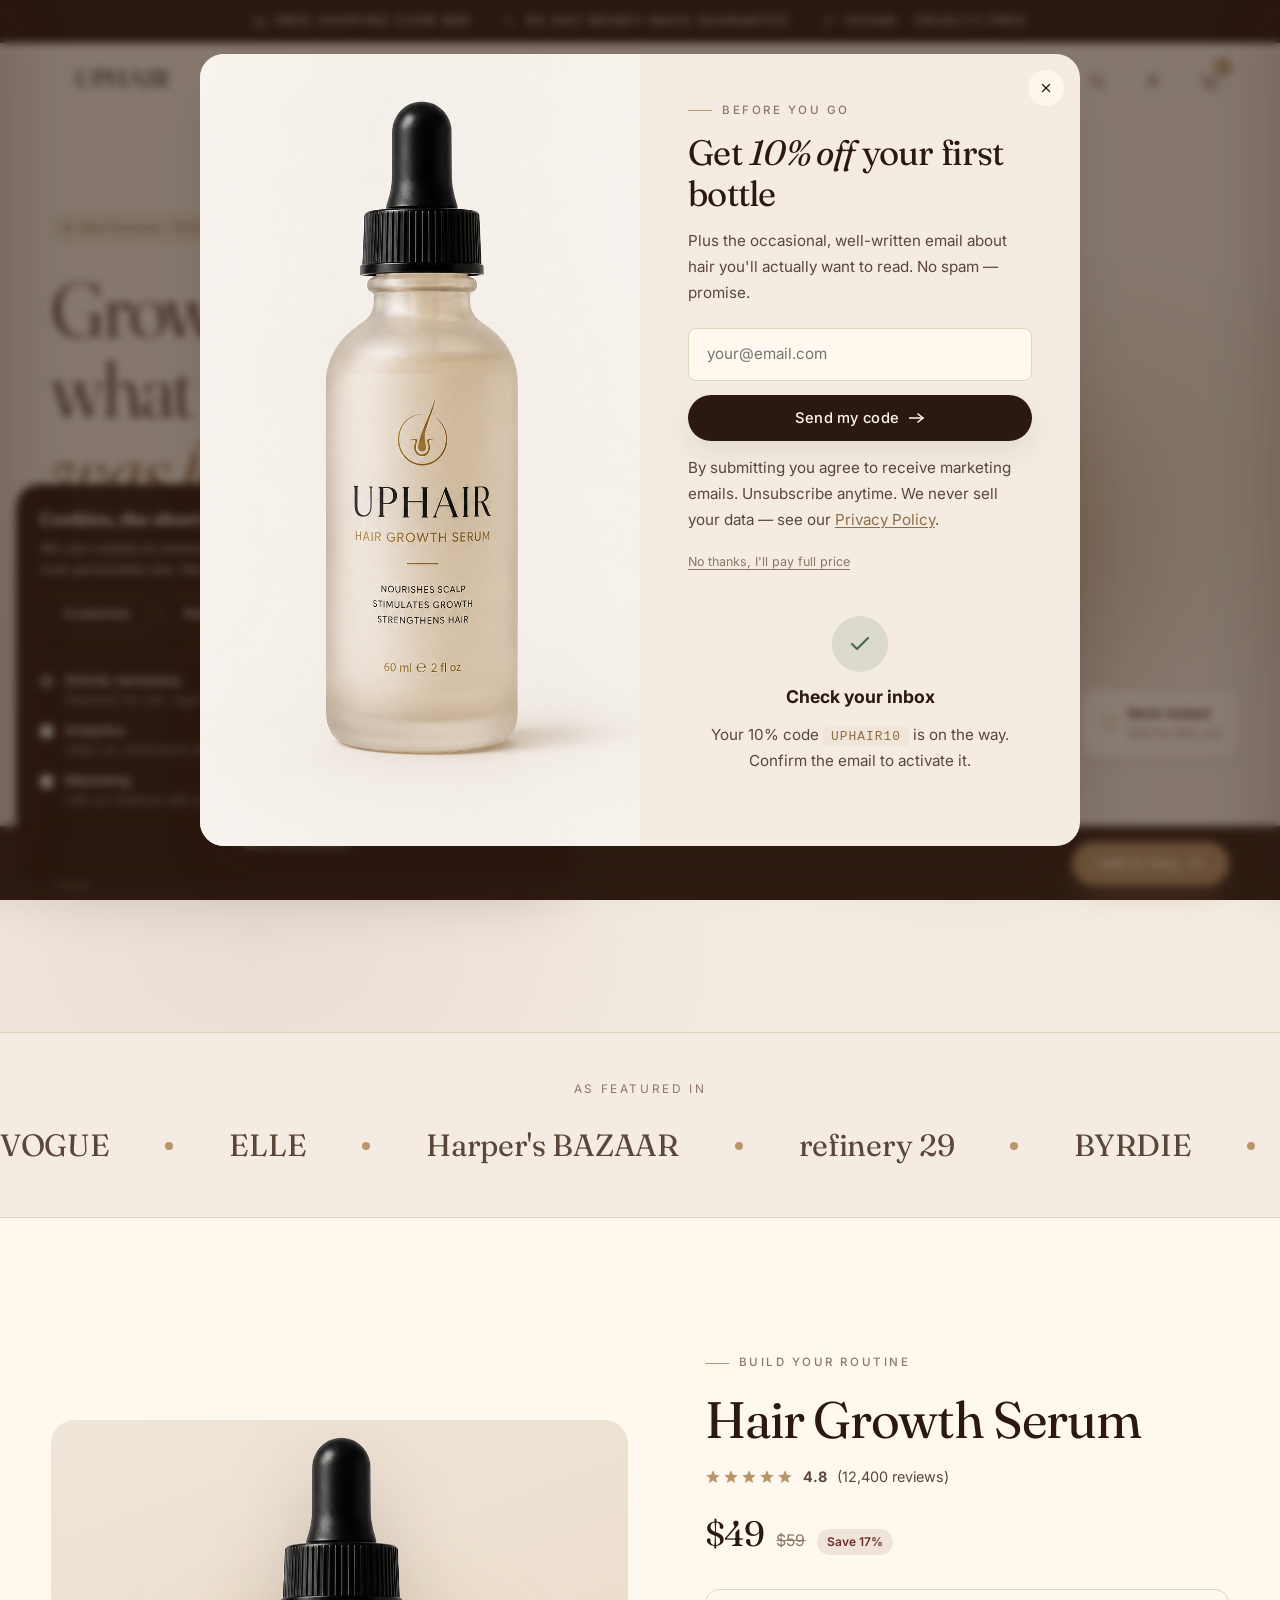
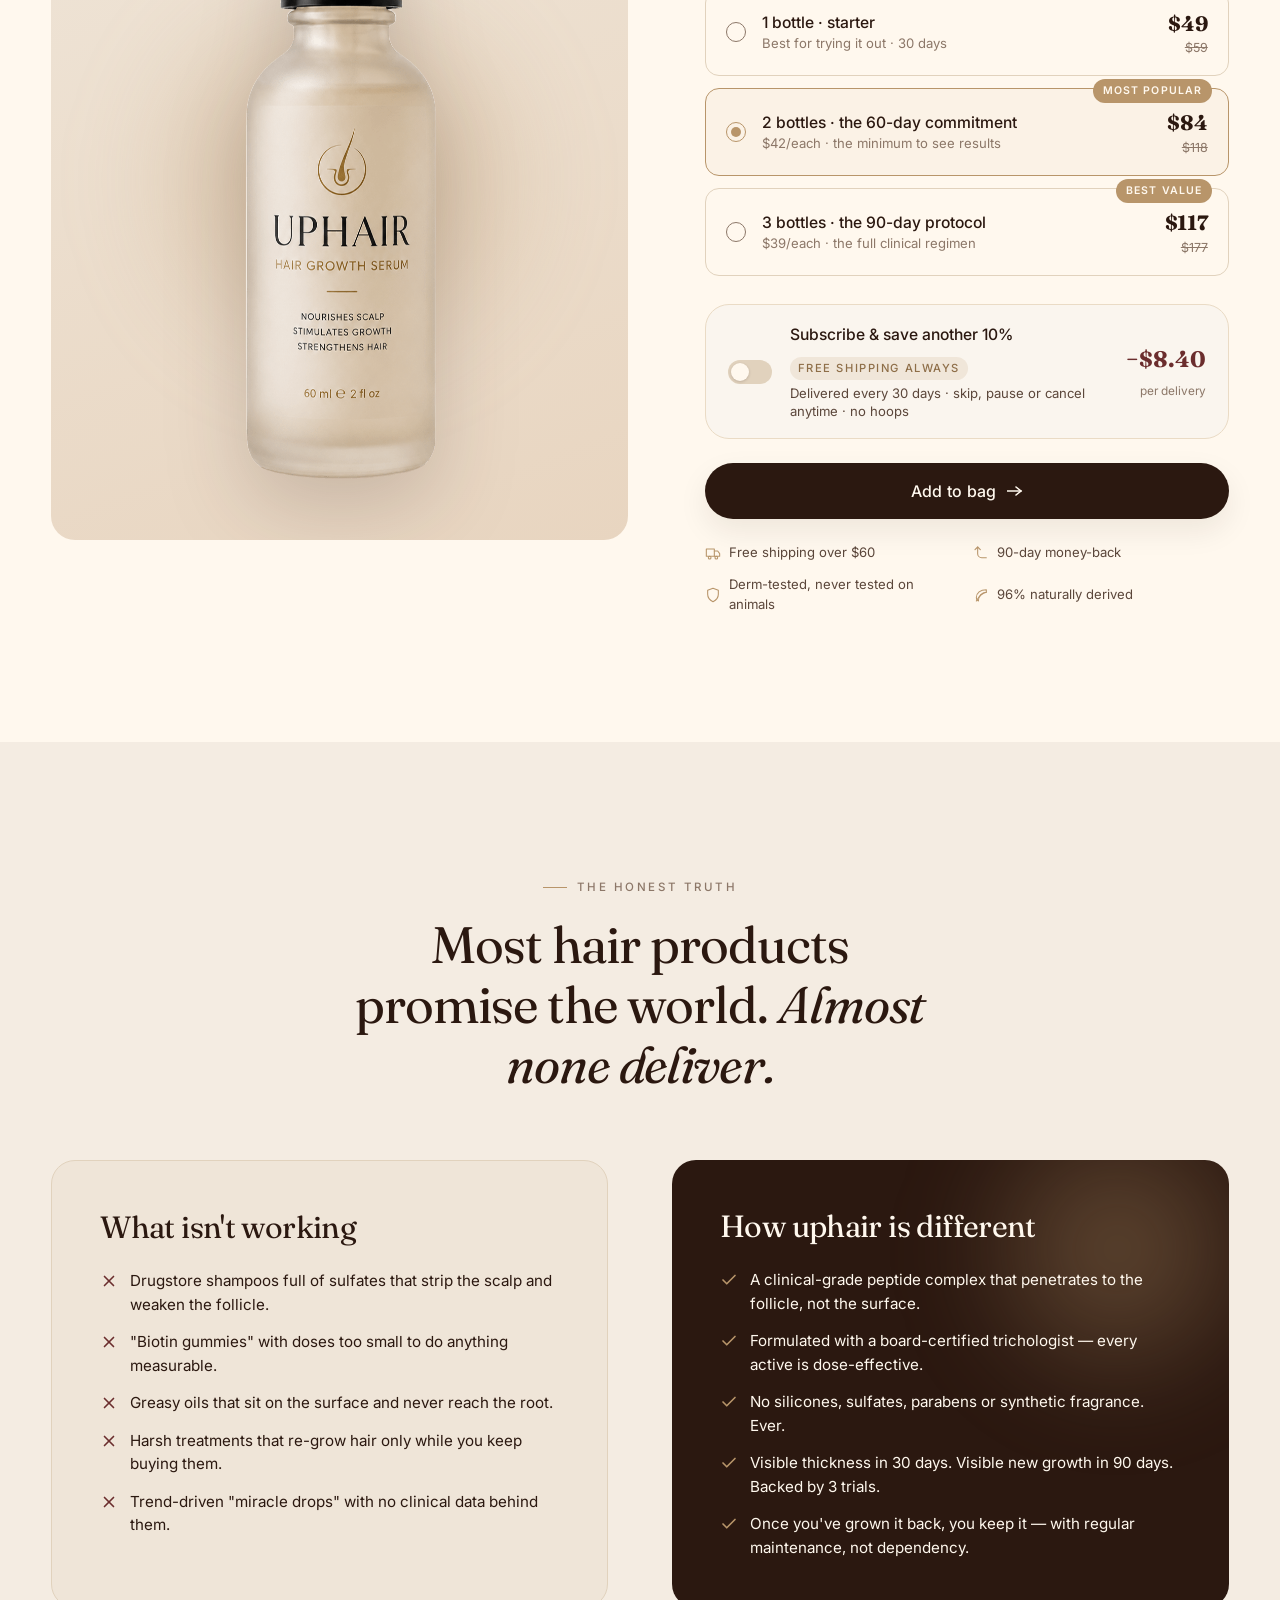
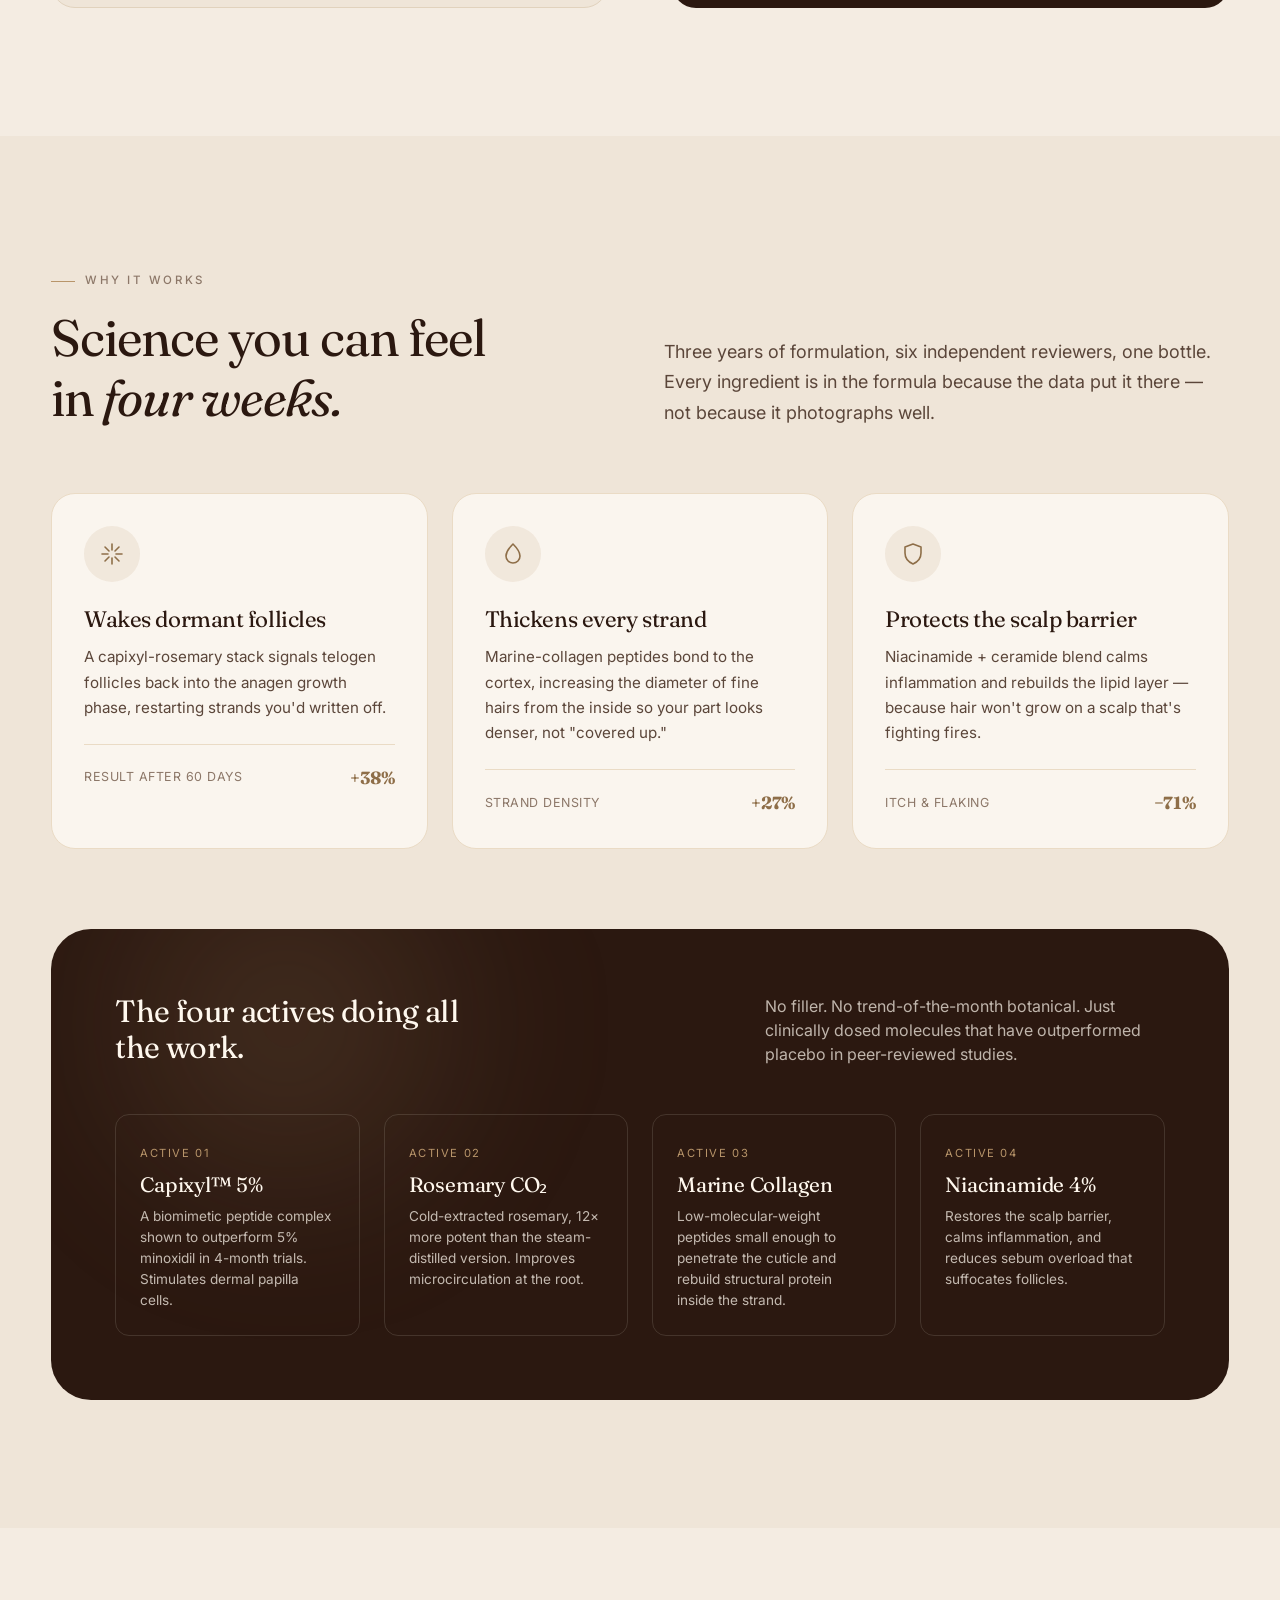
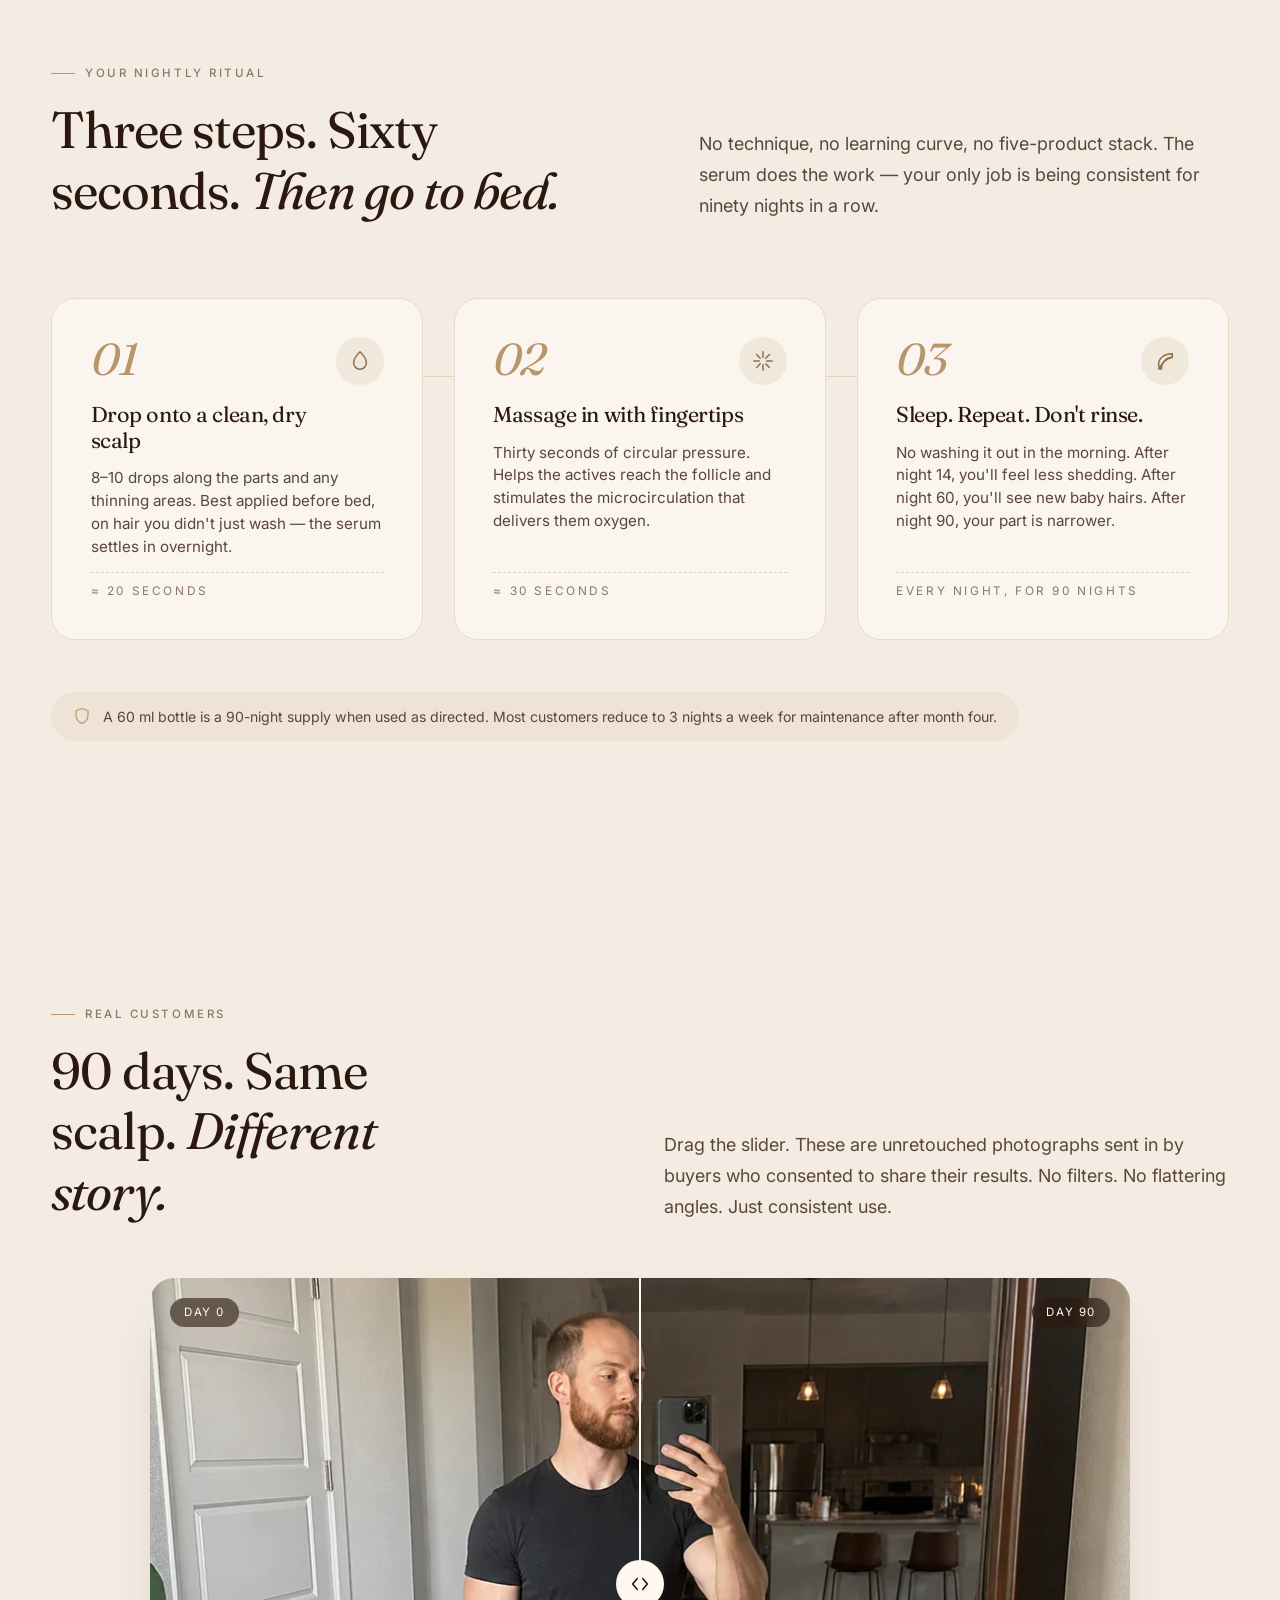
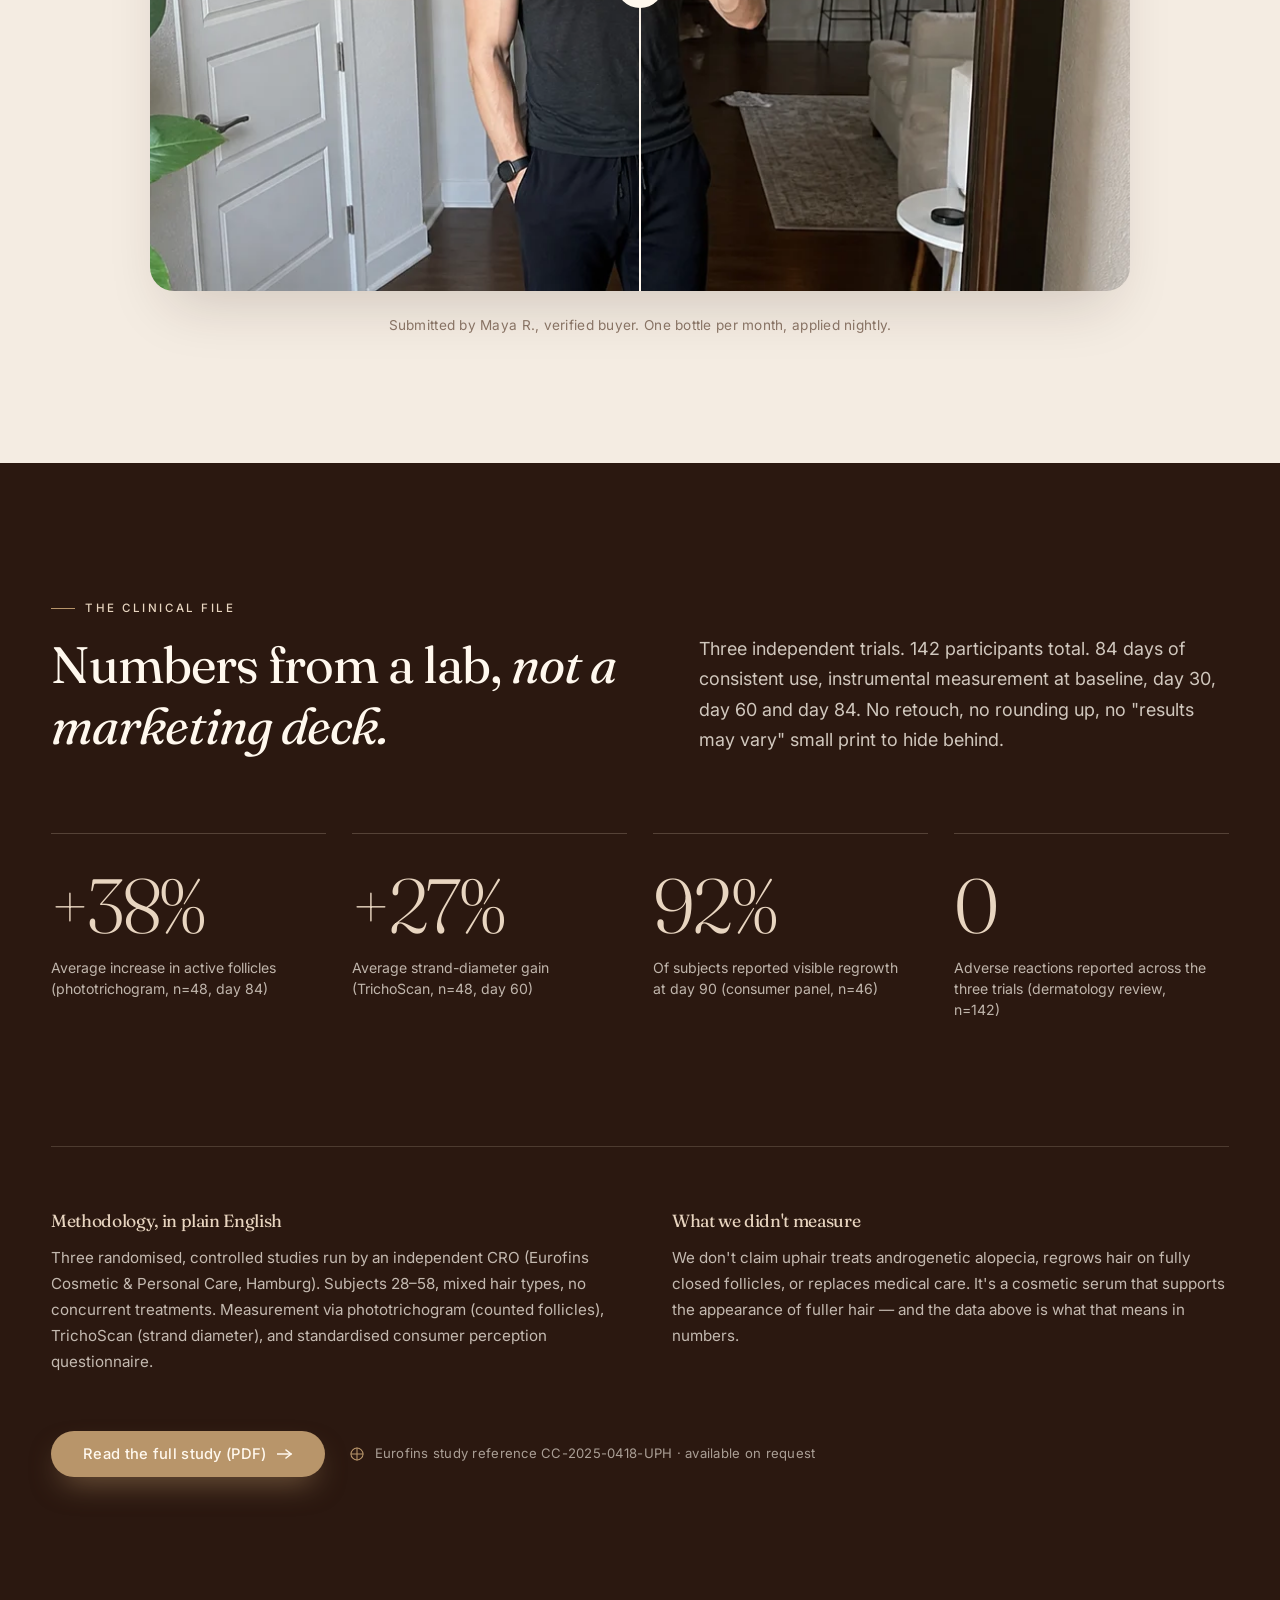
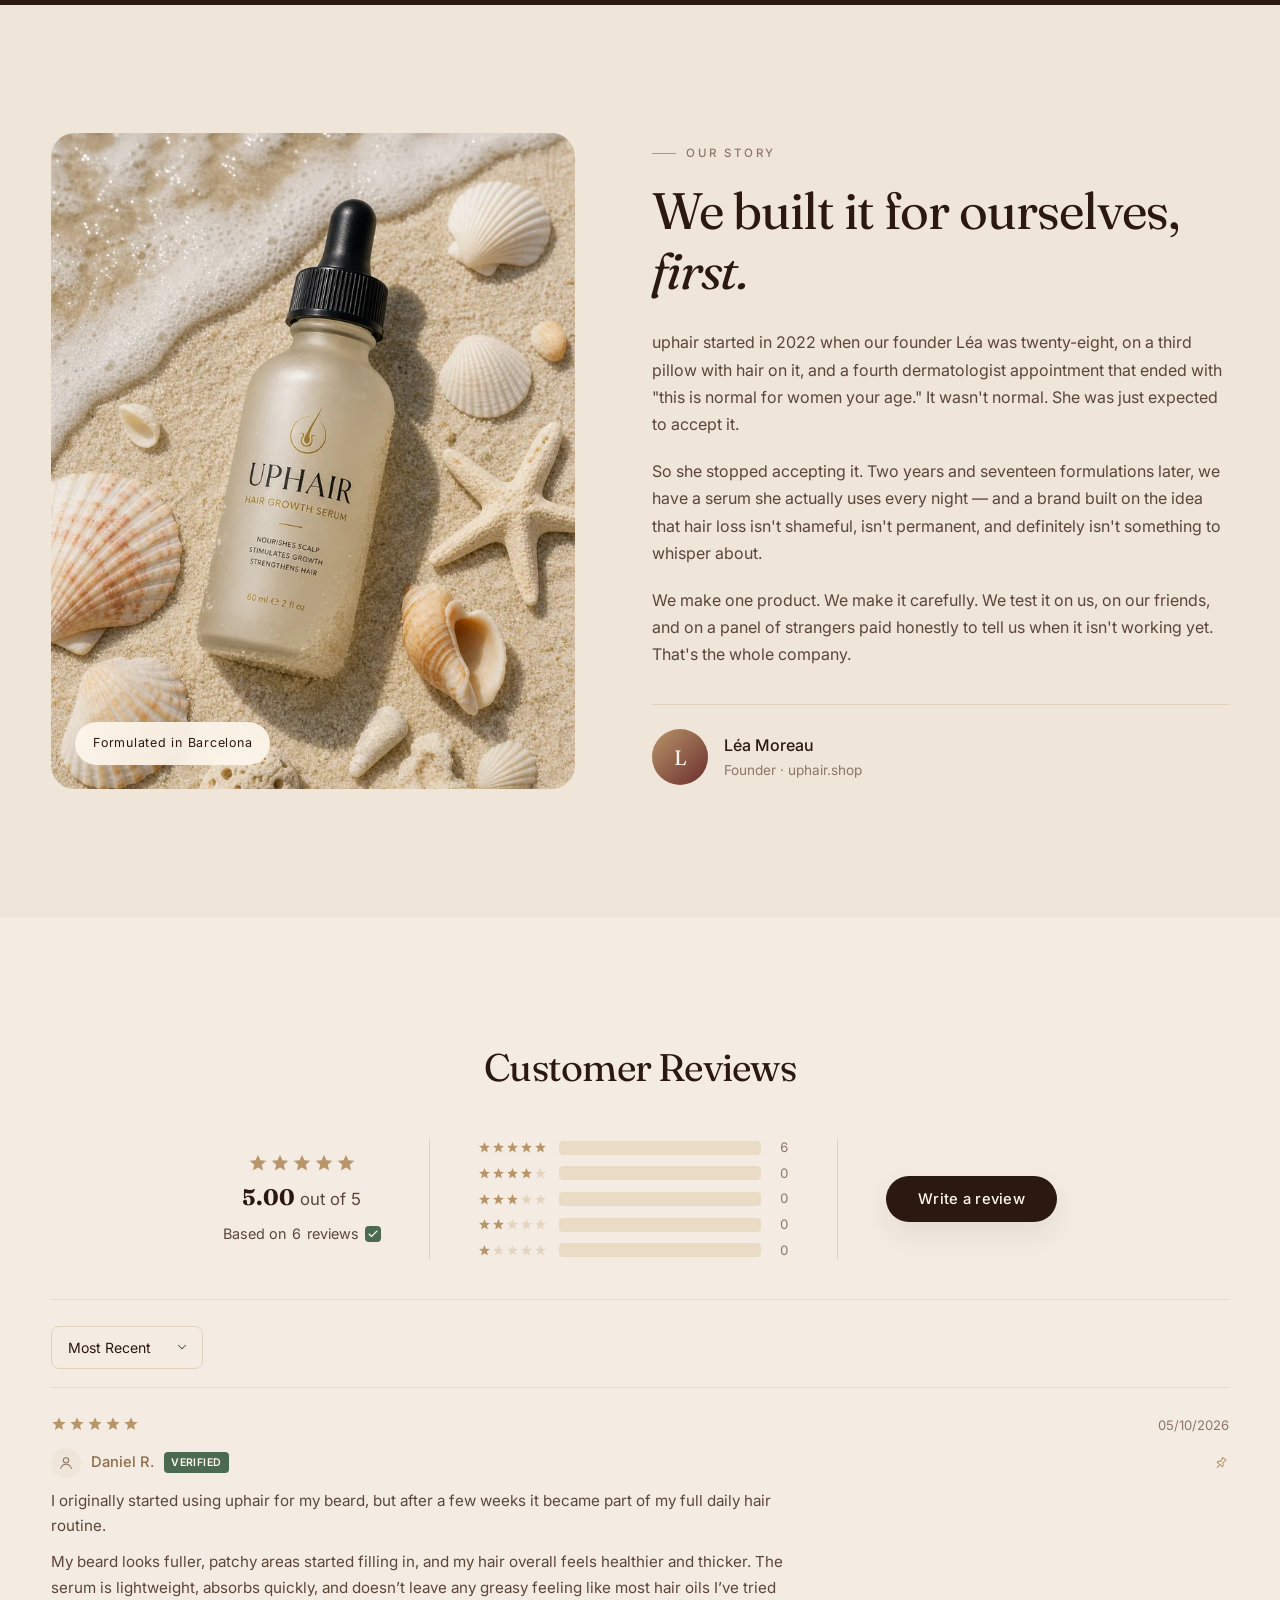
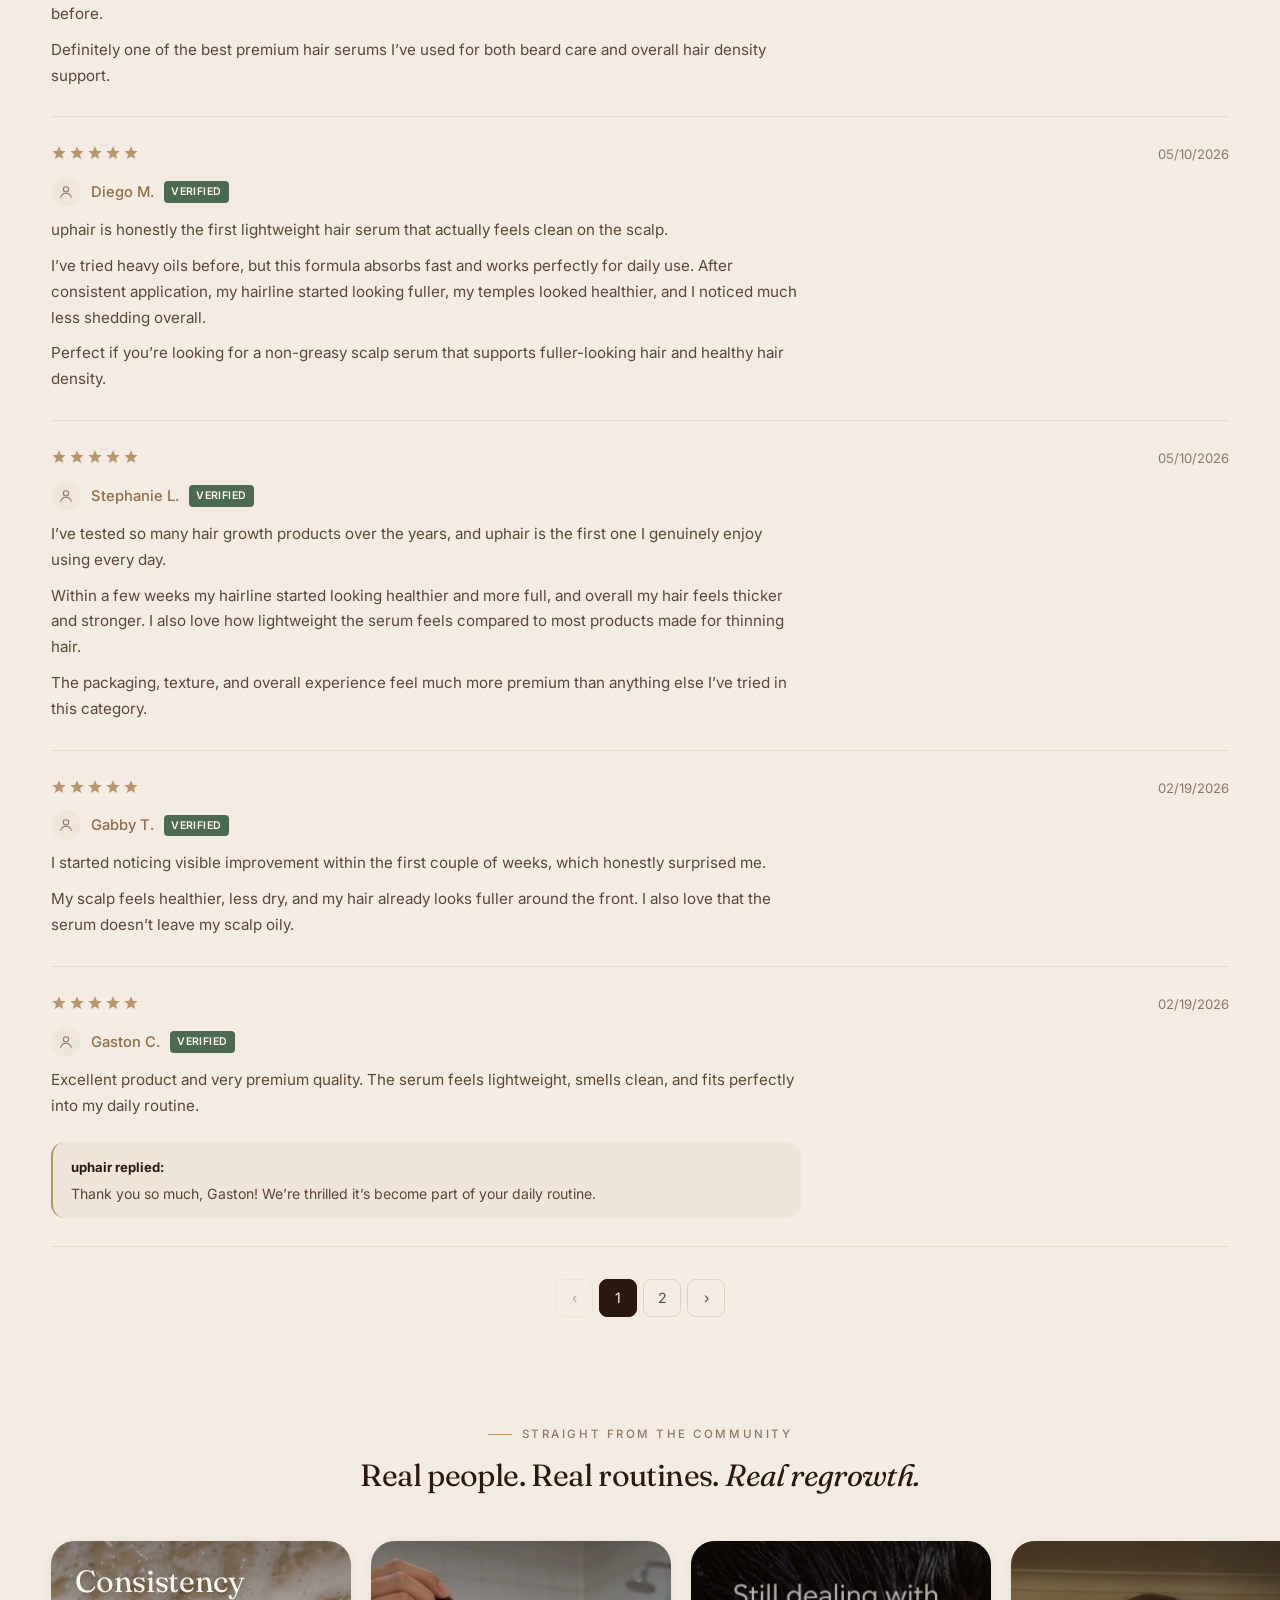
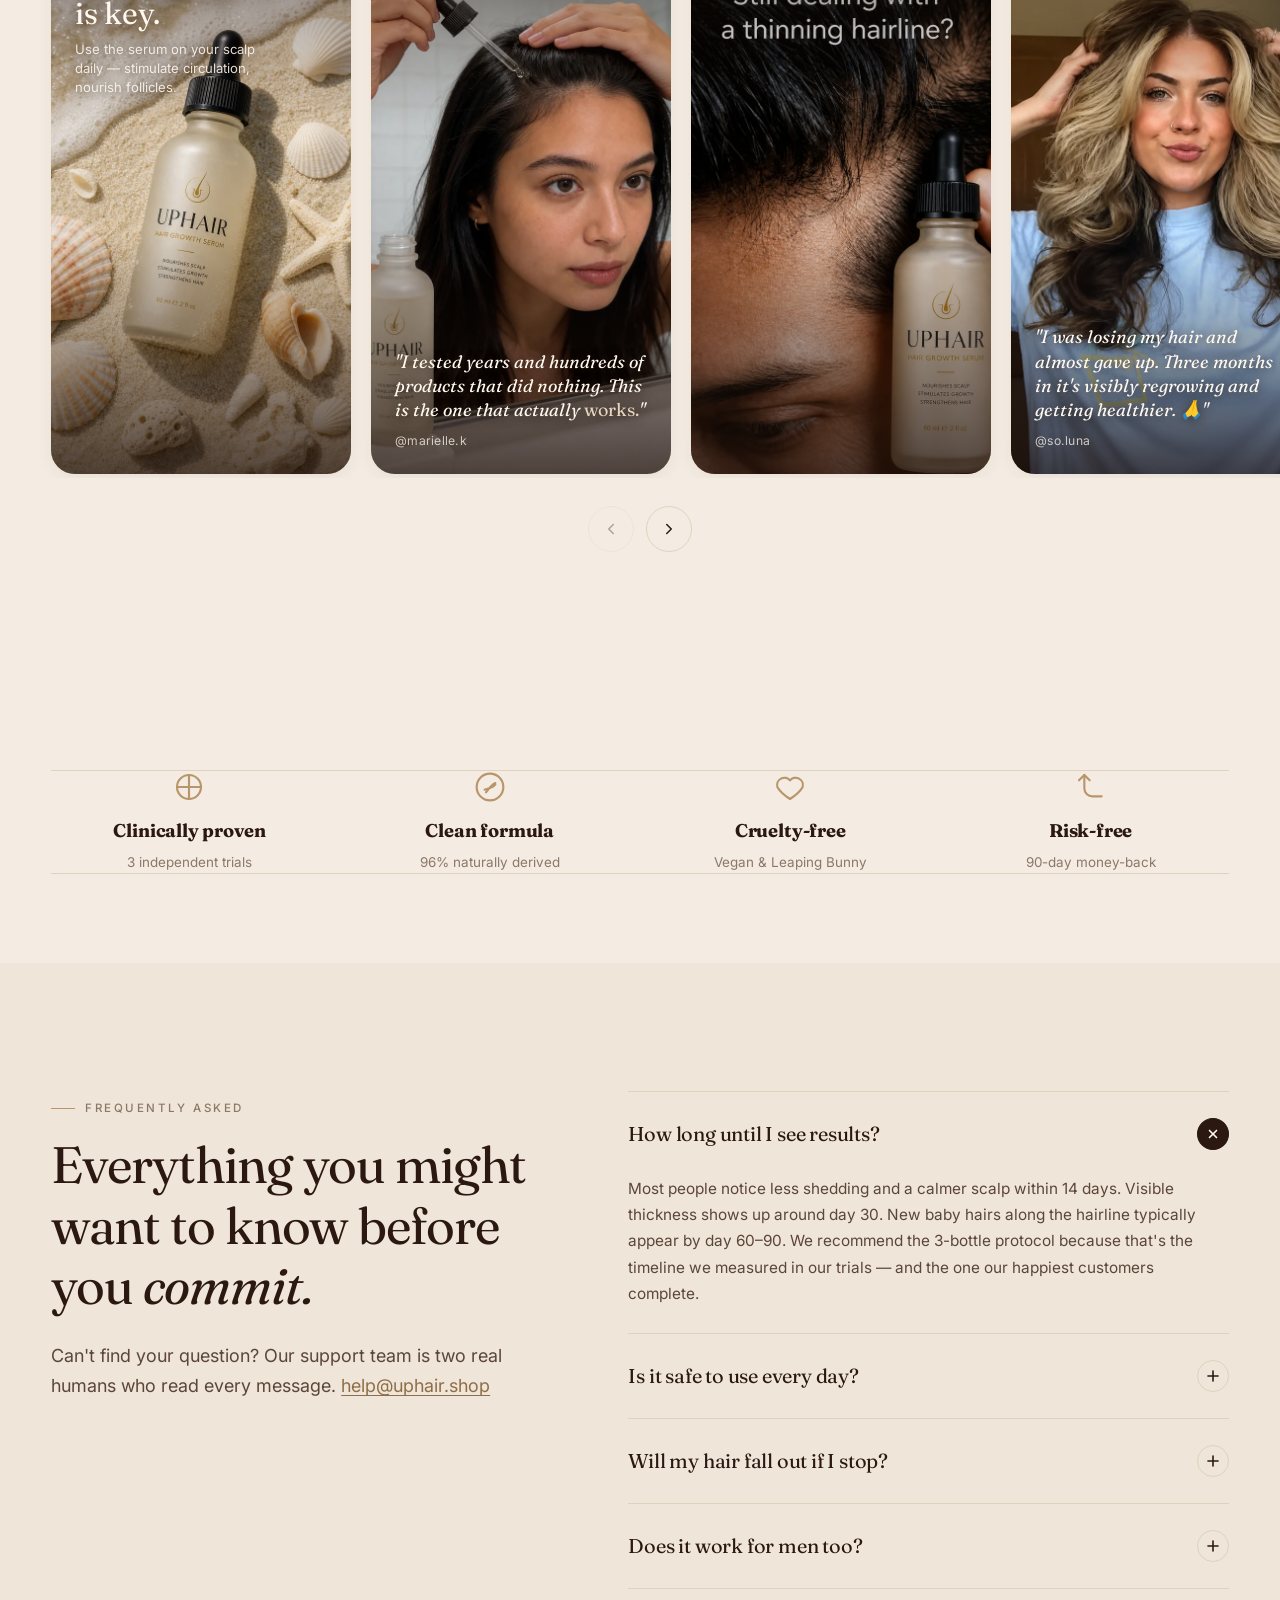
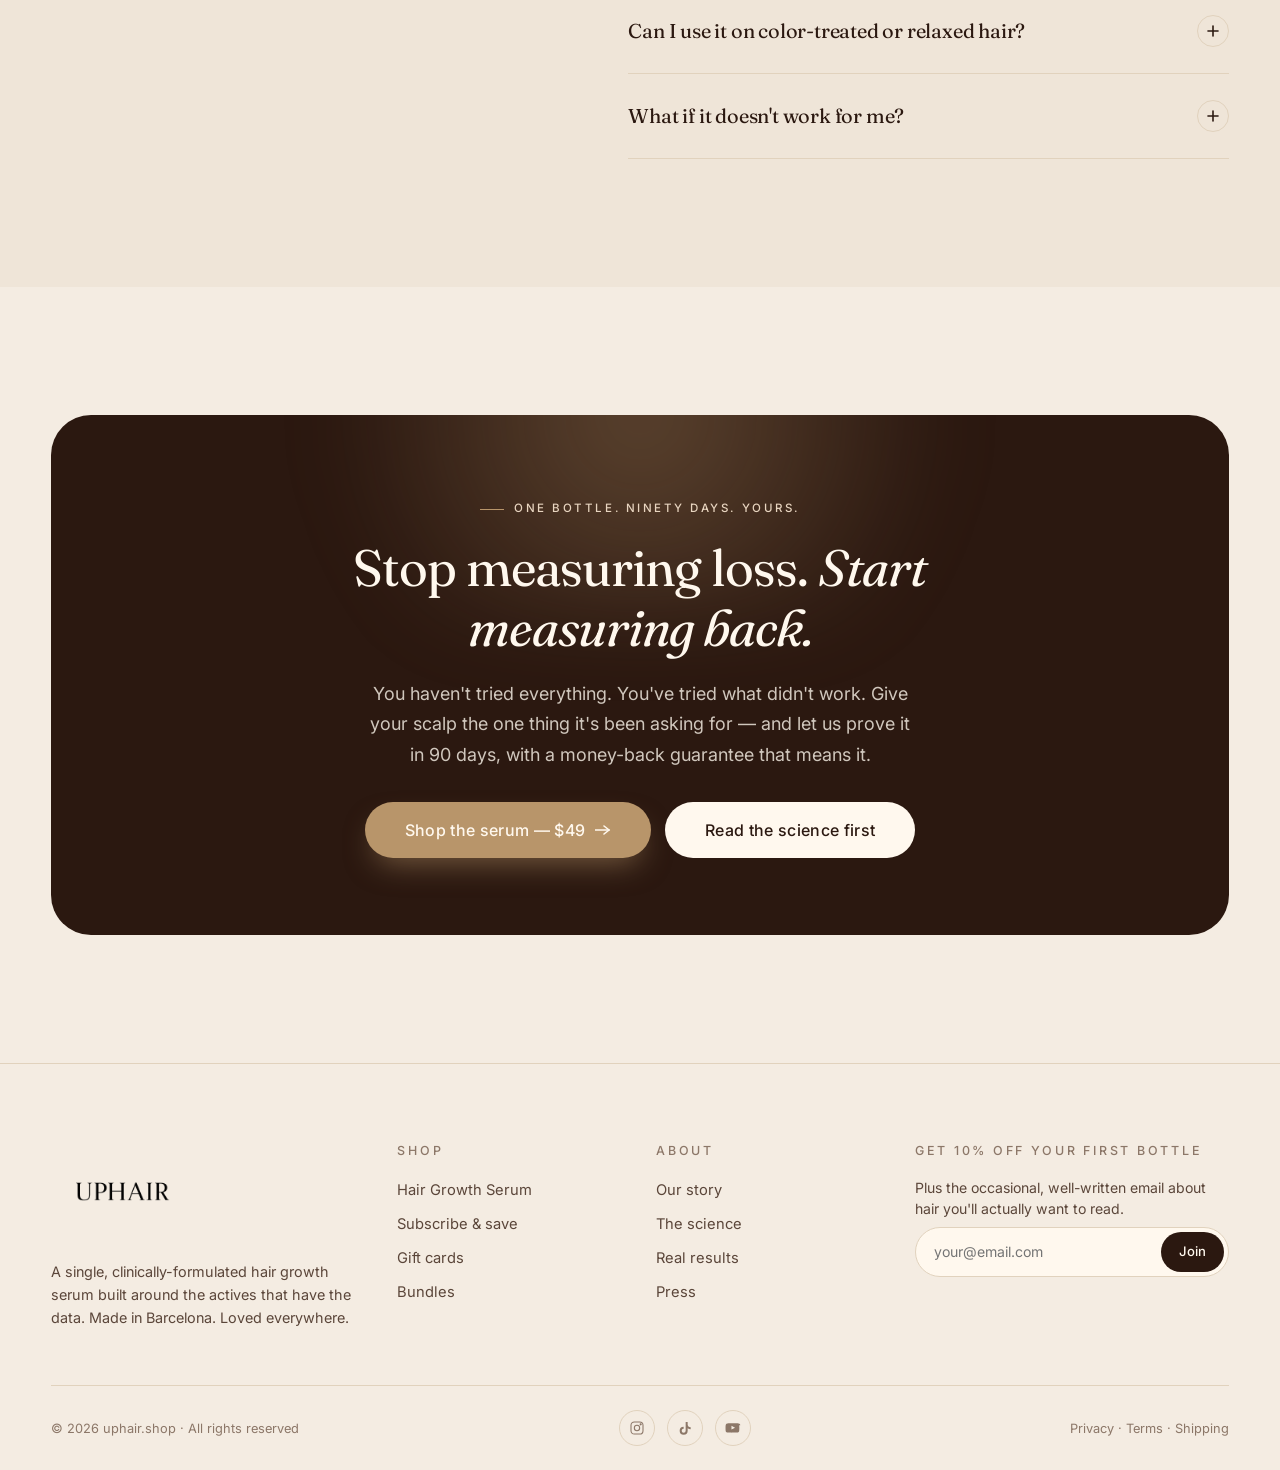
==== commit a8f80e9b: "first commit" ====
--- a/index.html
+++ b/index.html
@@ -1209,7 +1209,8 @@
     <div class="container">
       <div class="footer__grid">
         <div class="footer__brand">
-          <a href="#" class="brand"><img class="brand__img" src="assets/img/logo.png" alt="uphair" width="150" height="100"></a>
+          <a href="#" class="brand"><img class="brand__img" src="assets/img/logo.png" alt="uphair" width="150"
+              height="100"></a>
           <p>A single, clinically-formulated hair growth serum built around the actives that have the data. Made in
             Barcelona. Loved everywhere.</p>
         </div>
@@ -1308,7 +1309,7 @@
         </svg>
       </button>
       <div class="welcome__media" aria-hidden="true">
-        <img src="assets/img/uphair-bottle.jpg" alt="">
+        <img src="assets/img/uphair-bottle.png" alt="">
       </div>
       <div class="welcome__copy">
         <span class="eyebrow">Before you go</span>
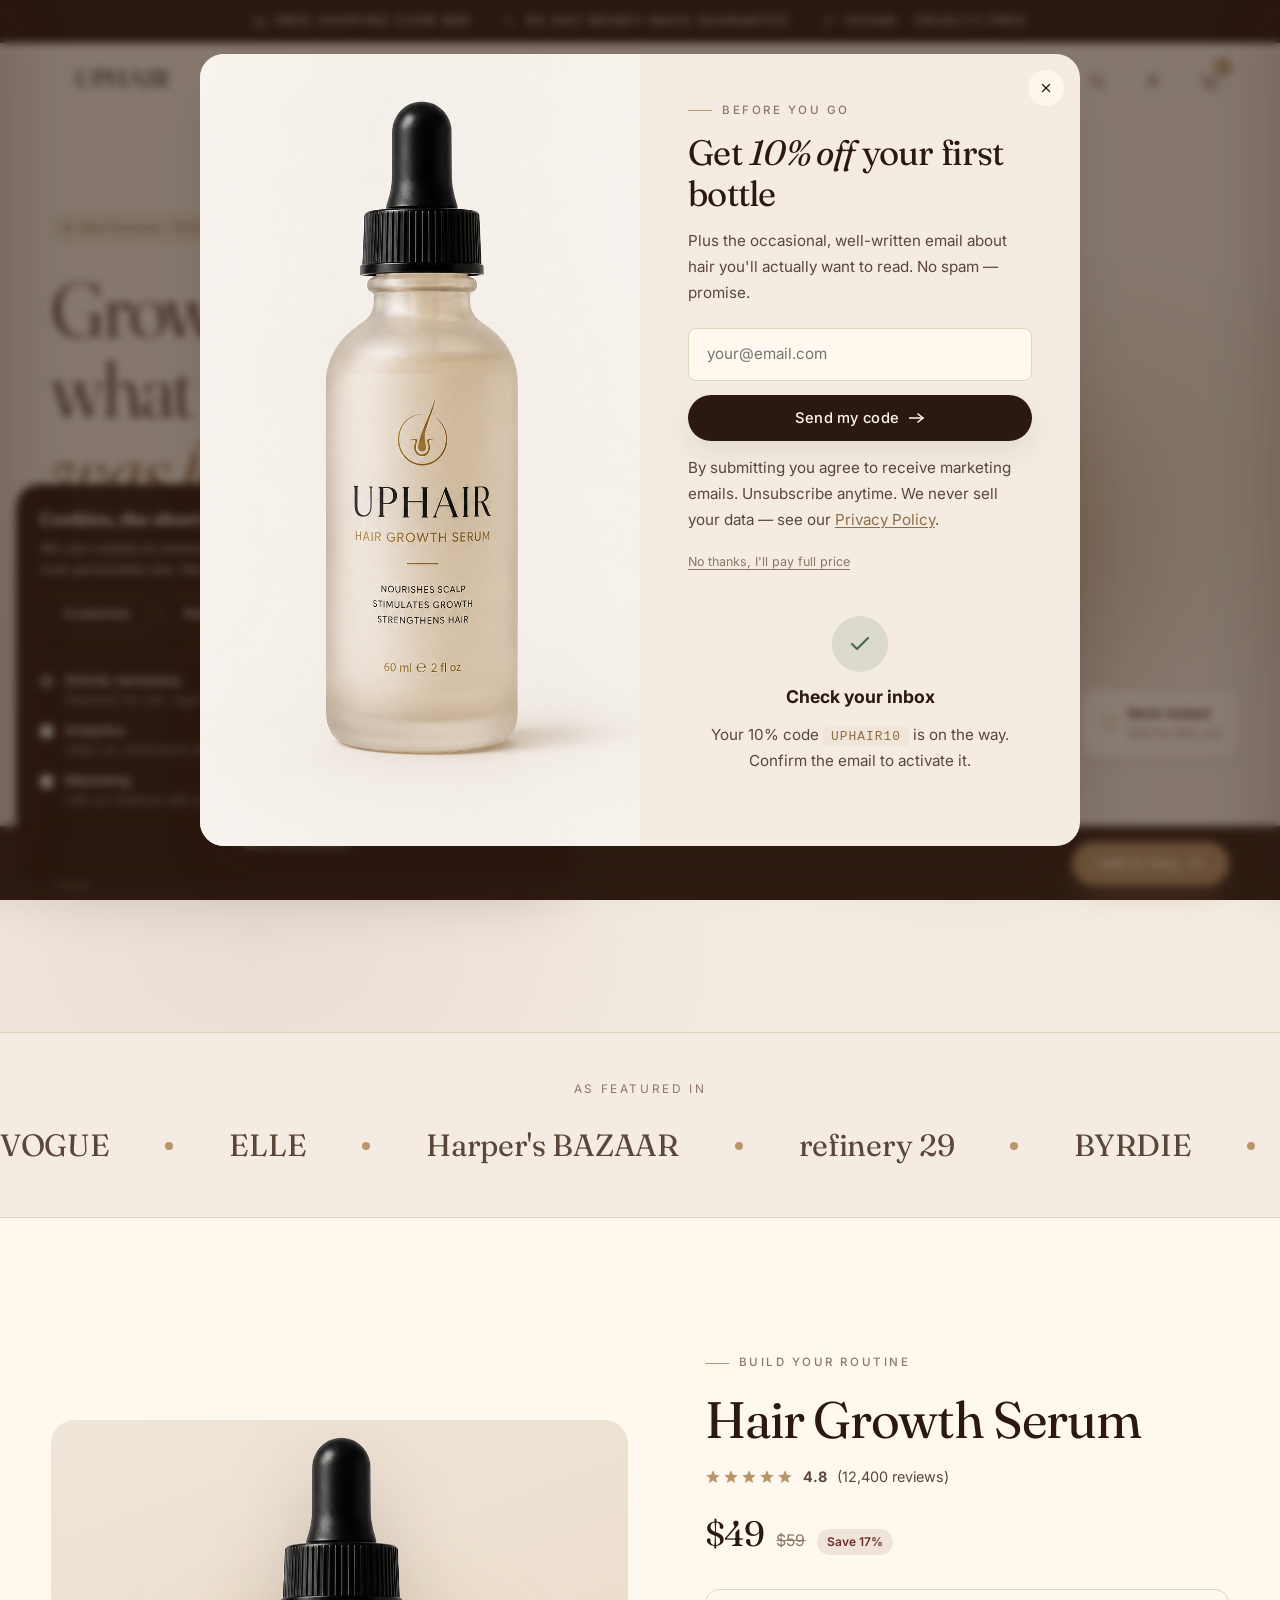
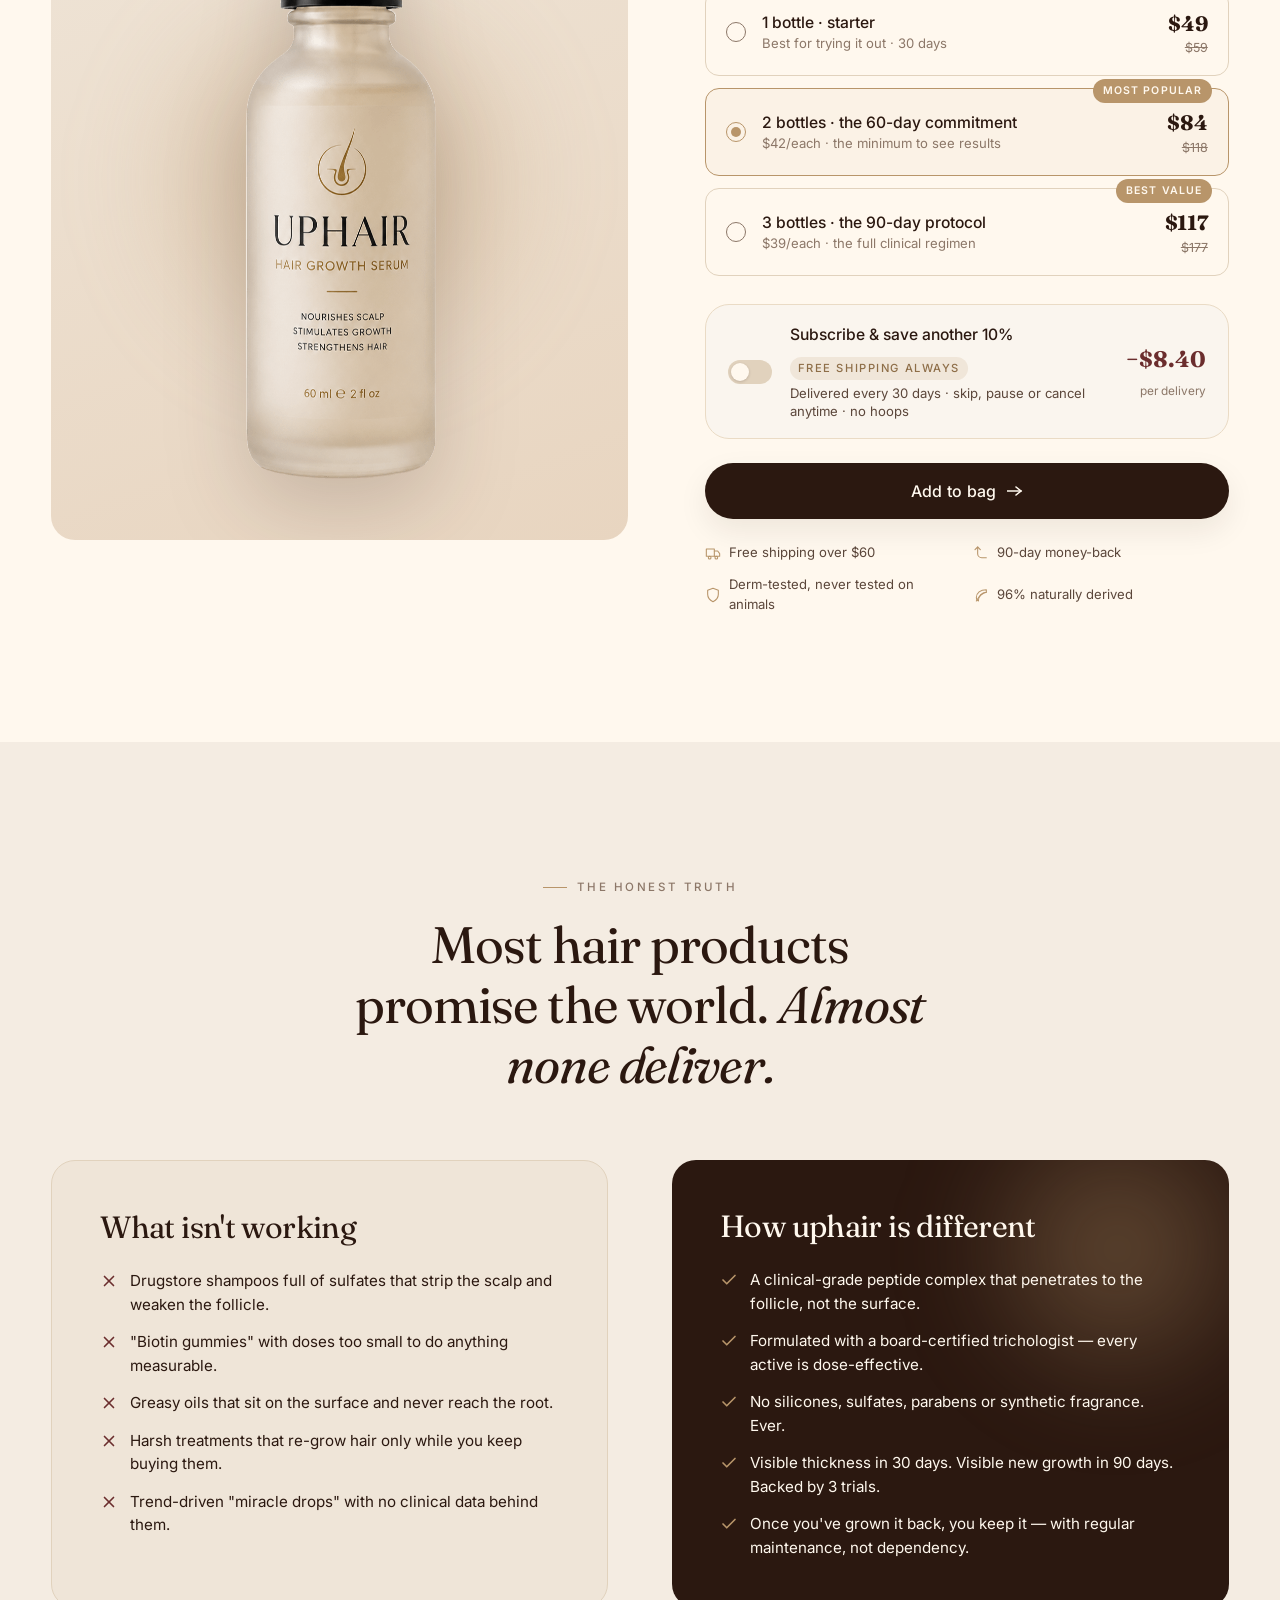
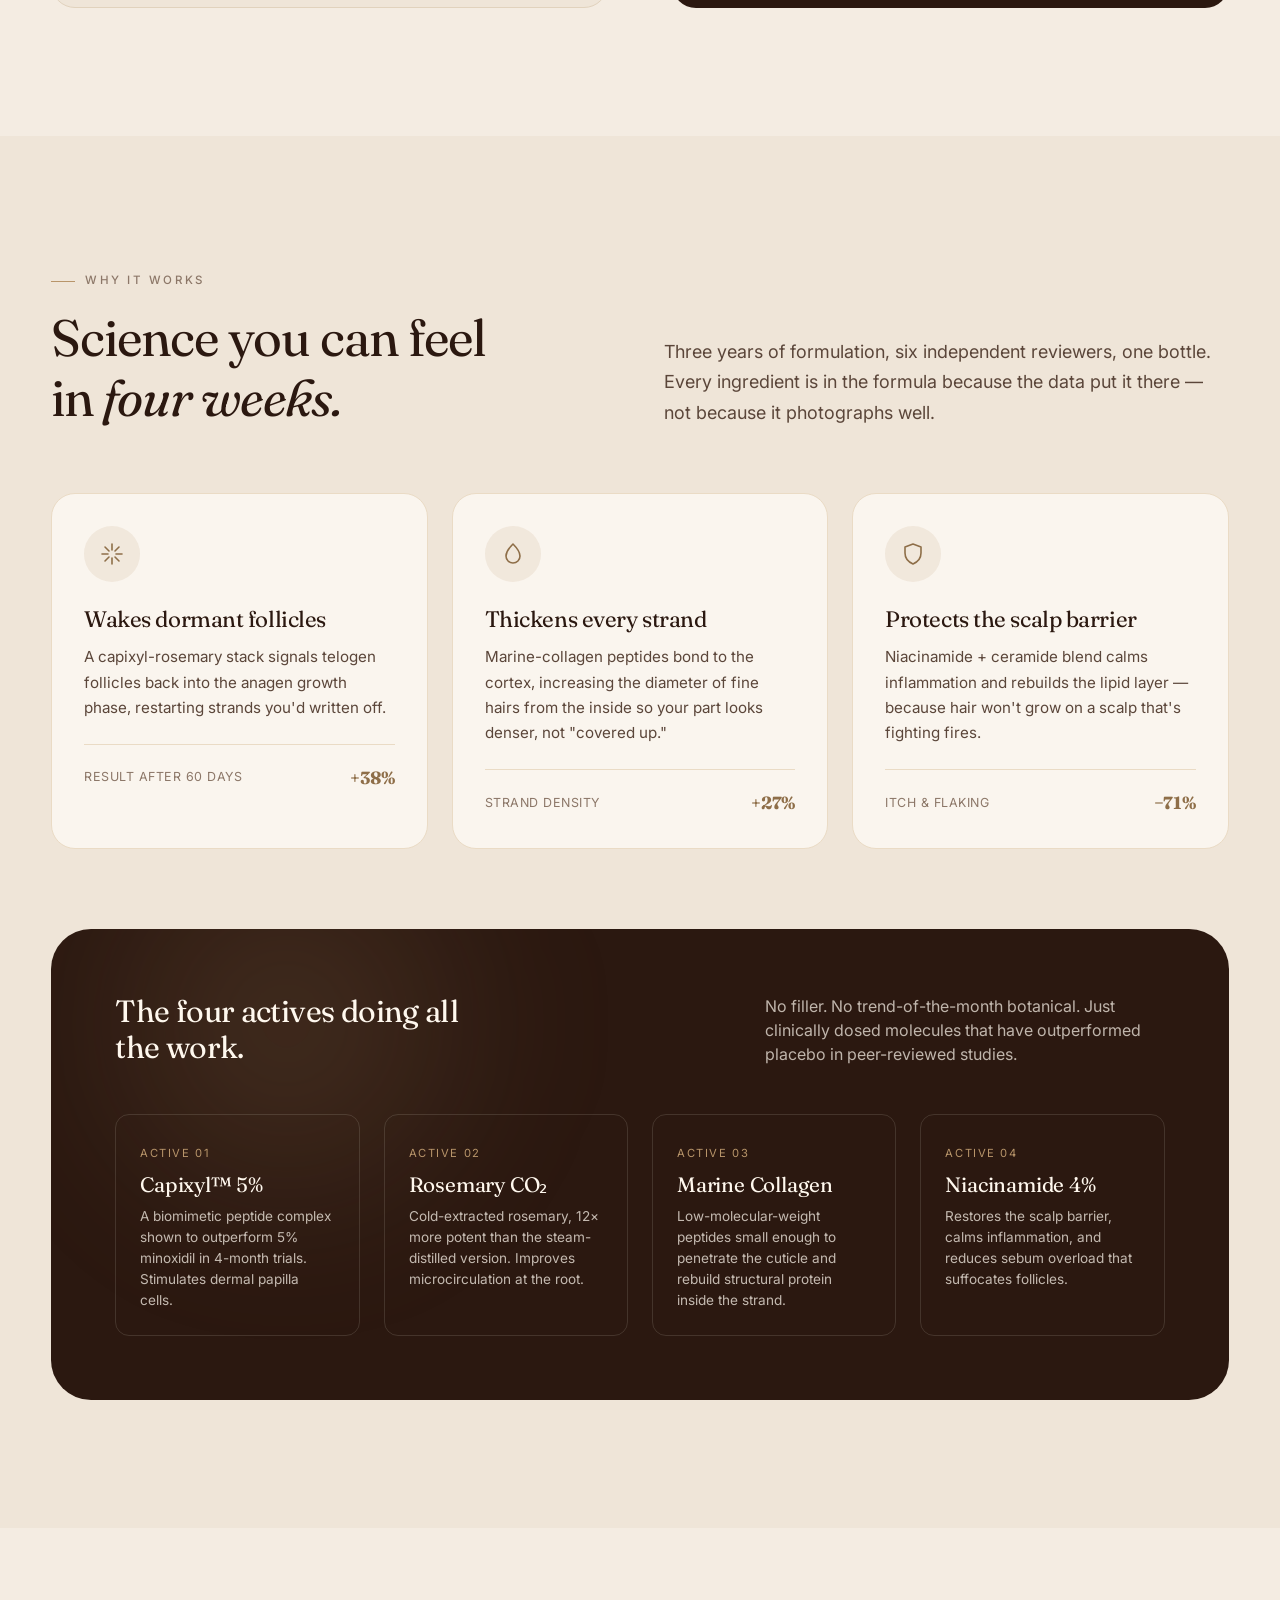
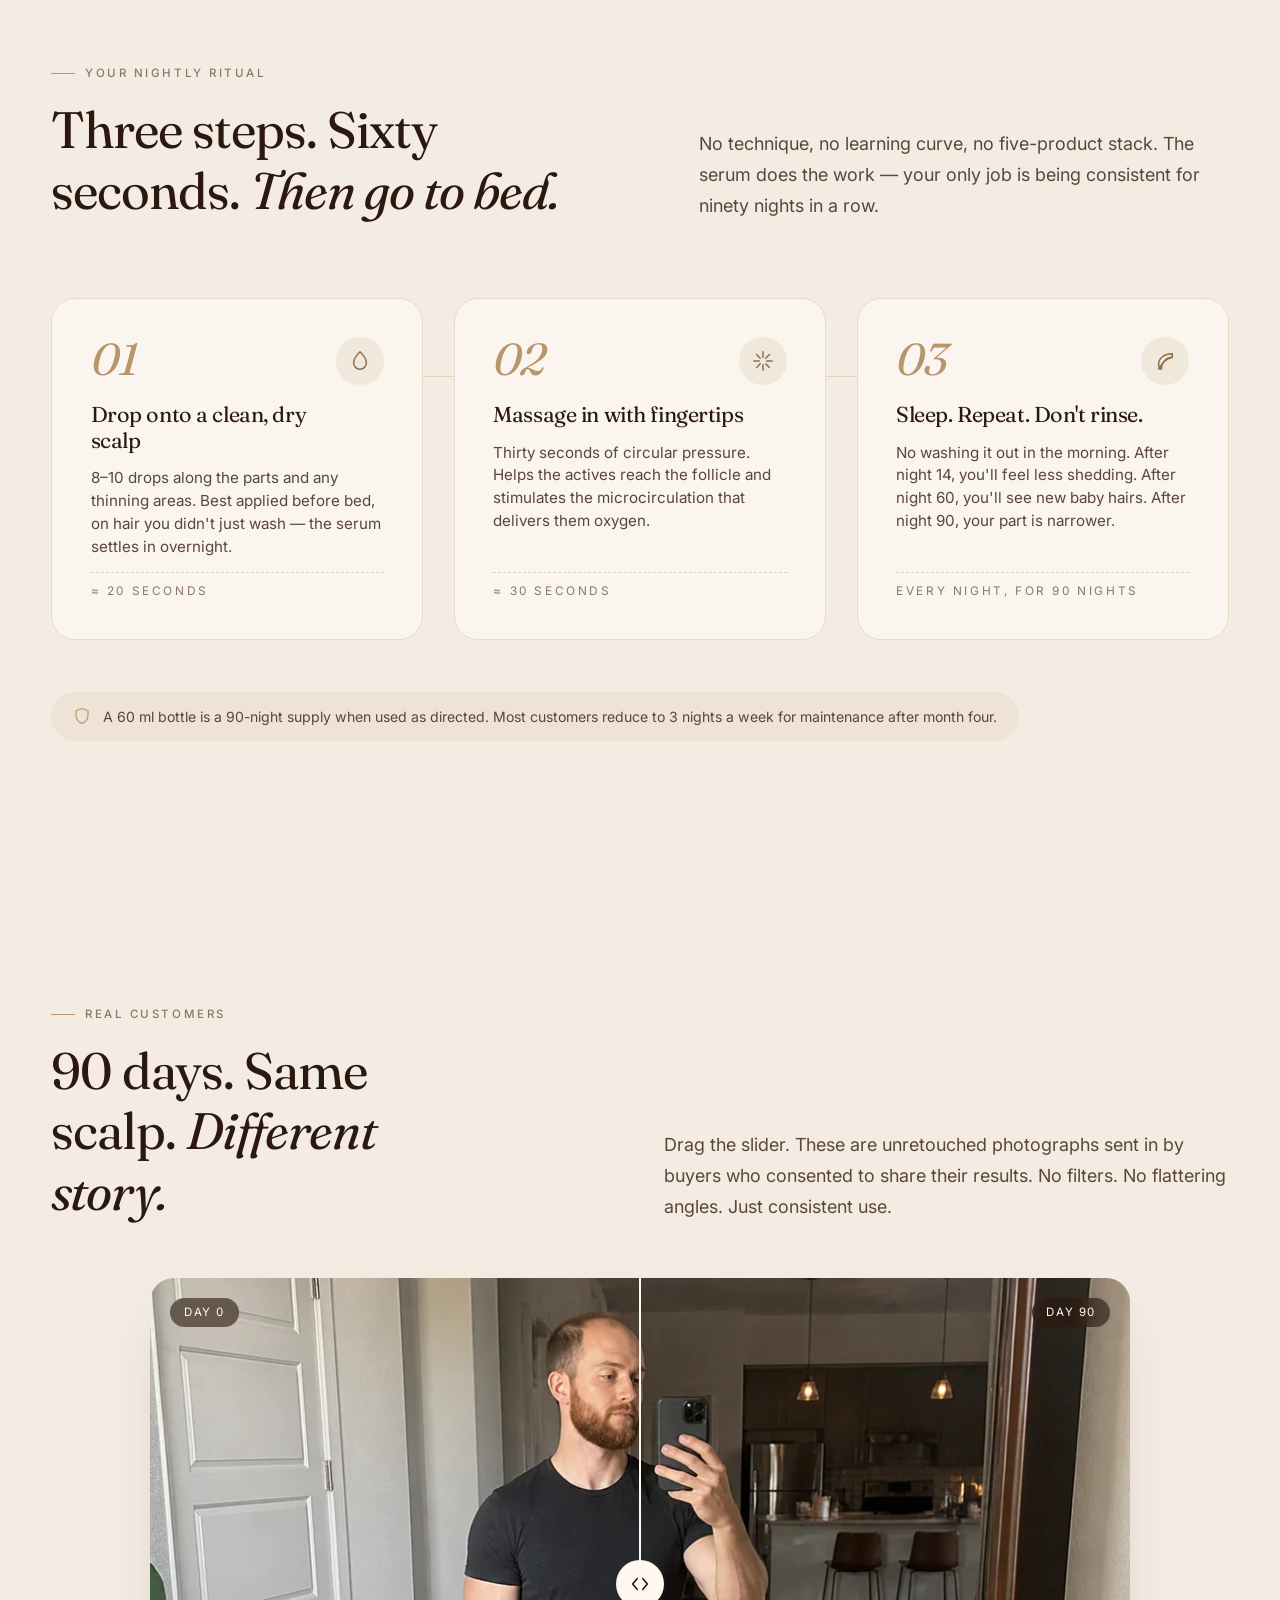
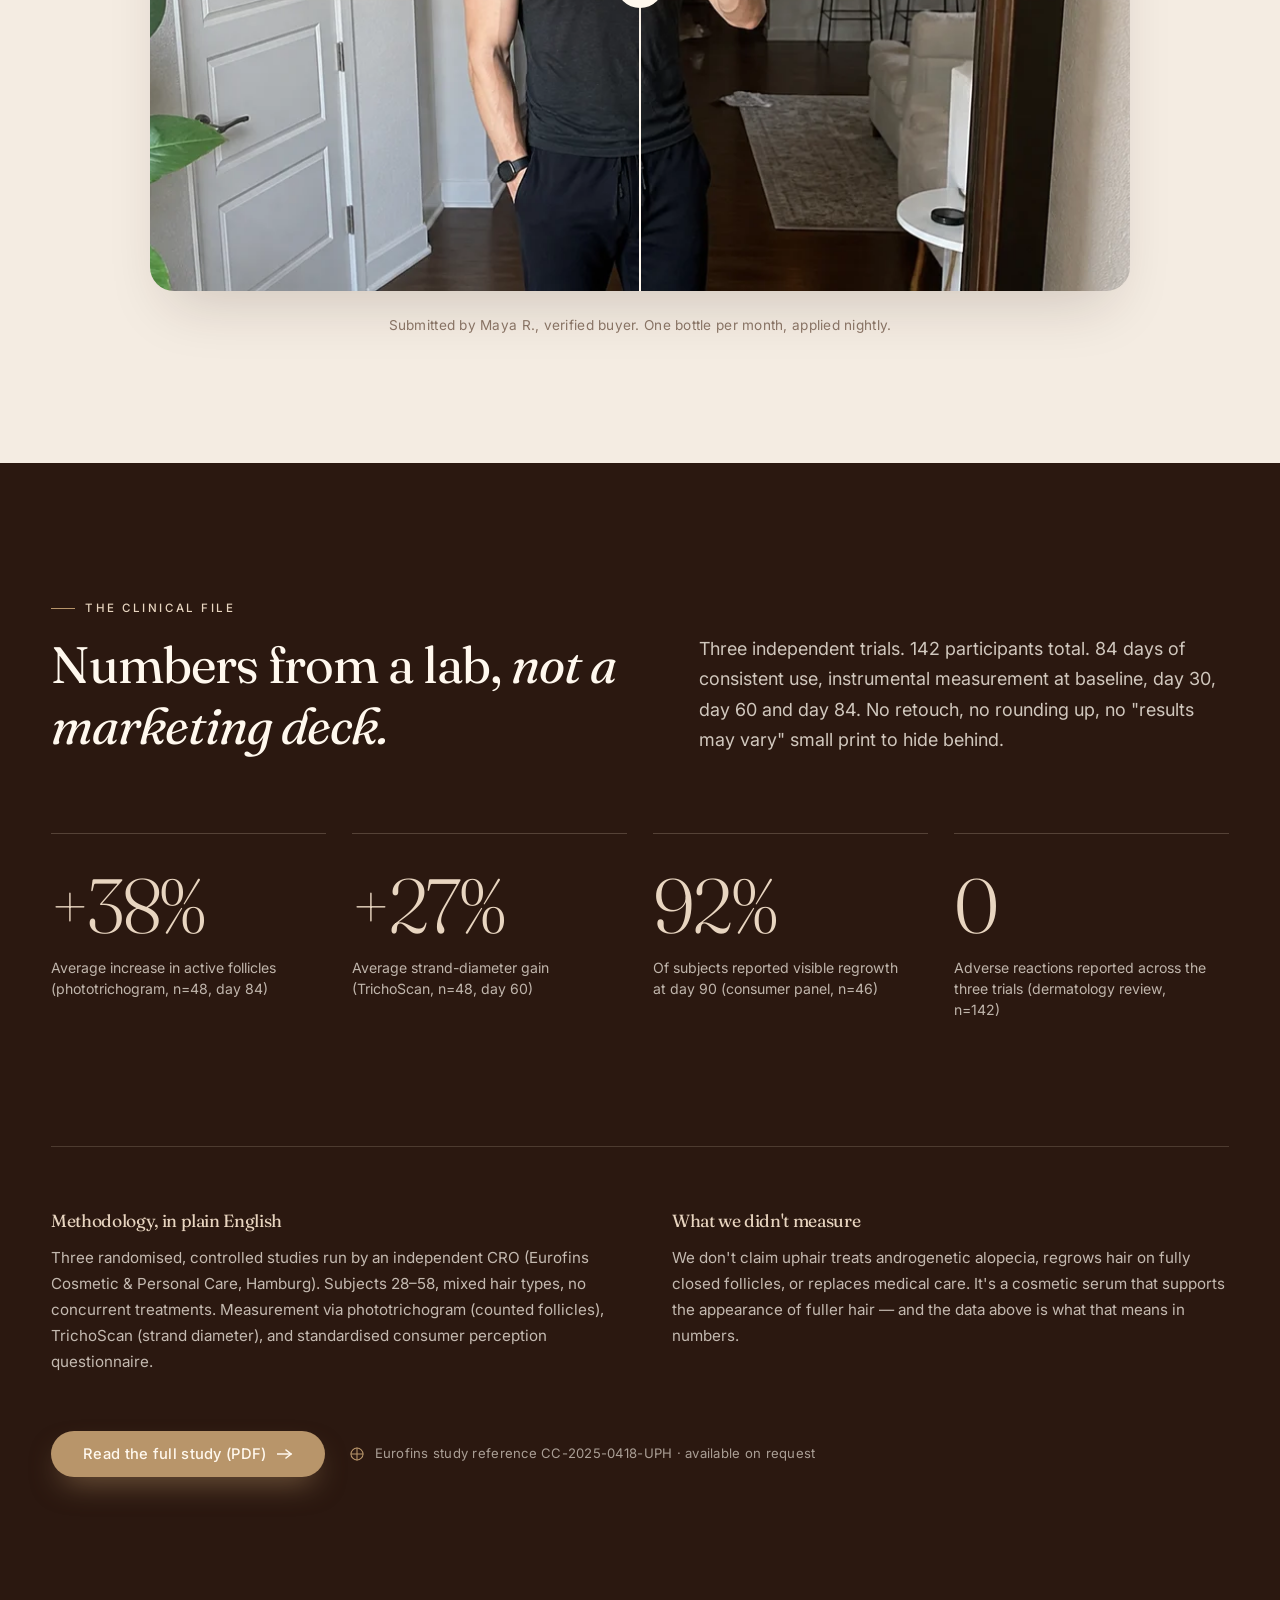
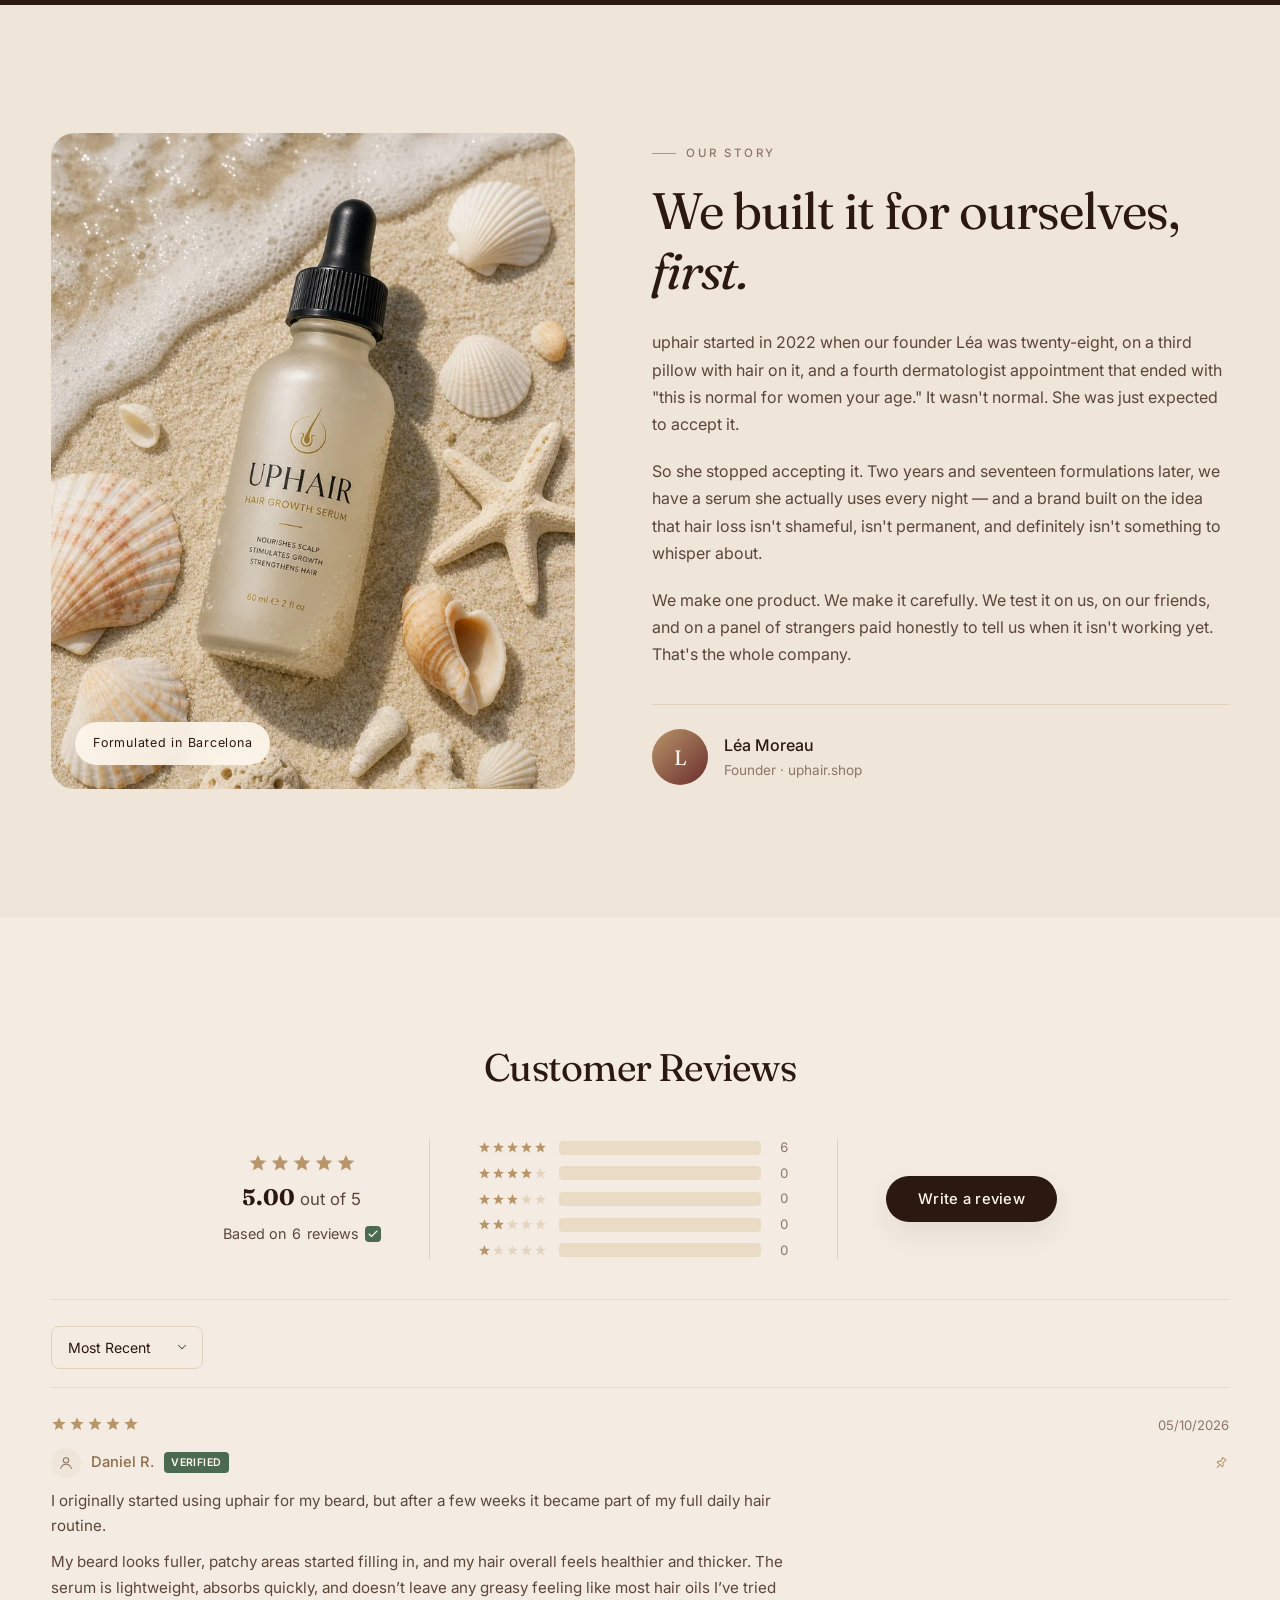
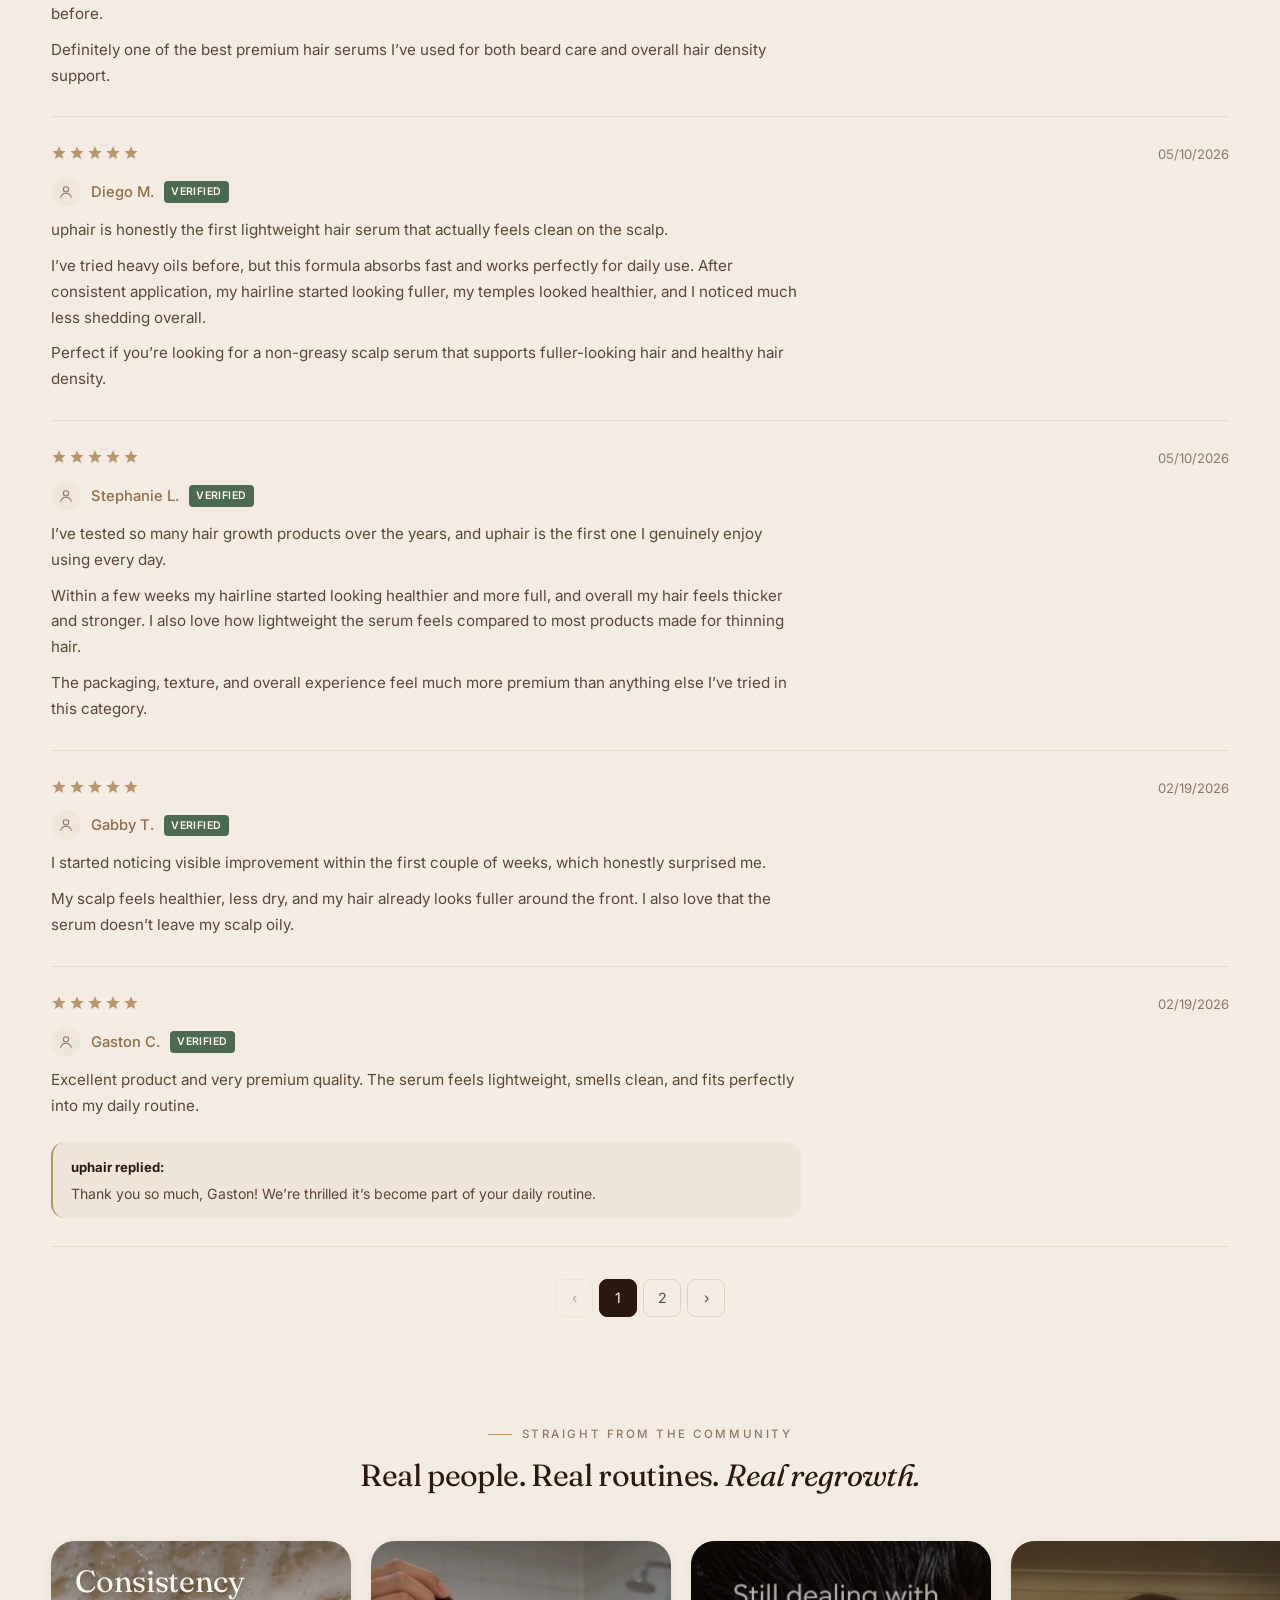
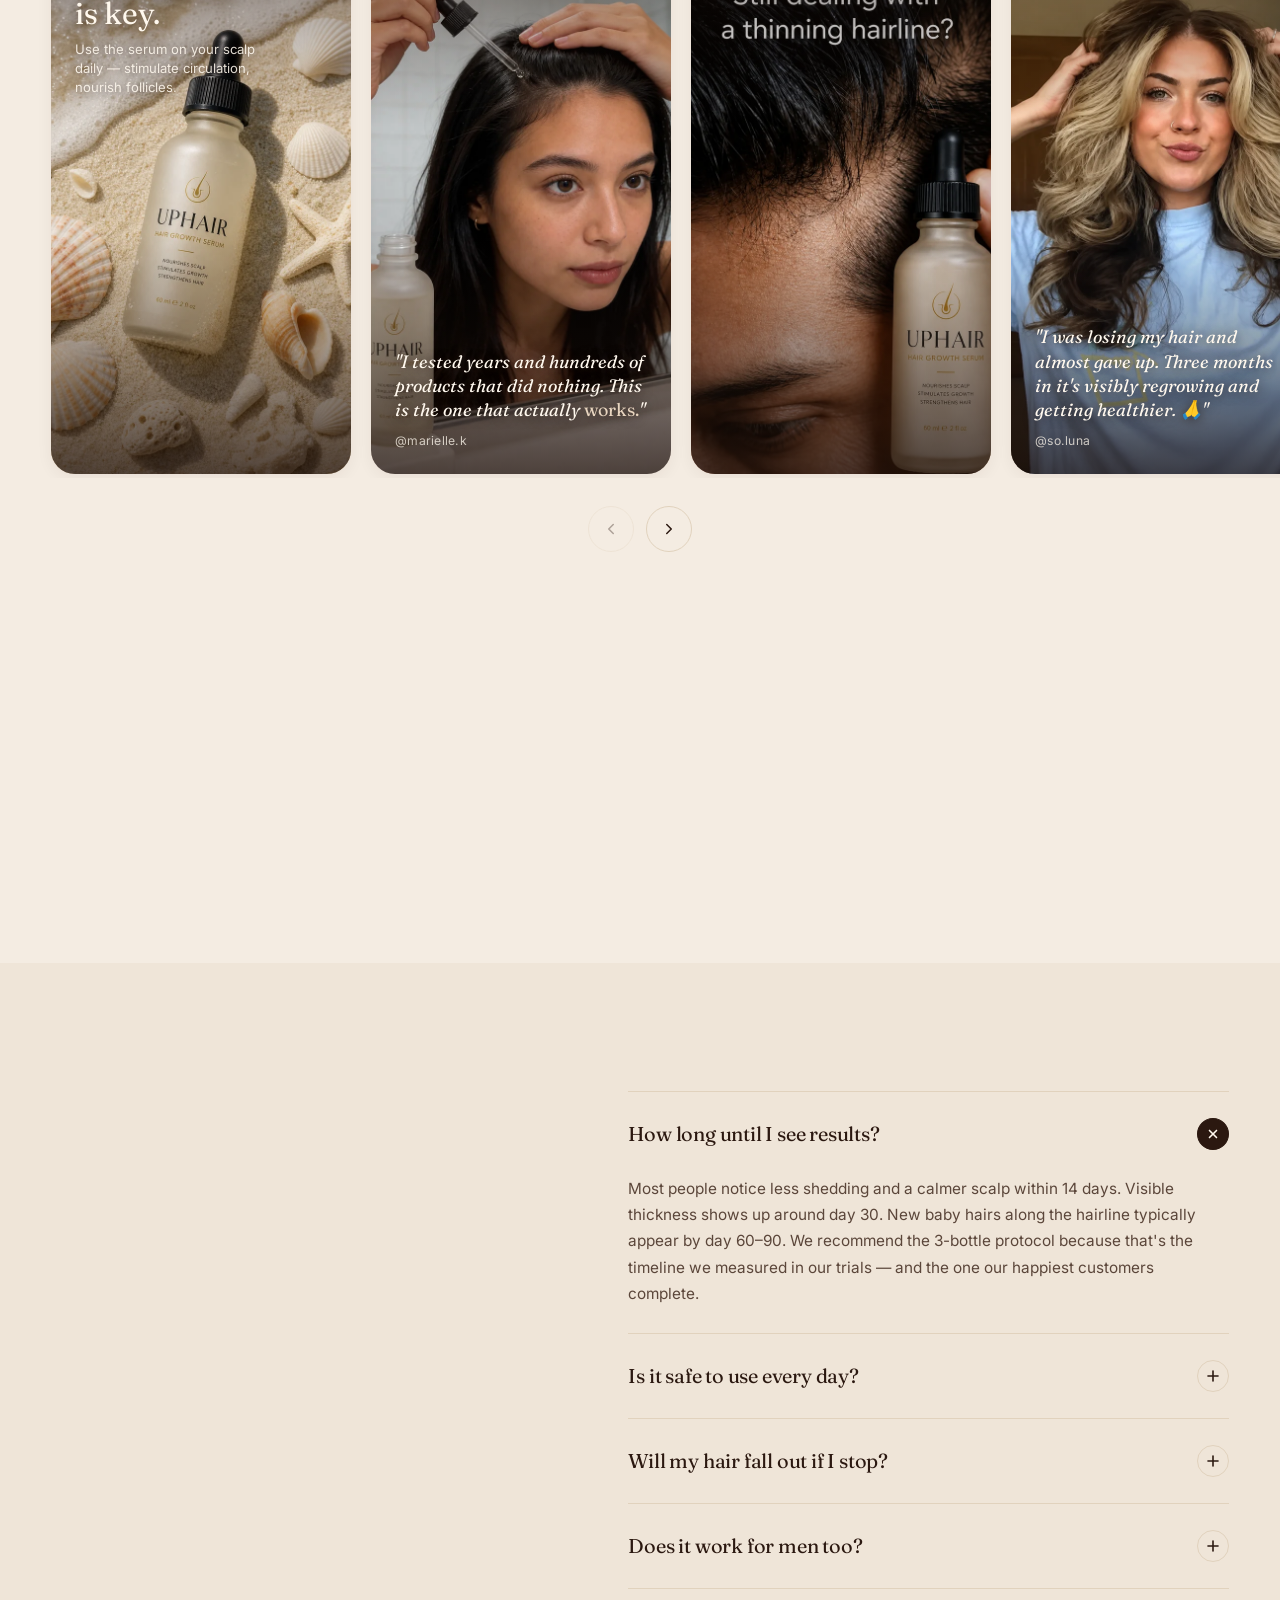
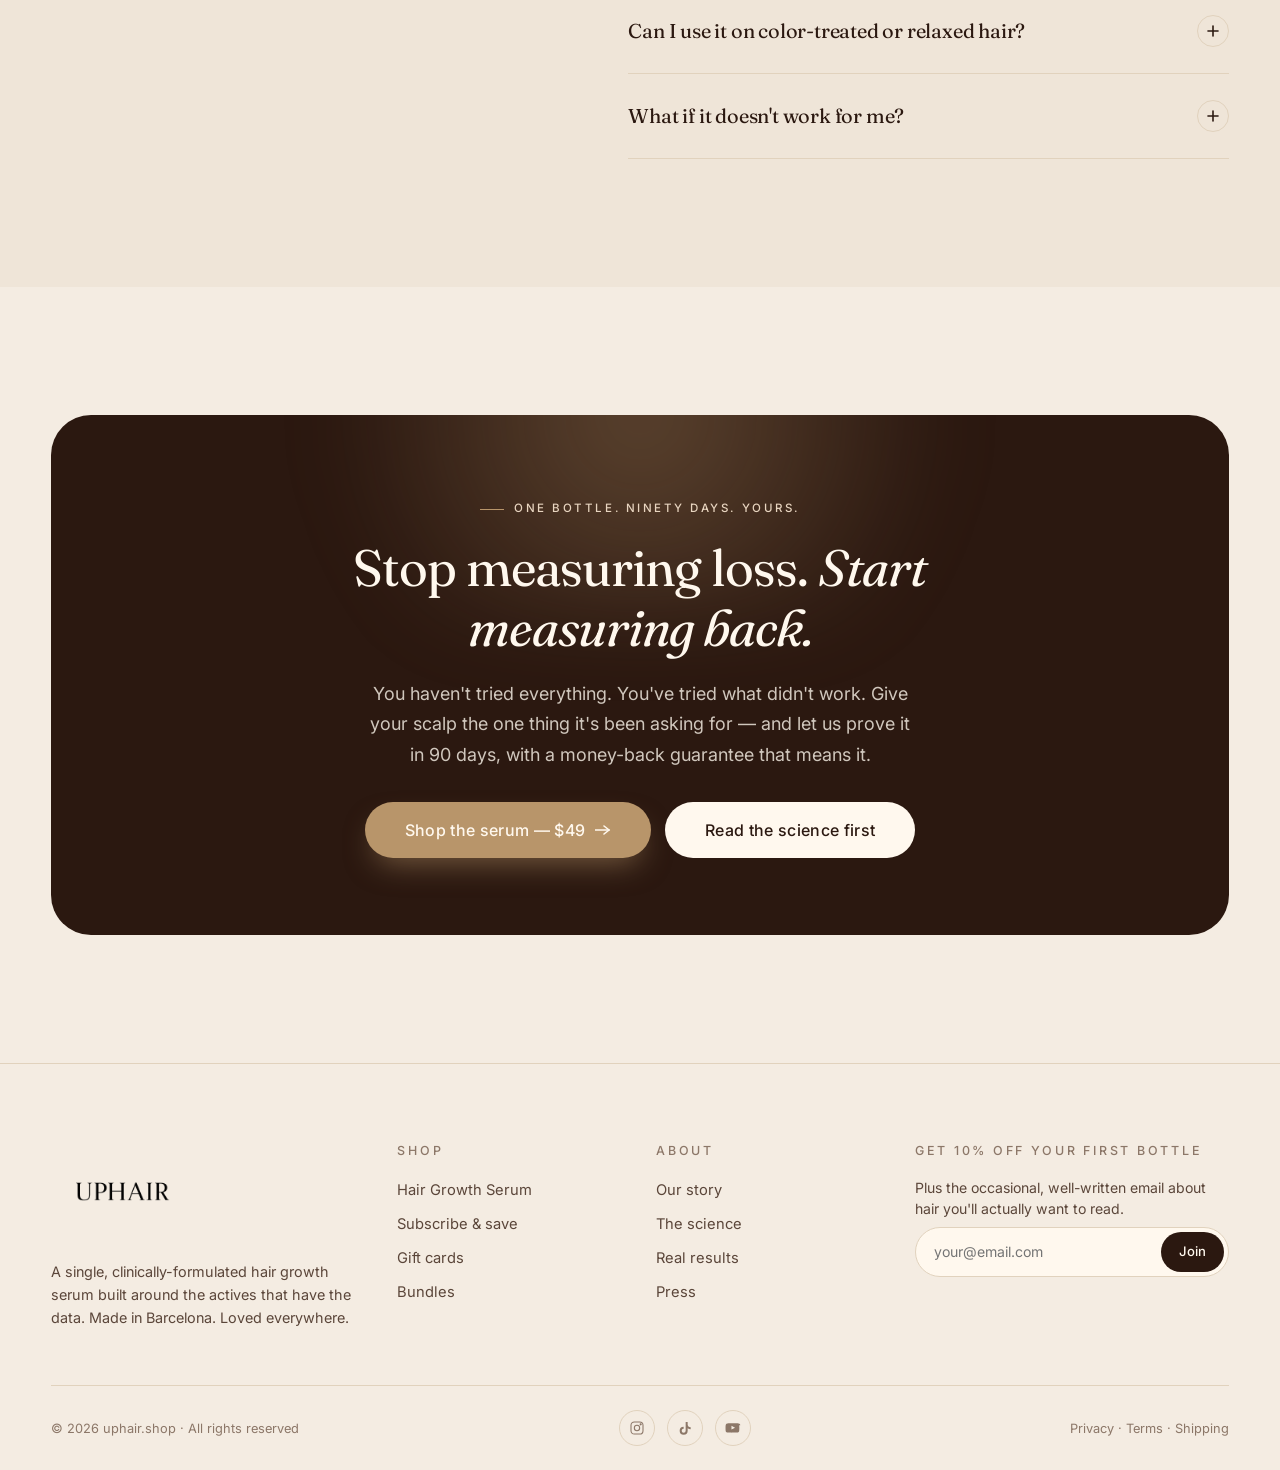
==== commit 819c81fa: "Update index.html убрал неправильные пути" ====
--- a/index.html
+++ b/index.html
@@ -722,7 +722,7 @@
       </div>
 
       <div class="ba__slider" data-reveal style="--ba-pos:50%">
-        <img class="ba__img ba__img--before" src="/assets/img/content_capped_resolution3.webp"
+        <img class="ba__img ba__img--before" src="assets/img/content_capped_resolution3.webp"
           alt="Before — thinning crown" loading="lazy">
         <img class="ba__img ba__img--after"
           src="https://images.unsplash.com/photo-1605497788044-5a32c7078486?w=1200&q=80&auto=format&fit=crop"
@@ -812,7 +812,7 @@
   <section class="section story" id="story">
     <div class="container story__inner">
       <div class="story__media" data-reveal="left">
-        <img src="/assets/img/content_capped_resolution.webp" alt="A close-up of the uphair laboratory" loading="lazy">
+        <img src="assets/img/content_capped_resolution.webp" alt="A close-up of the uphair laboratory" loading="lazy">
         <div class="story__media-tag">Formulated in Barcelona</div>
       </div>
       <div class="story__copy" data-reveal="right">
@@ -949,7 +949,7 @@
         <div class="ugc__carousel">
           <ul class="ugc__track" data-ugc-track>
             <li class="ugc-card ugc-card--text">
-              <img src="/assets/img/content_capped_resolution.webp" alt="" loading="lazy">
+              <img src="assets/img/content_capped_resolution.webp" alt="" loading="lazy">
               <div class="ugc-card__overlay ugc-card__overlay--top">
                 <h4 class="ugc-card__title">Consistency<br>is key.</h4>
                 <p class="ugc-card__sub">Use the serum on your scalp daily — stimulate circulation, nourish follicles.
@@ -958,7 +958,7 @@
             </li>
 
             <li class="ugc-card">
-              <img src="/assets/img/content_capped_resolution1.webp" alt="Customer holding the uphair serum"
+              <img src="assets/img/content_capped_resolution1.webp" alt="Customer holding the uphair serum"
                 loading="lazy">
               <div class="ugc-card__overlay ugc-card__overlay--bottom">
                 <p class="ugc-card__quote">"I tested years and hundreds of products that did nothing. This is the one
@@ -968,13 +968,13 @@
             </li>
 
             <li class="ugc-card">
-              <img src="/assets/img/content_capped_resolution2.webp" alt="Customer holding the uphair serum"
+              <img src="assets/img/content_capped_resolution2.webp" alt="Customer holding the uphair serum"
                 loading="lazy">
 
             </li>
 
             <li class="ugc-card ugc-card--video">
-              <img src="/assets/img/content_capped_resolution (2).webp" alt="Customer video testimonial" loading="lazy">
+              <img src="assets/img/content_capped_resolution (2).webp" alt="Customer video testimonial" loading="lazy">
 
               <div class="ugc-card__overlay ugc-card__overlay--bottom">
                 <p class="ugc-card__quote">"I was losing my hair and almost gave up. Three months in it's visibly
@@ -994,7 +994,7 @@
             </li>
 
             <li class="ugc-card ugc-card--video">
-              <img src="/assets/img/photo_2026-05-21_12-16-56.jpg" alt="Customer video testimonial" loading="lazy">
+              <img src="assets/img/photo_2026-05-21_12-16-56.jpg" alt="Customer video testimonial" loading="lazy">
               <button class="ugc-card__play" type="button" aria-label="Play story"><svg>
                   <use href="#i-play" />
                 </svg></button>
@@ -1015,7 +1015,7 @@
             </li>
 
             <li class="ugc-card ugc-card--text">
-              <img src="/assets/img/content_capped_resolution (1).webp" alt="" loading="lazy">
+              <img src="assets/img/content_capped_resolution (1).webp" alt="" loading="lazy">
               <div class="ugc-card__overlay ugc-card__overlay--center">
                 <h4 class="ugc-card__title">60 ml.<br>90 nights.<br>One ritual.</h4>
                 <p class="ugc-card__sub">The whole routine takes under a minute.</p>
@@ -1549,4 +1549,4 @@
 
 </body>
 
-</html>+</html>
